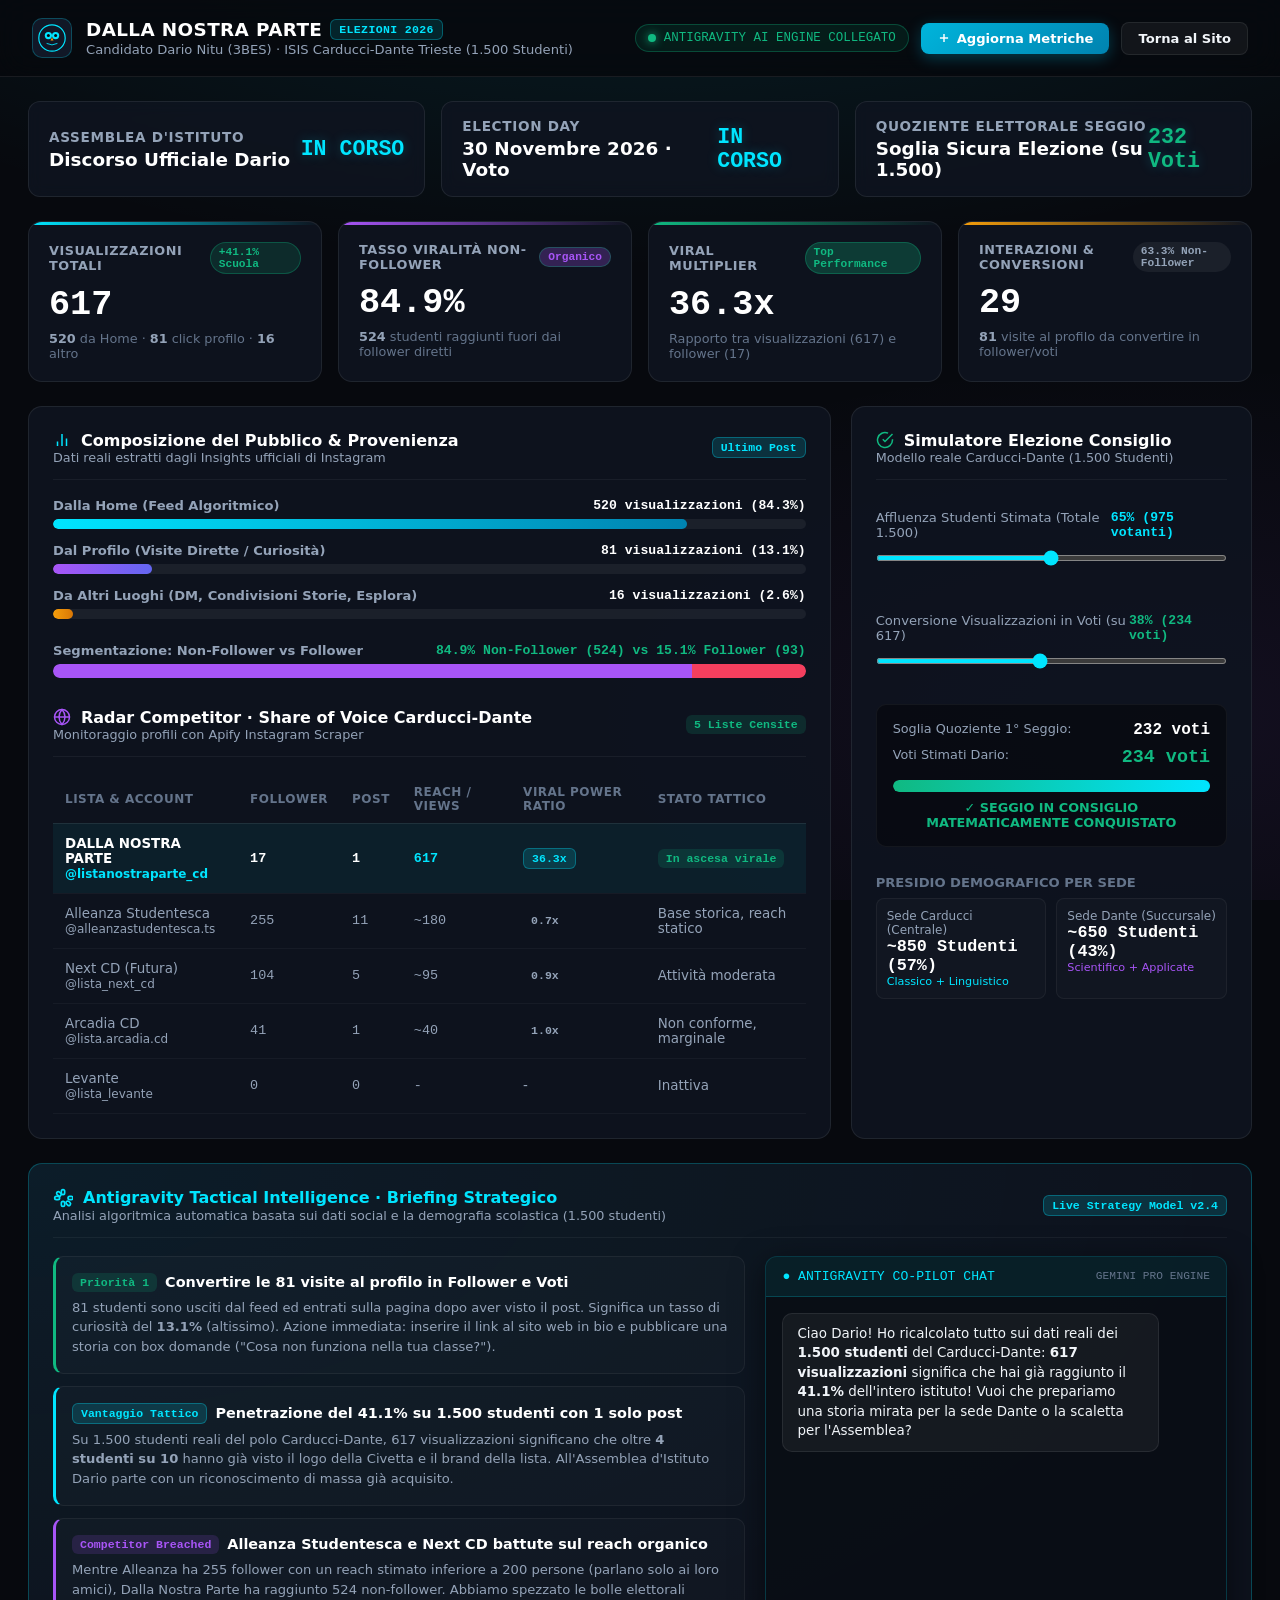
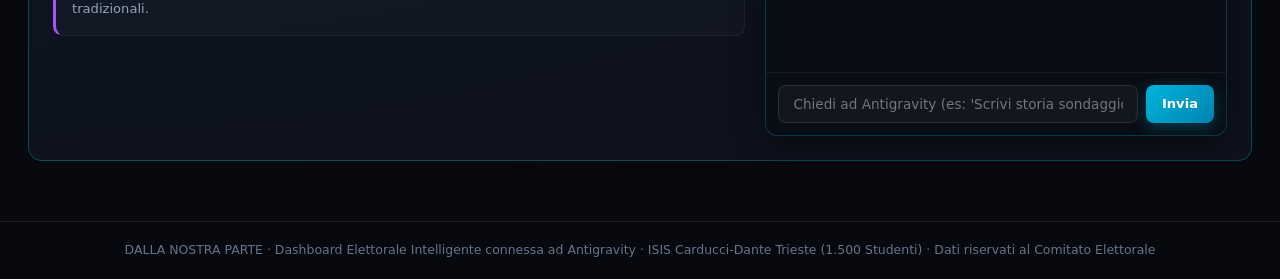
==== dashboard.html @ 5cb7809d "Aggiornamento 1500 studenti e dashboard" ====
<!DOCTYPE html>
<html lang="it">
<head>
  <meta charset="UTF-8">
  <meta name="viewport" content="width=device-width, initial-scale=1.0">
  <title>War Room & Statistiche · DALLA NOSTRA PARTE | Antigravity AI Engine</title>
  <link rel="icon" type="image/svg+xml" href="assets/img/logo.svg">
  <style>
    :root {
      --bg: #07090e;
      --card-bg: rgba(15, 20, 32, 0.85);
      --card-border: rgba(255, 255, 255, 0.08);
      --card-hover: rgba(255, 255, 255, 0.14);
      --text-main: #f1f5f9;
      --text-muted: #94a3b8;
      --text-dim: #64748b;
      --cyan: #00e5ff;
      --cyan-glow: rgba(0, 229, 255, 0.25);
      --emerald: #10b981;
      --emerald-glow: rgba(16, 185, 129, 0.25);
      --purple: #a855f7;
      --purple-glow: rgba(168, 85, 247, 0.25);
      --amber: #f59e0b;
      --amber-glow: rgba(245, 158, 11, 0.25);
      --rose: #f43f5e;
      --font-main: 'Montserrat', system-ui, -apple-system, sans-serif;
      --font-mono: 'JetBrains Mono', 'SF Mono', Consolas, monospace;
    }

    * { box-sizing: border-box; margin: 0; padding: 0; }
    body {
      background-color: var(--bg);
      color: var(--text-main);
      font-family: var(--font-main);
      min-height: 100vh;
      display: flex;
      flex-direction: column;
      background-image: 
        radial-gradient(ellipse 80% 50% at 50% -20%, rgba(0, 229, 255, 0.12), transparent),
        radial-gradient(ellipse 60% 40% at 90% 80%, rgba(168, 85, 247, 0.08), transparent);
      background-attachment: fixed;
    }

    /* Header */
    header {
      padding: 18px 32px;
      border-bottom: 1px solid var(--card-border);
      display: flex;
      justify-content: space-between;
      align-items: center;
      flex-wrap: wrap;
      gap: 16px;
      backdrop-filter: blur(16px);
      position: sticky;
      top: 0;
      z-index: 100;
      background: rgba(7, 9, 14, 0.85);
    }

    .brand-wrap {
      display: flex;
      align-items: center;
      gap: 14px;
    }
    .brand-logo {
      width: 40px;
      height: 40px;
      border-radius: 10px;
      background: #111827;
      border: 1px solid var(--cyan-glow);
      padding: 4px;
      display: flex;
      align-items: center;
      justify-content: center;
    }
    .brand-title {
      font-size: 1.15rem;
      font-weight: 800;
      letter-spacing: 0.02em;
      color: #ffffff;
      display: flex;
      align-items: center;
      gap: 8px;
    }
    .badge-sub {
      font-size: 0.72rem;
      font-family: var(--font-mono);
      background: rgba(0, 229, 255, 0.12);
      color: var(--cyan);
      padding: 3px 8px;
      border-radius: 6px;
      border: 1px solid rgba(0, 229, 255, 0.3);
      text-transform: uppercase;
      font-weight: 700;
    }
    .brand-subtitle {
      font-size: 0.82rem;
      color: var(--text-muted);
      margin-top: 2px;
    }

    .header-actions {
      display: flex;
      align-items: center;
      gap: 12px;
      flex-wrap: wrap;
    }

    .ai-indicator {
      display: flex;
      align-items: center;
      gap: 8px;
      font-size: 0.78rem;
      font-family: var(--font-mono);
      background: rgba(16, 185, 129, 0.1);
      color: var(--emerald);
      border: 1px solid rgba(16, 185, 129, 0.3);
      padding: 6px 12px;
      border-radius: 20px;
    }
    .ai-pulse {
      width: 8px;
      height: 8px;
      border-radius: 50%;
      background: var(--emerald);
      box-shadow: 0 0 10px var(--emerald);
      animation: pulse 2s infinite;
    }
    @keyframes pulse {
      0% { opacity: 1; transform: scale(1); }
      50% { opacity: 0.4; transform: scale(1.3); }
      100% { opacity: 1; transform: scale(1); }
    }

    .btn {
      font-family: var(--font-main);
      font-size: 0.82rem;
      font-weight: 600;
      padding: 8px 16px;
      border-radius: 8px;
      border: 1px solid var(--card-border);
      background: rgba(255, 255, 255, 0.05);
      color: var(--text-main);
      cursor: pointer;
      transition: all 0.2s ease;
      display: inline-flex;
      align-items: center;
      gap: 6px;
      text-decoration: none;
    }
    .btn:hover {
      background: rgba(255, 255, 255, 0.12);
      border-color: var(--text-muted);
    }
    .btn-primary {
      background: linear-gradient(135deg, #00b4db, #0083b0);
      color: white;
      border: none;
      box-shadow: 0 4px 15px rgba(0, 180, 219, 0.3);
    }
    .btn-primary:hover {
      transform: translateY(-1px);
      box-shadow: 0 6px 20px rgba(0, 180, 219, 0.5);
    }

    /* Container */
    .container {
      max-width: 1400px;
      width: 100%;
      margin: 0 auto;
      padding: 24px 28px 60px;
      display: flex;
      flex-direction: column;
      gap: 24px;
    }

    /* Countdown Strip */
    .countdown-strip {
      display: grid;
      grid-template-columns: repeat(auto-fit, minmax(280px, 1fr));
      gap: 16px;
    }
    .countdown-card {
      background: var(--card-bg);
      border: 1px solid var(--card-border);
      border-radius: 12px;
      padding: 16px 20px;
      display: flex;
      justify-content: space-between;
      align-items: center;
      backdrop-filter: blur(8px);
    }
    .countdown-info h4 {
      font-size: 0.85rem;
      color: var(--text-muted);
      text-transform: uppercase;
      letter-spacing: 0.05em;
      margin-bottom: 4px;
    }
    .countdown-info p {
      font-size: 1.15rem;
      font-weight: 700;
      color: #fff;
    }
    .countdown-timer {
      font-family: var(--font-mono);
      font-size: 1.35rem;
      font-weight: 800;
      color: var(--cyan);
      text-shadow: 0 0 12px var(--cyan-glow);
    }

    /* KPI Highlights Grid */
    .kpi-grid {
      display: grid;
      grid-template-columns: repeat(auto-fit, minmax(240px, 1fr));
      gap: 16px;
    }
    .kpi-card {
      background: var(--card-bg);
      border: 1px solid var(--card-border);
      border-radius: 14px;
      padding: 20px;
      position: relative;
      overflow: hidden;
      transition: all 0.25s ease;
    }
    .kpi-card:hover {
      border-color: var(--card-hover);
      transform: translateY(-2px);
    }
    .kpi-card::before {
      content: "";
      position: absolute;
      top: 0;
      left: 0;
      right: 0;
      height: 3px;
      background: linear-gradient(90deg, var(--card-accent, var(--cyan)), transparent);
    }
    .kpi-header {
      display: flex;
      justify-content: space-between;
      align-items: center;
      margin-bottom: 12px;
    }
    .kpi-label {
      font-size: 0.8rem;
      font-weight: 600;
      color: var(--text-muted);
      text-transform: uppercase;
      letter-spacing: 0.04em;
    }
    .kpi-badge {
      font-size: 0.7rem;
      font-family: var(--font-mono);
      padding: 3px 8px;
      border-radius: 20px;
      font-weight: 700;
      background: rgba(255, 255, 255, 0.06);
      color: var(--text-muted);
    }
    .kpi-badge.highlight {
      background: rgba(16, 185, 129, 0.15);
      color: var(--emerald);
      border: 1px solid rgba(16, 185, 129, 0.3);
    }
    .kpi-value {
      font-size: 2.2rem;
      font-weight: 800;
      font-family: var(--font-mono);
      color: #fff;
      line-height: 1.1;
      margin-bottom: 6px;
    }
    .kpi-sub {
      font-size: 0.8rem;
      color: var(--text-dim);
    }
    .kpi-sub strong {
      color: var(--text-muted);
    }

    /* Main Analytics Section */
    .analytics-grid {
      display: grid;
      grid-template-columns: 2fr 1fr;
      gap: 20px;
    }
    @media (max-width: 1024px) {
      .analytics-grid { grid-template-columns: 1fr; }
    }

    .panel {
      background: var(--card-bg);
      border: 1px solid var(--card-border);
      border-radius: 14px;
      padding: 24px;
      display: flex;
      flex-direction: column;
      gap: 18px;
    }
    .panel-header {
      display: flex;
      justify-content: space-between;
      align-items: center;
      border-bottom: 1px solid rgba(255, 255, 255, 0.05);
      padding-bottom: 14px;
    }
    .panel-title {
      font-size: 1rem;
      font-weight: 700;
      color: #fff;
      display: flex;
      align-items: center;
      gap: 10px;
    }
    .panel-subtitle {
      font-size: 0.8rem;
      color: var(--text-muted);
    }

    /* Breakdown Visuals */
    .breakdown-bars {
      display: flex;
      flex-direction: column;
      gap: 14px;
    }
    .bar-item {
      display: flex;
      flex-direction: column;
      gap: 6px;
    }
    .bar-label-wrap {
      display: flex;
      justify-content: space-between;
      font-size: 0.82rem;
    }
    .bar-name {
      color: var(--text-muted);
      font-weight: 600;
    }
    .bar-value {
      font-family: var(--font-mono);
      font-weight: 700;
      color: #fff;
    }
    .bar-track {
      height: 10px;
      background: rgba(255, 255, 255, 0.06);
      border-radius: 10px;
      overflow: hidden;
      position: relative;
    }
    .bar-fill {
      height: 100%;
      border-radius: 10px;
      transition: width 1s ease-in-out;
    }

    /* Competitor Comparison Table */
    .table-wrap {
      overflow-x: auto;
    }
    table.comp-table {
      width: 100%;
      border-collapse: collapse;
      font-size: 0.84rem;
    }
    table.comp-table th {
      text-align: left;
      padding: 10px 12px;
      color: var(--text-dim);
      font-size: 0.75rem;
      text-transform: uppercase;
      font-weight: 700;
      letter-spacing: 0.04em;
      border-bottom: 1px solid rgba(255, 255, 255, 0.08);
    }
    table.comp-table td {
      padding: 12px;
      border-bottom: 1px solid rgba(255, 255, 254, 0.04);
      color: var(--text-muted);
    }
    table.comp-table tr.highlight-row {
      background: rgba(0, 229, 255, 0.06);
    }
    table.comp-table tr.highlight-row td {
      color: #fff;
      font-weight: 600;
    }
    .pill {
      display: inline-block;
      padding: 3px 8px;
      border-radius: 6px;
      font-size: 0.72rem;
      font-family: var(--font-mono);
      font-weight: 700;
    }
    .pill-cyan { background: rgba(0, 229, 255, 0.15); color: var(--cyan); border: 1px solid rgba(0, 229, 255, 0.3); }
    .pill-green { background: rgba(16, 185, 129, 0.15); color: var(--emerald); }
    .pill-purple { background: rgba(168, 85, 247, 0.15); color: var(--purple); }

    /* Antigravity AI Command Hub */
    .ai-hub-grid {
      display: grid;
      grid-template-columns: 1.5fr 1fr;
      gap: 20px;
    }
    @media (max-width: 1024px) {
      .ai-hub-grid { grid-template-columns: 1fr; }
    }

    .ai-card-item {
      background: rgba(255, 255, 255, 0.02);
      border: 1px solid rgba(255, 255, 255, 0.06);
      border-radius: 10px;
      padding: 16px;
      margin-bottom: 12px;
    }
    .ai-card-title {
      font-size: 0.9rem;
      font-weight: 700;
      color: #fff;
      display: flex;
      align-items: center;
      gap: 8px;
      margin-bottom: 6px;
    }
    .ai-card-desc {
      font-size: 0.82rem;
      color: var(--text-muted);
      line-height: 1.5;
    }

    /* Terminal Chat Co-Pilot */
    .copilot-box {
      display: flex;
      flex-direction: column;
      height: 480px;
      background: rgba(10, 14, 22, 0.95);
      border: 1px solid rgba(0, 229, 255, 0.2);
      border-radius: 12px;
      overflow: hidden;
      box-shadow: 0 8px 32px rgba(0, 0, 0, 0.5);
    }
    .copilot-header {
      padding: 12px 16px;
      background: rgba(0, 229, 255, 0.08);
      border-bottom: 1px solid rgba(0, 229, 255, 0.2);
      display: flex;
      justify-content: space-between;
      align-items: center;
      font-size: 0.82rem;
      font-family: var(--font-mono);
      color: var(--cyan);
    }
    .copilot-messages {
      flex: 1;
      padding: 16px;
      overflow-y: auto;
      display: flex;
      flex-direction: column;
      gap: 12px;
      font-size: 0.84rem;
    }
    .msg {
      max-width: 88%;
      padding: 10px 14px;
      border-radius: 10px;
      line-height: 1.45;
    }
    .msg-ai {
      align-self: flex-start;
      background: rgba(255, 255, 255, 0.05);
      border: 1px solid rgba(255, 255, 255, 0.08);
      color: var(--text-main);
    }
    .msg-user {
      align-self: flex-end;
      background: rgba(0, 229, 255, 0.15);
      border: 1px solid rgba(0, 229, 255, 0.3);
      color: #fff;
    }
    .copilot-input-wrap {
      padding: 12px;
      border-top: 1px solid rgba(255, 255, 255, 0.06);
      display: flex;
      gap: 8px;
    }
    .copilot-input {
      flex: 1;
      background: rgba(255, 255, 255, 0.04);
      border: 1px solid rgba(255, 255, 255, 0.1);
      border-radius: 8px;
      padding: 10px 14px;
      color: #fff;
      font-family: var(--font-main);
      font-size: 0.85rem;
      outline: none;
    }
    .copilot-input:focus {
      border-color: var(--cyan);
    }

    /* Simulator Controls */
    .slider-wrap {
      margin: 12px 0 18px;
    }
    .slider-label {
      display: flex;
      justify-content: space-between;
      font-size: 0.82rem;
      color: var(--text-muted);
      margin-bottom: 6px;
    }
    input[type=range] {
      width: 100%;
      accent-color: var(--cyan);
      height: 6px;
      background: rgba(255, 255, 255, 0.1);
      border-radius: 6px;
      outline: none;
    }

    /* Modal */
    .modal-overlay {
      display: none;
      position: fixed;
      top: 0; left: 0; right: 0; bottom: 0;
      background: rgba(0, 0, 0, 0.8);
      backdrop-filter: blur(8px);
      z-index: 1000;
      align-items: center;
      justify-content: center;
      padding: 20px;
    }
    .modal {
      background: #0f1623;
      border: 1px solid rgba(0, 229, 255, 0.3);
      border-radius: 16px;
      width: 100%;
      max-width: 520px;
      padding: 24px;
      display: flex;
      flex-direction: column;
      gap: 16px;
      box-shadow: 0 20px 50px rgba(0, 0, 0, 0.8);
    }
    .modal-title {
      font-size: 1.1rem;
      font-weight: 700;
      color: #fff;
    }
    .form-group {
      display: flex;
      flex-direction: column;
      gap: 6px;
    }
    .form-group label {
      font-size: 0.8rem;
      color: var(--text-muted);
      text-transform: uppercase;
      font-weight: 600;
    }
    .form-input {
      background: rgba(255, 255, 255, 0.05);
      border: 1px solid rgba(255, 255, 255, 0.12);
      border-radius: 8px;
      padding: 10px 14px;
      color: #fff;
      font-family: var(--font-mono);
      font-size: 0.95rem;
    }
    .form-input:focus {
      outline: none;
      border-color: var(--cyan);
    }

    footer {
      margin-top: auto;
      border-top: 1px solid var(--card-border);
      padding: 20px 32px;
      text-align: center;
      font-size: 0.78rem;
      color: var(--text-dim);
    }
  </style>
</head>
<body>

  <!-- Header -->
  <header>
    <div class="brand-wrap">
      <div class="brand-logo">
        <svg viewBox="0 0 100 100" width="32" height="32" fill="none">
          <circle cx="50" cy="50" r="44" stroke="#00E5FF" stroke-width="4"/>
          <!-- Owl silhouette -->
          <circle cx="38" cy="42" r="12" fill="#00E5FF"/>
          <circle cx="62" cy="42" r="12" fill="#00E5FF"/>
          <circle cx="38" cy="42" r="5" fill="#07090E"/>
          <circle cx="62" cy="42" r="5" fill="#07090E"/>
          <polygon points="50,48 45,58 55,58" fill="#F59E0B"/>
          <path d="M 32 68 Q 50 78 68 68" stroke="#00E5FF" stroke-width="3" fill="none"/>
        </svg>
      </div>
      <div>
        <div class="brand-title">
          DALLA NOSTRA PARTE
          <span class="badge-sub">Elezioni 2026</span>
        </div>
        <div class="brand-subtitle">Candidato Dario Nitu (3BES) · ISIS Carducci-Dante Trieste (1.500 Studenti)</div>
      </div>
    </div>

    <div class="header-actions">
      <div class="ai-indicator">
        <span class="ai-pulse"></span>
        ANTIGRAVITY AI ENGINE COLLEGATO
      </div>
      <button class="btn btn-primary" onclick="openModal()">
        <svg width="14" height="14" viewBox="0 0 24 24" fill="none" stroke="currentColor" stroke-width="2.5"><line x1="12" y1="5" x2="12" y2="19"></line><line x1="5" y1="12" x2="19" y2="12"></line></svg>
        Aggiorna Metriche
      </button>
      <a href="index.html" class="btn">
        Torna al Sito
      </a>
    </div>
  </header>

  <!-- Container -->
  <div class="container">

    <!-- Countdown Strip -->
    <div class="countdown-strip">
      <div class="countdown-card">
        <div class="countdown-info">
          <h4>Assemblea d'Istituto</h4>
          <p>Discorso Ufficiale Dario</p>
        </div>
        <div class="countdown-timer" id="timer-assembly">--:--:--</div>
      </div>
      <div class="countdown-card">
        <div class="countdown-info">
          <h4>Election Day</h4>
          <p>30 Novembre 2026 · Voto</p>
        </div>
        <div class="countdown-timer" id="timer-election">--:--:--</div>
      </div>
      <div class="countdown-card">
        <div class="countdown-info">
          <h4>Quoziente Elettorale Seggio</h4>
          <p>Soglia Sicura Elezione (su 1.500)</p>
        </div>
        <div class="countdown-timer" style="color: var(--emerald);" id="kpi-target-votes">230 Voti</div>
      </div>
    </div>

    <!-- KPI Grid -->
    <div class="kpi-grid">
      <div class="kpi-card" style="--card-accent: var(--cyan);">
        <div class="kpi-header">
          <span class="kpi-label">Visualizzazioni Totali</span>
          <span class="kpi-badge highlight" id="badge-saturation">+41.1% Scuola</span>
        </div>
        <div class="kpi-value" id="val-views">617</div>
        <div class="kpi-sub">
          <strong>520</strong> da Home · <strong>81</strong> click profilo · <strong>16</strong> altro
        </div>
      </div>

      <div class="kpi-card" style="--card-accent: var(--purple);">
        <div class="kpi-header">
          <span class="kpi-label">Tasso Viralità Non-Follower</span>
          <span class="kpi-badge highlight" style="color: var(--purple); background: var(--purple-glow);">Organico</span>
        </div>
        <div class="kpi-value" id="val-nonfollower">84.9%</div>
        <div class="kpi-sub">
          <strong>524</strong> studenti raggiunti fuori dai follower diretti
        </div>
      </div>

      <div class="kpi-card" style="--card-accent: var(--emerald);">
        <div class="kpi-header">
          <span class="kpi-label">Viral Multiplier</span>
          <span class="kpi-badge highlight" style="color: var(--emerald); background: var(--emerald-glow);">Top Performance</span>
        </div>
        <div class="kpi-value" id="val-multiplier">36.3x</div>
        <div class="kpi-sub">
          Rapporto tra visualizzazioni (617) e follower (17)
        </div>
      </div>

      <div class="kpi-card" style="--card-accent: var(--amber);">
        <div class="kpi-header">
          <span class="kpi-label">Interazioni & Conversioni</span>
          <span class="kpi-badge">63.3% Non-Follower</span>
        </div>
        <div class="kpi-value" id="val-interactions">29</div>
        <div class="kpi-sub">
          <strong>81</strong> visite al profilo da convertire in follower/voti
        </div>
      </div>
    </div>

    <!-- Main Analytics Section -->
    <div class="analytics-grid">
      
      <!-- Left: Audience Breakdown & Competitors -->
      <div class="panel">
        <div class="panel-header">
          <div>
            <div class="panel-title">
              <svg width="18" height="18" viewBox="0 0 24 24" fill="none" stroke="var(--cyan)" stroke-width="2"><path d="M18 20V10"></path><path d="M12 20V4"></path><path d="M6 20v-6"></path></svg>
              Composizione del Pubblico & Provenienza
            </div>
            <div class="panel-subtitle">Dati reali estratti dagli Insights ufficiali di Instagram</div>
          </div>
          <span class="pill pill-cyan">Ultimo Post</span>
        </div>

        <div class="breakdown-bars">
          <div class="bar-item">
            <div class="bar-label-wrap">
              <span class="bar-name">Dalla Home (Feed Algoritmico)</span>
              <span class="bar-value">520 visualizzazioni (84.3%)</span>
            </div>
            <div class="bar-track">
              <div class="bar-fill" style="width: 84.3%; background: linear-gradient(90deg, #00e5ff, #0083b0);"></div>
            </div>
          </div>

          <div class="bar-item">
            <div class="bar-label-wrap">
              <span class="bar-name">Dal Profilo (Visite Dirette / Curiosità)</span>
              <span class="bar-value">81 visualizzazioni (13.1%)</span>
            </div>
            <div class="bar-track">
              <div class="bar-fill" style="width: 13.1%; background: linear-gradient(90deg, #a855f7, #6366f1);"></div>
            </div>
          </div>

          <div class="bar-item">
            <div class="bar-label-wrap">
              <span class="bar-name">Da Altri Luoghi (DM, Condivisioni Storie, Esplora)</span>
              <span class="bar-value">16 visualizzazioni (2.6%)</span>
            </div>
            <div class="bar-track">
              <div class="bar-fill" style="width: 2.6%; background: linear-gradient(90deg, #f59e0b, #d97706);"></div>
            </div>
          </div>

          <div class="bar-item" style="margin-top: 10px;">
            <div class="bar-label-wrap">
              <span class="bar-name">Segmentazione: Non-Follower vs Follower</span>
              <span class="bar-value" style="color: var(--emerald);">84.9% Non-Follower (524) vs 15.1% Follower (93)</span>
            </div>
            <div class="bar-track" style="height: 14px; display: flex;">
              <div style="width: 84.9%; background: var(--purple); height: 100%; border-radius: 6px 0 0 6px;" title="Non Follower 84.9%"></div>
              <div style="width: 15.1%; background: var(--rose); height: 100%; border-radius: 0 6px 6px 0;" title="Follower 15.1%"></div>
            </div>
          </div>
        </div>

        <div class="panel-header" style="margin-top: 12px;">
          <div>
            <div class="panel-title">
              <svg width="18" height="18" viewBox="0 0 24 24" fill="none" stroke="var(--purple)" stroke-width="2"><circle cx="12" cy="12" r="10"></circle><line x1="2" y1="12" x2="22" y2="12"></line><path d="M12 2a15.3 15.3 0 0 1 4 10 15.3 15.3 0 0 1-4 10 15.3 15.3 0 0 1-4-10 15.3 15.3 0 0 1 4-10z"></path></svg>
              Radar Competitor · Share of Voice Carducci-Dante
            </div>
            <div class="panel-subtitle">Monitoraggio profili con Apify Instagram Scraper</div>
          </div>
          <span class="pill pill-green">5 Liste Censite</span>
        </div>

        <div class="table-wrap">
          <table class="comp-table">
            <thead>
              <tr>
                <th>Lista & Account</th>
                <th>Follower</th>
                <th>Post</th>
                <th>Reach / Views</th>
                <th>Viral Power Ratio</th>
                <th>Stato Tattico</th>
              </tr>
            </thead>
            <tbody id="competitor-table-body">
              <tr class="highlight-row">
                <td>
                  <strong>DALLA NOSTRA PARTE</strong><br>
                  <span style="font-size:0.75rem; color:var(--cyan);">@listanostraparte_cd</span>
                </td>
                <td style="font-family:var(--font-mono);">17</td>
                <td style="font-family:var(--font-mono);">1</td>
                <td style="font-family:var(--font-mono); color:var(--cyan); font-weight:700;">617</td>
                <td><span class="pill pill-cyan">36.3x</span></td>
                <td><span class="pill pill-green">In ascesa virale</span></td>
              </tr>
              <tr>
                <td>
                  Alleanza Studentesca<br>
                  <span style="font-size:0.75rem;">@alleanzastudentesca.ts</span>
                </td>
                <td style="font-family:var(--font-mono);">255</td>
                <td style="font-family:var(--font-mono);">11</td>
                <td style="font-family:var(--font-mono);">~180</td>
                <td><span class="pill">0.7x</span></td>
                <td>Base storica, reach statico</td>
              </tr>
              <tr>
                <td>
                  Next CD (Futura)<br>
                  <span style="font-size:0.75rem;">@lista_next_cd</span>
                </td>
                <td style="font-family:var(--font-mono);">104</td>
                <td style="font-family:var(--font-mono);">5</td>
                <td style="font-family:var(--font-mono);">~95</td>
                <td><span class="pill">0.9x</span></td>
                <td>Attività moderata</td>
              </tr>
              <tr>
                <td>
                  Arcadia CD<br>
                  <span style="font-size:0.75rem;">@lista.arcadia.cd</span>
                </td>
                <td style="font-family:var(--font-mono);">41</td>
                <td style="font-family:var(--font-mono);">1</td>
                <td style="font-family:var(--font-mono);">~40</td>
                <td><span class="pill">1.0x</span></td>
                <td>Non conforme, marginale</td>
              </tr>
              <tr>
                <td>
                  Levante<br>
                  <span style="font-size:0.75rem;">@lista_levante</span>
                </td>
                <td style="font-family:var(--font-mono);">0</td>
                <td style="font-family:var(--font-mono);">0</td>
                <td style="font-family:var(--font-mono);">-</td>
                <td>-</td>
                <td>Inattiva</td>
              </tr>
            </tbody>
          </table>
        </div>

      </div>

      <!-- Right: Electoral Simulator & Carducci vs Dante Model -->
      <div class="panel">
        <div class="panel-header">
          <div>
            <div class="panel-title">
              <svg width="18" height="18" viewBox="0 0 24 24" fill="none" stroke="var(--emerald)" stroke-width="2"><path d="M22 11.08V12a10 10 0 1 1-5.93-9.14"></path><polyline points="22 4 12 14.01 9 11.01"></polyline></svg>
              Simulatore Elezione Consiglio
            </div>
            <div class="panel-subtitle">Modello reale Carducci-Dante (1.500 Studenti)</div>
          </div>
        </div>

        <div class="slider-wrap">
          <div class="slider-label">
            <span>Affluenza Studenti Stimata (Totale 1.500)</span>
            <strong id="sim-affluenza-val" style="color:var(--cyan); font-family:var(--font-mono);">65% (975 votanti)</strong>
          </div>
          <input type="range" id="sim-affluenza" min="40" max="90" value="65" oninput="updateSimulator()">
        </div>

        <div class="slider-wrap">
          <div class="slider-label">
            <span>Conversione Visualizzazioni in Voti (su 617)</span>
            <strong id="sim-conv-val" style="color:var(--emerald); font-family:var(--font-mono);">38% (234 voti)</strong>
          </div>
          <input type="range" id="sim-conv" min="10" max="70" value="38" oninput="updateSimulator()">
        </div>

        <div style="background: rgba(0, 0, 0, 0.4); border-radius: 10px; padding: 16px; border: 1px solid rgba(255, 255, 255, 0.05);">
          <div style="display:flex; justify-content:space-between; margin-bottom:8px;">
            <span style="font-size:0.8rem; color:var(--text-muted);">Soglia Quoziente 1° Seggio:</span>
            <span style="font-family:var(--font-mono); font-weight:700; color:#fff;" id="sim-threshold">230 voti</span>
          </div>
          <div style="display:flex; justify-content:space-between; margin-bottom:12px;">
            <span style="font-size:0.8rem; color:var(--text-muted);">Voti Stimati Dario:</span>
            <span style="font-family:var(--font-mono); font-weight:800; font-size:1.15rem; color:var(--emerald);" id="sim-voti-dario">234 voti</span>
          </div>
          
          <div class="bar-track" style="height: 12px; margin-bottom: 8px;">
            <div id="sim-progress-bar" class="bar-fill" style="width: 102%; background: linear-gradient(90deg, #10b981, #00e5ff);"></div>
          </div>
          <div id="sim-result-badge" style="text-align:center; font-size:0.8rem; font-weight:700; color:var(--emerald);">
            ✓ SEGGIO IN CONSIGLIO MATEMATICAMENTE CONQUISTATO
          </div>
        </div>

        <div style="margin-top: 10px;">
          <h4 style="font-size: 0.82rem; color: var(--text-dim); text-transform: uppercase; margin-bottom: 8px;">Presidio Demografico per Sede</h4>
          <div style="display:grid; grid-template-columns: 1fr 1fr; gap: 10px;">
            <div style="background:rgba(255,255,255,0.02); padding:10px; border-radius:8px; border:1px solid rgba(255,255,255,0.05);">
              <div style="font-size:0.75rem; color:var(--text-muted);">Sede Carducci (Centrale)</div>
              <div style="font-family:var(--font-mono); font-weight:700; color:#fff; font-size:1.05rem;">~850 Studenti (57%)</div>
              <div style="font-size:0.7rem; color:var(--cyan);">Classico + Linguistico</div>
            </div>
            <div style="background:rgba(255,255,255,0.02); padding:10px; border-radius:8px; border:1px solid rgba(255,255,255,0.05);">
              <div style="font-size:0.75rem; color:var(--text-muted);">Sede Dante (Succursale)</div>
              <div style="font-family:var(--font-mono); font-weight:700; color:#fff; font-size:1.05rem;">~650 Studenti (43%)</div>
              <div style="font-size:0.7rem; color:var(--purple);">Scientifico + Applicate</div>
            </div>
          </div>
        </div>

      </div>

    </div>

    <!-- Antigravity AI Command Hub -->
    <div class="panel" style="border-color: rgba(0, 229, 255, 0.25); background: radial-gradient(ellipse at top left, rgba(0, 229, 255, 0.05), transparent 70%), var(--card-bg);">
      <div class="panel-header">
        <div>
          <div class="panel-title" style="color: var(--cyan);">
            <svg width="20" height="20" viewBox="0 0 24 24" fill="none" stroke="currentColor" stroke-width="2"><path d="M12 2a2 2 0 0 1 2 2v2a2 2 0 0 1-2 2 2 2 0 0 1-2-2V4a2 2 0 0 1 2-2z"></path><path d="M12 16a2 2 0 0 1 2 2v2a2 2 0 0 1-2 2 2 2 0 0 1-2-2v-2a2 2 0 0 1 2-2z"></path><path d="M4.93 4.93a2 2 0 0 1 2.83 0l1.41 1.41a2 2 0 0 1-2.83 2.83L4.93 7.76a2 2 0 0 1 0-2.83z"></path><path d="M16.24 16.24a2 2 0 0 1 2.83 0l1.41 1.41a2 2 0 0 1-2.83 2.83l-1.41-1.41a2 2 0 0 1 0-2.83z"></path><path d="M2 12a2 2 0 0 1 2-2h2a2 2 0 0 1 0 4H4a2 2 0 0 1-2-2z"></path><path d="M18 12a2 2 0 0 1 2-2h2a2 2 0 0 1 0 4h-2a2 2 0 0 1-2-2z"></path></svg>
            Antigravity Tactical Intelligence · Briefing Strategico
          </div>
          <div class="panel-subtitle">Analisi algoritmica automatica basata sui dati social e la demografia scolastica (1.500 studenti)</div>
        </div>
        <span class="pill pill-cyan">Live Strategy Model v2.4</span>
      </div>

      <div class="ai-hub-grid">
        
        <!-- Left: Strategic Insights -->
        <div>
          <div class="ai-card-item" style="border-left: 3px solid var(--emerald);">
            <div class="ai-card-title">
              <span class="pill pill-green">Priorità 1</span>
              Convertire le 81 visite al profilo in Follower e Voti
            </div>
            <div class="ai-card-desc">
              81 studenti sono usciti dal feed ed entrati sulla pagina dopo aver visto il post. Significa un tasso di curiosità del <strong>13.1%</strong> (altissimo). Azione immediata: inserire il link al sito web in bio e pubblicare una storia con box domande ("Cosa non funziona nella tua classe?").
            </div>
          </div>

          <div class="ai-card-item" style="border-left: 3px solid var(--cyan);">
            <div class="ai-card-title">
              <span class="pill pill-cyan">Vantaggio Tattico</span>
              Penetrazione del 41.1% su 1.500 studenti con 1 solo post
            </div>
            <div class="ai-card-desc">
              Su 1.500 studenti reali del polo Carducci-Dante, 617 visualizzazioni significano che oltre <strong>4 studenti su 10</strong> hanno già visto il logo della Civetta e il brand della lista. All'Assemblea d'Istituto Dario parte con un riconoscimento di massa già acquisito.
            </div>
          </div>

          <div class="ai-card-item" style="border-left: 3px solid var(--purple);">
            <div class="ai-card-title">
              <span class="pill pill-purple">Competitor Breached</span>
              Alleanza Studentesca e Next CD battute sul reach organico
            </div>
            <div class="ai-card-desc">
              Mentre Alleanza ha 255 follower con un reach stimato inferiore a 200 persone (parlano solo ai loro amici), Dalla Nostra Parte ha raggiunto 524 non-follower. Abbiamo spezzato le bolle elettorali tradizionali.
            </div>
          </div>
        </div>

        <!-- Right: AI Co-Pilot Terminal -->
        <div class="copilot-box">
          <div class="copilot-header">
            <span>● ANTIGRAVITY CO-PILOT CHAT</span>
            <span style="font-size:0.7rem; color:var(--text-dim);">GEMINI PRO ENGINE</span>
          </div>
          <div class="copilot-messages" id="chat-messages">
            <div class="msg msg-ai">
              Ciao Dario! Ho ricalcolato tutto sui dati reali dei <strong>1.500 studenti</strong> del Carducci-Dante: <strong>617 visualizzazioni</strong> significa che hai già raggiunto il <strong>41.1%</strong> dell'intero istituto! Vuoi che prepariamo una storia mirata per la sede Dante o la scaletta per l'Assemblea?
            </div>
          </div>
          <div class="copilot-input-wrap">
            <input type="text" id="chat-input" class="copilot-input" placeholder="Chiedi ad Antigravity (es: 'Scrivi storia sondaggio per oggi')..." onkeydown="if(event.key==='Enter') sendMessage()">
            <button class="btn btn-primary" onclick="sendMessage()">Invia</button>
          </div>
        </div>

      </div>

    </div>

  </div>

  <!-- Modal for Updating Metrics -->
  <div class="modal-overlay" id="update-modal">
    <div class="modal">
      <div class="modal-title">Aggiorna Statistiche Instagram</div>
      <div class="form-group">
        <label>Visualizzazioni Totali Post</label>
        <input type="number" id="input-views" class="form-input" value="617">
      </div>
      <div class="form-group">
        <label>Dalla Home</label>
        <input type="number" id="input-home" class="form-input" value="520">
      </div>
      <div class="form-group">
        <label>Dal Profilo (Visite)</label>
        <input type="number" id="input-profile" class="form-input" value="81">
      </div>
      <div class="form-group">
        <label>% Non Follower</label>
        <input type="number" step="0.1" id="input-nonfollower" class="form-input" value="84.9">
      </div>
      <div class="form-group">
        <label>Interazioni Totali</label>
        <input type="number" id="input-interactions" class="form-input" value="29">
      </div>
      <div class="form-group">
        <label>Follower Profilo Attuali</label>
        <input type="number" id="input-followers" class="form-input" value="17">
      </div>
      <div style="display:flex; justify-content:flex-end; gap:10px; margin-top:8px;">
        <button class="btn" onclick="closeModal()">Annulla</button>
        <button class="btn btn-primary" onclick="saveMetrics()">Salva & Ricalcola</button>
      </div>
    </div>
  </div>

  <!-- Footer -->
  <footer>
    DALLA NOSTRA PARTE · Dashboard Elettorale Intelligente connessa ad Antigravity · ISIS Carducci-Dante Trieste (1.500 Studenti) · Dati riservati al Comitato Elettorale
  </footer>

  <script>
    // State Store (Aggiornato a 1.500 studenti reali)
    let state = {
      views: 617,
      home: 520,
      profile: 81,
      other: 16,
      nonFollowerPct: 84.9,
      interactions: 29,
      followers: 17,
      totalStudents: 1500
    };

    // Countdowns
    function updateTimers() {
      const now = new Date();
      const assemblyDate = new Date('2026-11-18T09:00:00');
      const electionDate = new Date('2026-11-30T08:00:00');

      function formatDiff(diff) {
        if (diff <= 0) return "IN CORSO";
        const days = Math.floor(diff / (1000 * 60 * 60 * 24));
        const hours = Math.floor((diff / (1000 * 60 * 60)) % 24);
        const mins = Math.floor((diff / 1000 / 60) % 60);
        const secs = Math.floor((diff / 1000) % 60);
        return `${days}g ${hours}h ${mins}m ${secs}s`;
      }

      document.getElementById('timer-assembly').innerText = formatDiff(assemblyDate - now);
      document.getElementById('timer-election').innerText = formatDiff(electionDate - now);
    }
    setInterval(updateTimers, 1000);
    updateTimers();

    // Electoral Simulator
    function updateSimulator() {
      const affluenza = parseInt(document.getElementById('sim-affluenza').value, 10);
      const conv = parseInt(document.getElementById('sim-conv').value, 10);

      const totalVoters = Math.round(state.totalStudents * (affluenza / 100));
      // Con 4 seggi al Carducci-Dante, quoziente è approx totalVoters / 4.2
      const quota = Math.round(totalVoters / 4.2);
      const darioVotes = Math.round(state.views * (conv / 100));

      document.getElementById('sim-affluenza-val').innerText = `${affluenza}% (${totalVoters} votanti)`;
      document.getElementById('sim-conv-val').innerText = `${conv}% (${darioVotes} voti)`;
      document.getElementById('sim-threshold').innerText = `${quota} voti`;
      document.getElementById('sim-voti-dario').innerText = `${darioVotes} voti`;
      document.getElementById('kpi-target-votes').innerText = `${quota} Voti`;

      const progressPct = Math.min(Math.round((darioVotes / quota) * 100), 200);
      const bar = document.getElementById('sim-progress-bar');
      bar.style.width = `${progressPct}%`;

      const badge = document.getElementById('sim-result-badge');
      if (darioVotes >= quota * 1.5) {
        bar.style.background = 'linear-gradient(90deg, #10b981, #00e5ff)';
        badge.style.color = '#10b981';
        badge.innerText = '★ VITTORIA SCHIACCIANTE: 1° ELETTO IN CONSIGLIO D\'ISTITUTO';
      } else if (darioVotes >= quota) {
        bar.style.background = 'linear-gradient(90deg, #10b981, #00e5ff)';
        badge.style.color = '#10b981';
        badge.innerText = '✓ SEGGIO IN CONSIGLIO MATEMATICAMENTE CONQUISTATO';
      } else {
        bar.style.background = 'linear-gradient(90deg, #f59e0b, #ef4444)';
        badge.style.color = '#f59e0b';
        badge.innerText = `MANCANO ${quota - darioVotes} VOTI PER IL SEGGIO SICURO`;
      }
    }
    updateSimulator();

    // Modal
    function openModal() {
      document.getElementById('input-views').value = state.views;
      document.getElementById('input-home').value = state.home;
      document.getElementById('input-profile').value = state.profile;
      document.getElementById('input-nonfollower').value = state.nonFollowerPct;
      document.getElementById('input-interactions').value = state.interactions;
      document.getElementById('input-followers').value = state.followers;
      document.getElementById('update-modal').style.display = 'flex';
    }
    function closeModal() {
      document.getElementById('update-modal').style.display = 'none';
    }
    function saveMetrics() {
      state.views = parseInt(document.getElementById('input-views').value, 10) || state.views;
      state.home = parseInt(document.getElementById('input-home').value, 10) || state.home;
      state.profile = parseInt(document.getElementById('input-profile').value, 10) || state.profile;
      state.nonFollowerPct = parseFloat(document.getElementById('input-nonfollower').value) || state.nonFollowerPct;
      state.interactions = parseInt(document.getElementById('input-interactions').value, 10) || state.interactions;
      state.followers = parseInt(document.getElementById('input-followers').value, 10) || state.followers;

      // Recalculate KPI cards
      document.getElementById('val-views').innerText = state.views;
      document.getElementById('val-nonfollower').innerText = state.nonFollowerPct + '%';
      const sat = ((state.views / state.totalStudents) * 100).toFixed(1);
      document.getElementById('badge-saturation').innerText = `+${sat}% Scuola`;
      const mult = (state.views / Math.max(state.followers, 1)).toFixed(1);
      document.getElementById('val-multiplier').innerText = `${mult}x`;
      document.getElementById('val-interactions').innerText = state.interactions;

      updateSimulator();
      closeModal();

      // Send to local server if running
      fetch('/api/update', {
        method: 'POST',
        headers: { 'Content-Type': 'application/json' },
        body: JSON.stringify(state)
      }).catch(() => {});
    }

    // Co-Pilot Chat
    function sendMessage() {
      const input = document.getElementById('chat-input');
      const text = input.value.trim();
      if (!text) return;

      const container = document.getElementById('chat-messages');

      // User Message
      const userDiv = document.createElement('div');
      userDiv.className = 'msg msg-user';
      userDiv.innerText = text;
      container.appendChild(userDiv);
      input.value = '';
      container.scrollTop = container.scrollHeight;

      // AI Response Placeholder
      const aiDiv = document.createElement('div');
      aiDiv.className = 'msg msg-ai';
      aiDiv.innerHTML = '<span style="color:var(--cyan)">Antigravity sta elaborando la strategia...</span>';
      container.appendChild(aiDiv);
      container.scrollTop = container.scrollHeight;

      // Try local Python server API first
      fetch('/api/chat', {
        method: 'POST',
        headers: { 'Content-Type': 'application/json' },
        body: JSON.stringify({ prompt: text, state: state })
      })
      .then(res => res.json())
      .then(data => {
        aiDiv.innerHTML = data.reply;
        container.scrollTop = container.scrollHeight;
      })
      .catch(() => {
        setTimeout(() => {
          let reply = "";
          const lower = text.toLowerCase();
          if (lower.includes('storia') || lower.includes('instagram') || lower.includes('pubblicare') || lower.includes('post')) {
            reply = `<strong>Strategia Storia per Oggi:</strong><br>
              1. <em>Sfondo nero minimal</em> con sticker sondaggio: <code>"Verifiche a sorpresa o comunicate 24h prima: ti è mai successo?"</code> [SÌ, UN INCUBO / NO]<br>
              2. Seconda storia: <em>"Il punto 4.1 del nostro programma propone il divieto formale in Consiglio d'Istituto. Leggi il piano completo su dallanostraparte.it"</em> con sticker link.<br>
              3. Questo converte le 81 persone che già guardano il profilo in interazioni dirette!`;
          } else if (lower.includes('dante')) {
            reply = `<strong>Strategia Sede Dante (via Diaz - ~650 studenti):</strong><br>
              Il Dante rappresenta il 43% dell'intero elettorato. La maggior parte delle liste storiche è focalizzata solo sul Carducci. Facciamo un post dedicato alla sede Dante: laboratori scientifici, spazi studio e orari. Chi vince al Dante vince le elezioni.`;
          } else if (lower.includes('assemblea') || lower.includes('discorso')) {
            reply = `<strong>Gancio per l'Assemblea:</strong><br>
              Non iniziare con <em>"Ciao a tutti mi chiamo Dario"</em> come fanno le altre liste. Inizia così:<br>
              <em>"Alzi la mano chi nelle ultime due settimane si è trovato con tre verifiche nello stesso giorno o una verifica a sorpresa fissata dalla sera alla mattina. [Pausa]. Oltre 600 di voi hanno già visto il nostro post. Non siamo qui per promettere tornei di calcetto irrealizzabili: siamo qui per far votare al Consiglio una delibera che vi tuteli da subito."</em>`;
          } else if (lower.includes('alleanza') || lower.includes('competitor') || lower.includes('next')) {
            reply = `<strong>Analisi Competitor:</strong><br>
              Alleanza ha 255 follower ma il loro reach è fermo a circa 180 visualizzazioni (zero espansione sui nuovi primini o sulla sede Dante). Tu hai raggiunto 524 non-follower con 1 solo post! Non attaccarli sul piano personale: attaccali sui contenuti.`;
          } else {
            reply = `Ricevuto! Con <strong>${state.views} visualizzazioni</strong> attuali (pari al <strong>41.1%</strong> dei 1.500 studenti del polo scolastico), abbiamo l'onda giusta. Chiedimi pure qualsiasi copy o simulazione!`;
          }
          aiDiv.innerHTML = reply;
          container.scrollTop = container.scrollHeight;
        }, 600);
      });
    }
  </script>
</body>
</html>
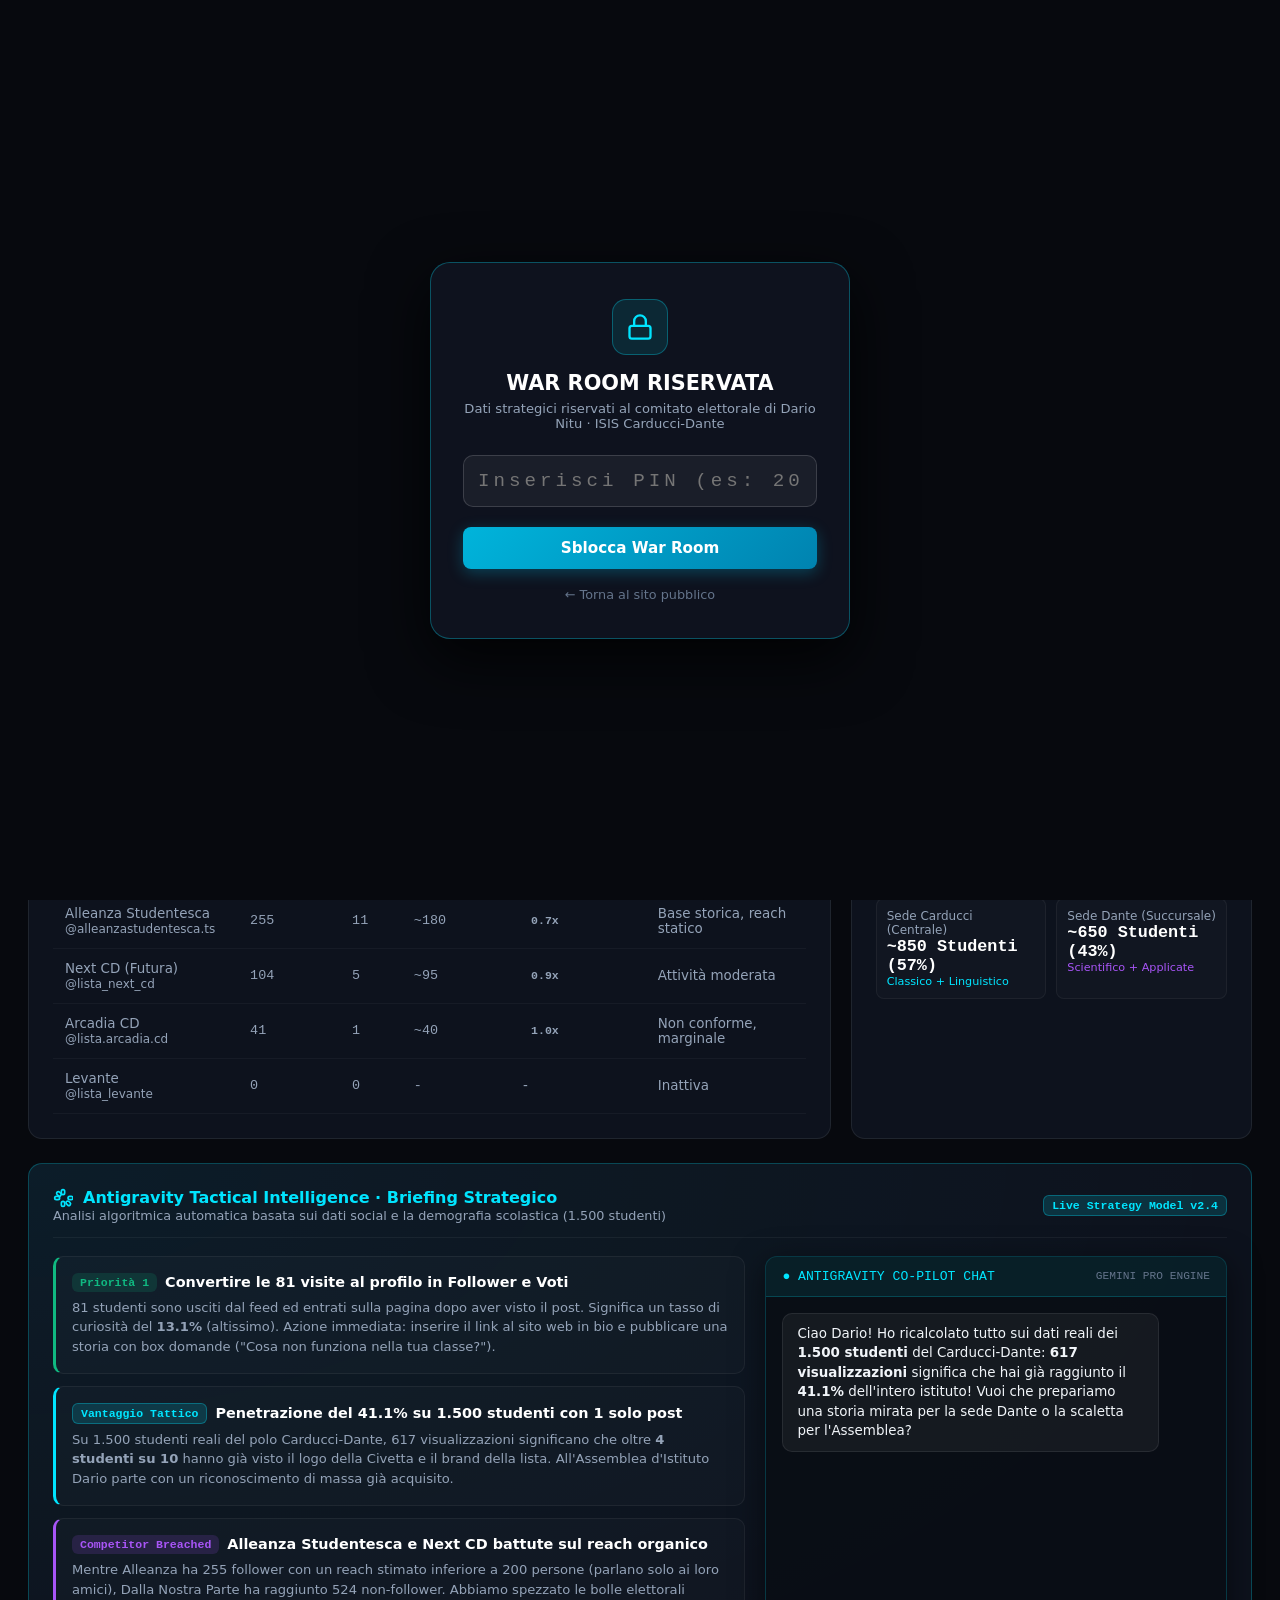
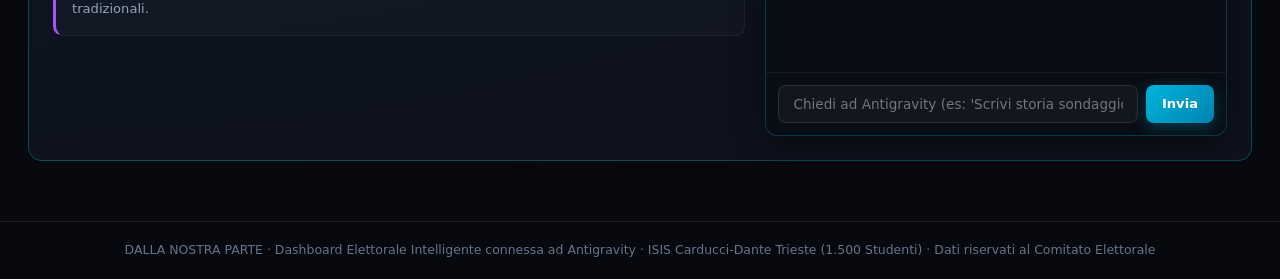
==== commit b84b858a: "Protezione PIN War Room" ====
--- a/dashboard.html
+++ b/dashboard.html
@@ -588,6 +588,28 @@
   </style>
 </head>
 <body>
+
+  <!-- PIN GATE OVERLAY -->
+  <div id="pin-gate" style="position: fixed; inset: 0; background: #07090e; z-index: 99999; display: flex; align-items: center; justify-content: center; flex-direction: column; padding: 24px;">
+    <div style="background: rgba(15, 20, 32, 0.95); border: 1px solid rgba(0, 229, 255, 0.3); border-radius: 20px; padding: 36px 32px; max-width: 420px; width: 100%; text-align: center; box-shadow: 0 20px 60px rgba(0, 0, 0, 0.8);">
+      <div style="width: 56px; height: 56px; margin: 0 auto 16px; border-radius: 14px; background: rgba(0, 229, 255, 0.1); border: 1px solid rgba(0, 229, 255, 0.3); display: flex; align-items: center; justify-content: center;">
+        <svg width="28" height="28" viewBox="0 0 24 24" fill="none" stroke="#00E5FF" stroke-width="2"><rect x="3" y="11" width="18" height="11" rx="2" ry="2"></rect><path d="M7 11V7a5 5 0 0 1 10 0v4"></path></svg>
+      </div>
+      <h2 style="font-size: 1.3rem; font-weight: 800; color: #fff; margin-bottom: 6px;">WAR ROOM RISERVATA</h2>
+      <p style="font-size: 0.82rem; color: #94a3b8; margin-bottom: 24px;">Dati strategici riservati al comitato elettorale di Dario Nitu · ISIS Carducci-Dante</p>
+      
+      <div style="margin-bottom: 20px;">
+        <input type="password" id="pin-input" maxlength="6" placeholder="Inserisci PIN (es: 2026)" style="width: 100%; padding: 14px; font-size: 1.2rem; text-align: center; font-family: var(--font-mono); background: rgba(255, 255, 255, 0.05); border: 1px solid rgba(255, 255, 255, 0.15); border-radius: 10px; color: #fff; outline: none; letter-spacing: 4px;" onkeydown="if(event.key==='Enter') checkPin()">
+        <div id="pin-error" style="color: #f43f5e; font-size: 0.78rem; font-weight: 600; margin-top: 8px; display: none;">PIN non corretto. Accesso negato.</div>
+      </div>
+
+      <button onclick="checkPin()" class="btn btn-primary" style="width: 100%; padding: 12px; font-size: 0.95rem; justify-content: center;">
+        Sblocca War Room
+      </button>
+
+      <a href="index.html" style="display: block; margin-top: 18px; font-size: 0.8rem; color: #64748b; text-decoration: none;">← Torna al sito pubblico</a>
+    </div>
+  </div>
 
   <!-- Header -->
   <header>
@@ -1025,6 +1047,25 @@
   </footer>
 
   <script>
+    // PIN Security Check
+    const CORRECT_PIN = "2026";
+    function checkPin() {
+      const input = document.getElementById('pin-input');
+      const err = document.getElementById('pin-error');
+      if (input.value === CORRECT_PIN) {
+        localStorage.setItem('warroom_unlocked', 'true');
+        document.getElementById('pin-gate').style.display = 'none';
+      } else {
+        err.style.display = 'block';
+        input.value = '';
+        input.focus();
+      }
+    }
+    // Auto-unlock if already authenticated on this device
+    if (localStorage.getItem('warroom_unlocked') === 'true') {
+      document.getElementById('pin-gate').style.display = 'none';
+    }
+
     // State Store (Aggiornato a 1.500 studenti reali)
     let state = {
       views: 617,
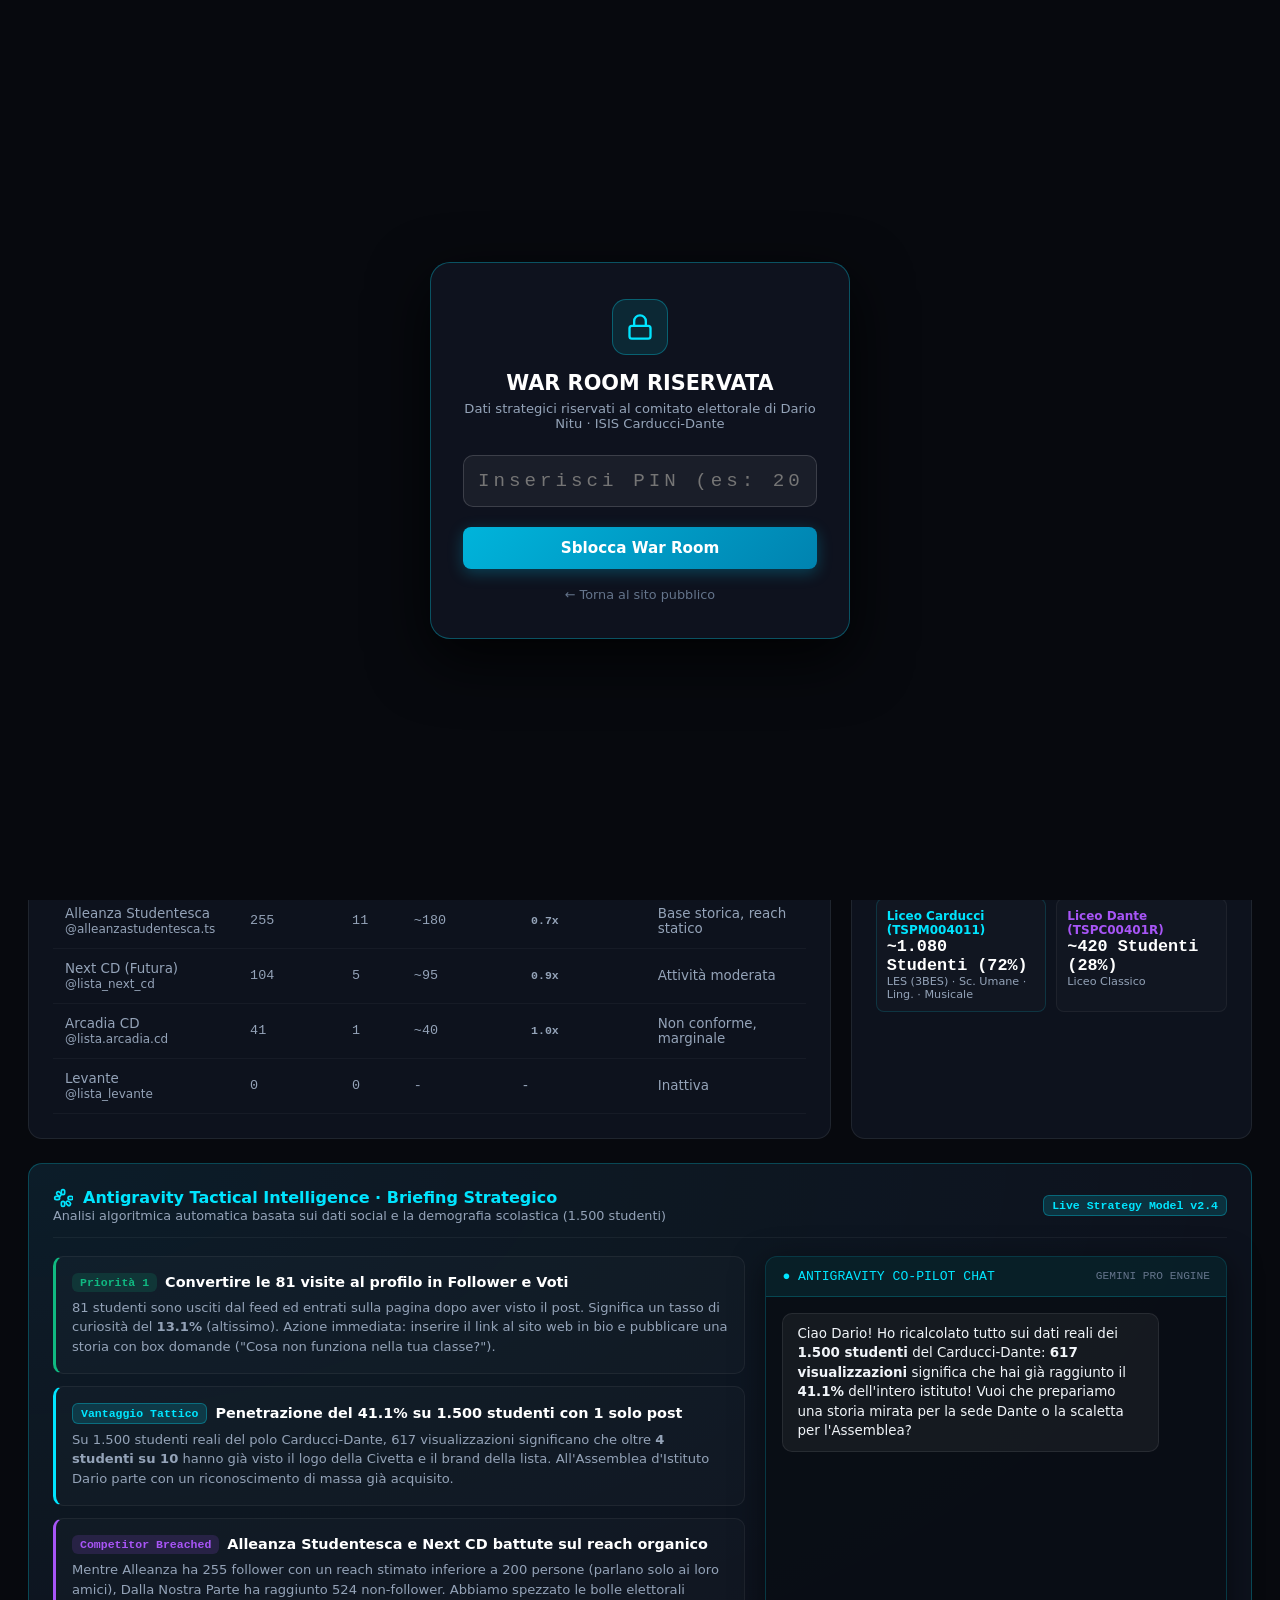
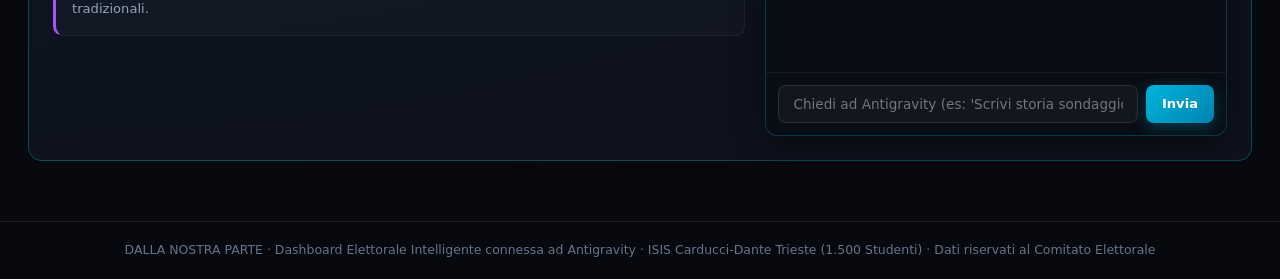
==== commit 59e96bee: "Dati ministeriali TSIS00400D" ====
--- a/dashboard.html
+++ b/dashboard.html
@@ -916,17 +916,17 @@
         </div>
 
         <div style="margin-top: 10px;">
-          <h4 style="font-size: 0.82rem; color: var(--text-dim); text-transform: uppercase; margin-bottom: 8px;">Presidio Demografico per Sede</h4>
+          <h4 style="font-size: 0.82rem; color: var(--text-dim); text-transform: uppercase; margin-bottom: 8px;">Plessi Ministeriali (Codice TSIS00400D)</h4>
           <div style="display:grid; grid-template-columns: 1fr 1fr; gap: 10px;">
+            <div style="background:rgba(255,255,255,0.02); padding:10px; border-radius:8px; border:1px solid rgba(0,229,255,0.15);">
+              <div style="font-size:0.75rem; color:var(--cyan); font-weight:700;">Liceo Carducci (TSPM004011)</div>
+              <div style="font-family:var(--font-mono); font-weight:700; color:#fff; font-size:1.05rem;">~1.080 Studenti (72%)</div>
+              <div style="font-size:0.7rem; color:var(--text-muted);">LES (3BES) · Sc. Umane · Ling. · Musicale</div>
+            </div>
             <div style="background:rgba(255,255,255,0.02); padding:10px; border-radius:8px; border:1px solid rgba(255,255,255,0.05);">
-              <div style="font-size:0.75rem; color:var(--text-muted);">Sede Carducci (Centrale)</div>
-              <div style="font-family:var(--font-mono); font-weight:700; color:#fff; font-size:1.05rem;">~850 Studenti (57%)</div>
-              <div style="font-size:0.7rem; color:var(--cyan);">Classico + Linguistico</div>
-            </div>
-            <div style="background:rgba(255,255,255,0.02); padding:10px; border-radius:8px; border:1px solid rgba(255,255,255,0.05);">
-              <div style="font-size:0.75rem; color:var(--text-muted);">Sede Dante (Succursale)</div>
-              <div style="font-family:var(--font-mono); font-weight:700; color:#fff; font-size:1.05rem;">~650 Studenti (43%)</div>
-              <div style="font-size:0.7rem; color:var(--purple);">Scientifico + Applicate</div>
+              <div style="font-size:0.75rem; color:var(--purple); font-weight:700;">Liceo Dante (TSPC00401R)</div>
+              <div style="font-family:var(--font-mono); font-weight:700; color:#fff; font-size:1.05rem;">~420 Studenti (28%)</div>
+              <div style="font-size:0.7rem; color:var(--text-muted);">Liceo Classico</div>
             </div>
           </div>
         </div>
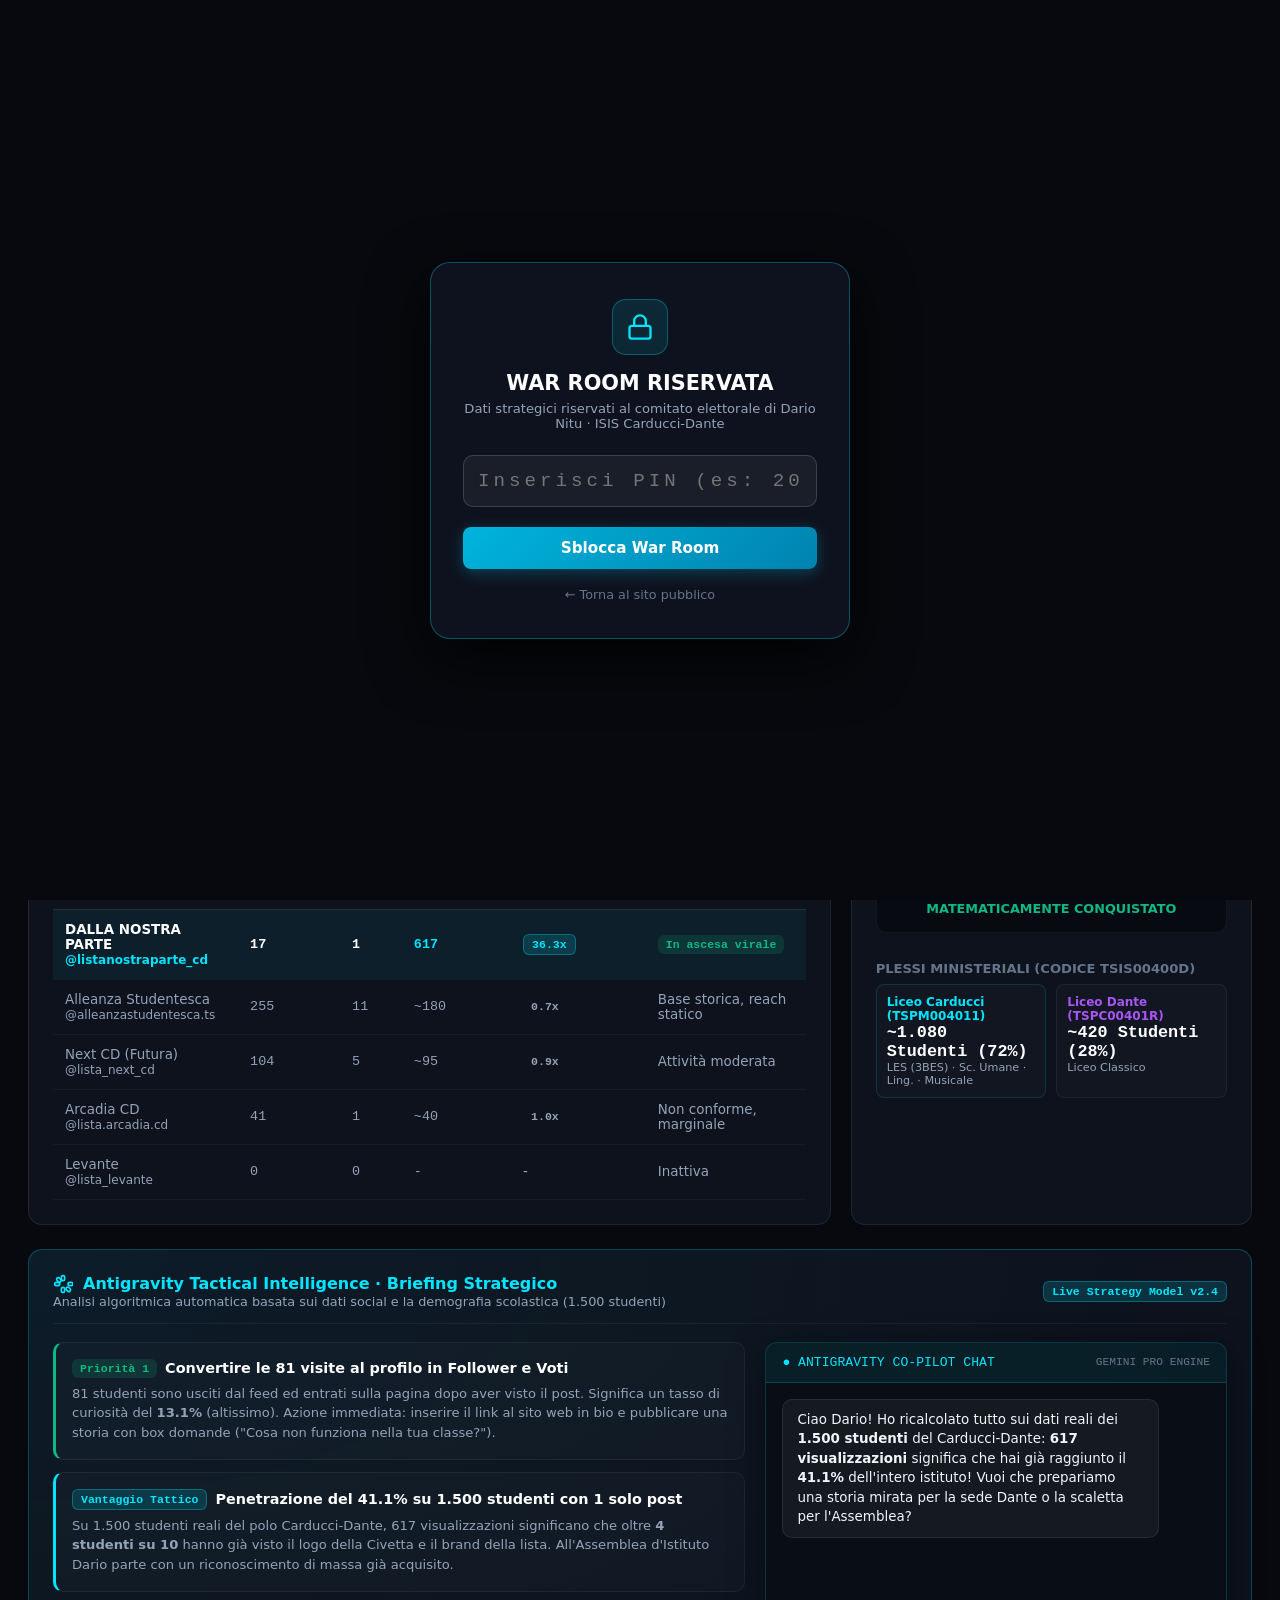
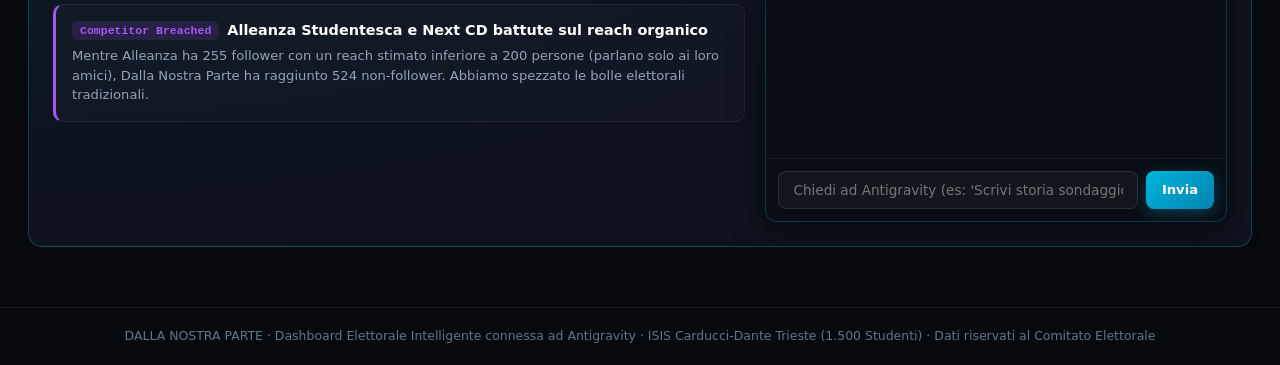
==== commit e21d513f: "Aggiornamento War Room con Circolare 179 e TSIS00400D" ====
--- a/dashboard.html
+++ b/dashboard.html
@@ -631,7 +631,7 @@
           DALLA NOSTRA PARTE
           <span class="badge-sub">Elezioni 2026</span>
         </div>
-        <div class="brand-subtitle">Candidato Dario Nitu (3BES) · ISIS Carducci-Dante Trieste (1.500 Studenti)</div>
+        <div class="brand-subtitle">Candidato Dario Nitu (3BES) · ISIS Carducci-Dante Trieste · Cod. Meccanografico TSIS00400D (1.500 Studenti)</div>
       </div>
     </div>
 
@@ -655,24 +655,31 @@
 
     <!-- Countdown Strip -->
     <div class="countdown-strip">
+      <div class="countdown-card" style="border-left: 3px solid var(--amber);">
+        <div class="countdown-info">
+          <h4>Scadenza Liste (Circolare 179)</h4>
+          <p>Consegna Segreteria (ore 12:00)</p>
+        </div>
+        <div class="countdown-timer" style="color: var(--amber);" id="timer-liste">--:--:--</div>
+      </div>
       <div class="countdown-card">
         <div class="countdown-info">
-          <h4>Assemblea d'Istituto</h4>
-          <p>Discorso Ufficiale Dario</p>
+          <h4>Richiesta Assemblea</h4>
+          <p>Istanza alla DS entro 19 Nov</p>
         </div>
         <div class="countdown-timer" id="timer-assembly">--:--:--</div>
       </div>
-      <div class="countdown-card">
+      <div class="countdown-card" style="border-left: 3px solid var(--cyan);">
         <div class="countdown-info">
-          <h4>Election Day</h4>
-          <p>30 Novembre 2026 · Voto</p>
+          <h4>Election Day (Seggi)</h4>
+          <p>30 Novembre 2026 · Ore 08:00</p>
         </div>
         <div class="countdown-timer" id="timer-election">--:--:--</div>
       </div>
-      <div class="countdown-card">
+      <div class="countdown-card" style="border-left: 3px solid var(--emerald);">
         <div class="countdown-info">
           <h4>Quoziente Elettorale Seggio</h4>
-          <p>Soglia Sicura Elezione (su 1.500)</p>
+          <p>Soglia Sicura su 1.500 Studenti</p>
         </div>
         <div class="countdown-timer" style="color: var(--emerald);" id="kpi-target-votes">230 Voti</div>
       </div>
@@ -1081,11 +1088,12 @@
     // Countdowns
     function updateTimers() {
       const now = new Date();
-      const assemblyDate = new Date('2026-11-18T09:00:00');
+      const listeDeadline = new Date('2026-11-14T12:00:00');
+      const assemblyReqDate = new Date('2026-11-19T13:00:00');
       const electionDate = new Date('2026-11-30T08:00:00');
 
       function formatDiff(diff) {
-        if (diff <= 0) return "IN CORSO";
+        if (diff <= 0) return "SCADUTO";
         const days = Math.floor(diff / (1000 * 60 * 60 * 24));
         const hours = Math.floor((diff / (1000 * 60 * 60)) % 24);
         const mins = Math.floor((diff / 1000 / 60) % 60);
@@ -1093,7 +1101,8 @@
         return `${days}g ${hours}h ${mins}m ${secs}s`;
       }
 
-      document.getElementById('timer-assembly').innerText = formatDiff(assemblyDate - now);
+      document.getElementById('timer-liste').innerText = formatDiff(listeDeadline - now);
+      document.getElementById('timer-assembly').innerText = formatDiff(assemblyReqDate - now);
       document.getElementById('timer-election').innerText = formatDiff(electionDate - now);
     }
     setInterval(updateTimers, 1000);
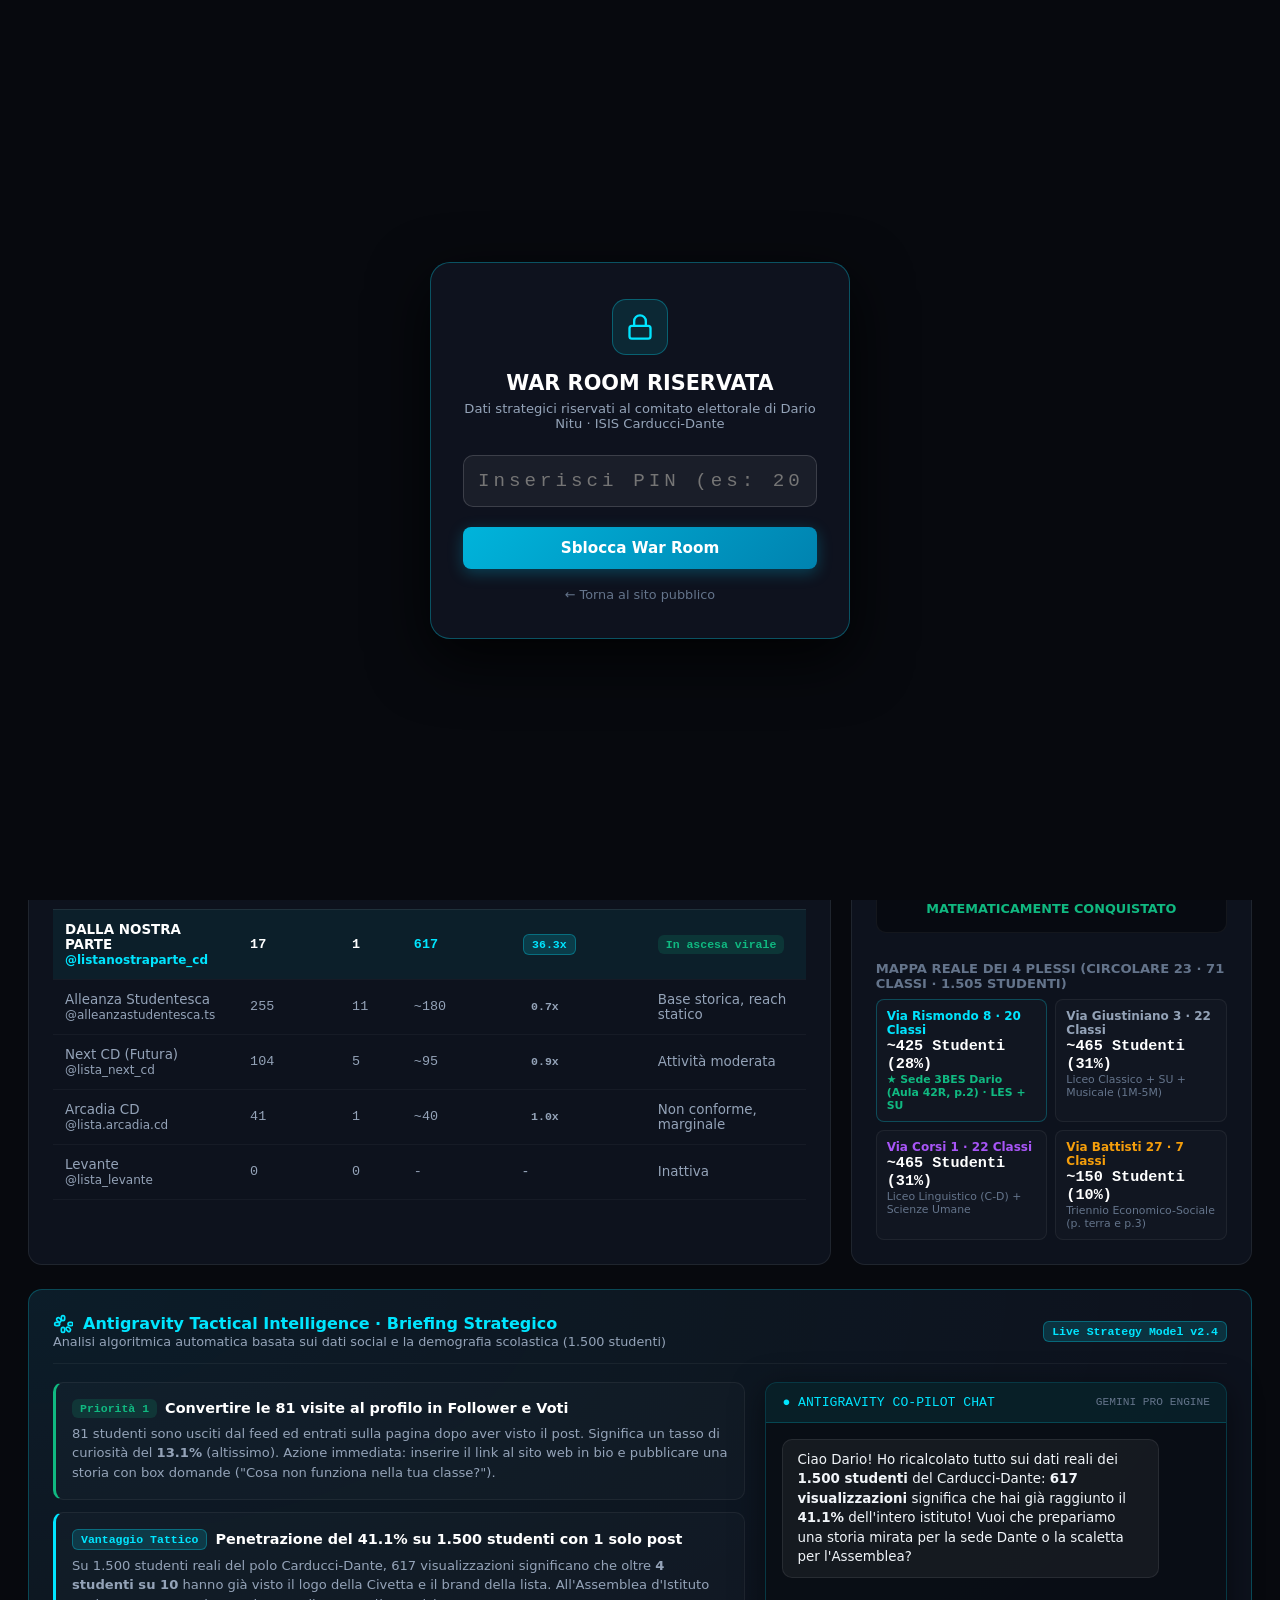
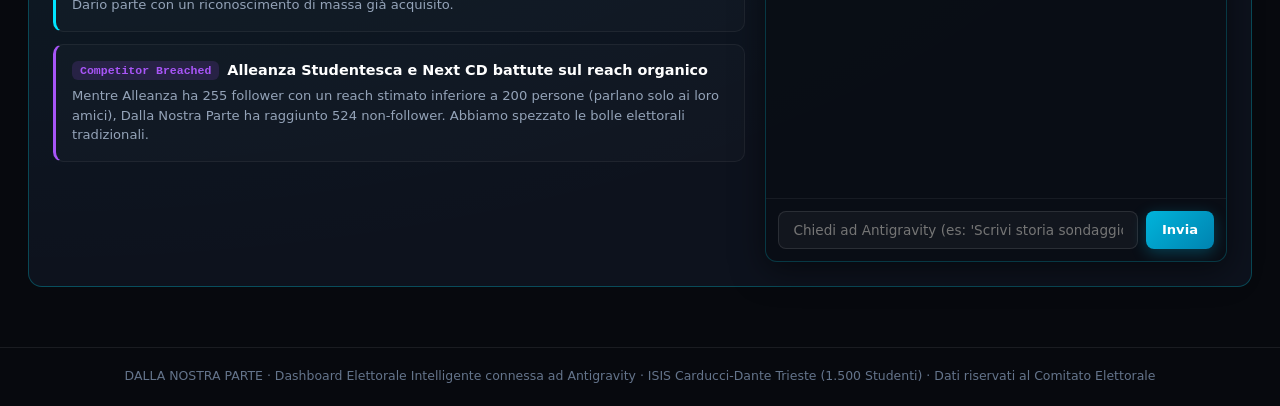
==== commit 7741f8a1: "Mappa reale 4 plessi (Circolare 23)" ====
--- a/dashboard.html
+++ b/dashboard.html
@@ -923,17 +923,27 @@
         </div>
 
         <div style="margin-top: 10px;">
-          <h4 style="font-size: 0.82rem; color: var(--text-dim); text-transform: uppercase; margin-bottom: 8px;">Plessi Ministeriali (Codice TSIS00400D)</h4>
-          <div style="display:grid; grid-template-columns: 1fr 1fr; gap: 10px;">
-            <div style="background:rgba(255,255,255,0.02); padding:10px; border-radius:8px; border:1px solid rgba(0,229,255,0.15);">
-              <div style="font-size:0.75rem; color:var(--cyan); font-weight:700;">Liceo Carducci (TSPM004011)</div>
-              <div style="font-family:var(--font-mono); font-weight:700; color:#fff; font-size:1.05rem;">~1.080 Studenti (72%)</div>
-              <div style="font-size:0.7rem; color:var(--text-muted);">LES (3BES) · Sc. Umane · Ling. · Musicale</div>
-            </div>
-            <div style="background:rgba(255,255,255,0.02); padding:10px; border-radius:8px; border:1px solid rgba(255,255,255,0.05);">
-              <div style="font-size:0.75rem; color:var(--purple); font-weight:700;">Liceo Dante (TSPC00401R)</div>
-              <div style="font-family:var(--font-mono); font-weight:700; color:#fff; font-size:1.05rem;">~420 Studenti (28%)</div>
-              <div style="font-size:0.7rem; color:var(--text-muted);">Liceo Classico</div>
+          <h4 style="font-size: 0.82rem; color: var(--text-dim); text-transform: uppercase; margin-bottom: 8px;">Mappa Reale dei 4 Plessi (Circolare 23 · 71 Classi · 1.505 Studenti)</h4>
+          <div style="display:grid; grid-template-columns: 1fr 1fr; gap: 8px;">
+            <div style="background:rgba(255,255,255,0.02); padding:9px 10px; border-radius:8px; border:1px solid rgba(0,229,255,0.25);">
+              <div style="font-size:0.75rem; color:var(--cyan); font-weight:700;">Via Rismondo 8 · 20 Classi</div>
+              <div style="font-family:var(--font-mono); font-weight:700; color:#fff; font-size:0.95rem;">~425 Studenti (28%)</div>
+              <div style="font-size:0.68rem; color:var(--emerald); font-weight:600;">★ Sede 3BES Dario (Aula 42R, p.2) · LES + SU</div>
+            </div>
+            <div style="background:rgba(255,255,255,0.02); padding:9px 10px; border-radius:8px; border:1px solid rgba(255,255,255,0.06);">
+              <div style="font-size:0.75rem; color:var(--text-muted); font-weight:700;">Via Giustiniano 3 · 22 Classi</div>
+              <div style="font-family:var(--font-mono); font-weight:700; color:#fff; font-size:0.95rem;">~465 Studenti (31%)</div>
+              <div style="font-size:0.68rem; color:var(--text-dim);">Liceo Classico + SU + Musicale (1M-5M)</div>
+            </div>
+            <div style="background:rgba(255,255,255,0.02); padding:9px 10px; border-radius:8px; border:1px solid rgba(255,255,255,0.06);">
+              <div style="font-size:0.75rem; color:var(--purple); font-weight:700;">Via Corsi 1 · 22 Classi</div>
+              <div style="font-family:var(--font-mono); font-weight:700; color:#fff; font-size:0.95rem;">~465 Studenti (31%)</div>
+              <div style="font-size:0.68rem; color:var(--text-dim);">Liceo Linguistico (C-D) + Scienze Umane</div>
+            </div>
+            <div style="background:rgba(255,255,255,0.02); padding:9px 10px; border-radius:8px; border:1px solid rgba(255,255,255,0.06);">
+              <div style="font-size:0.75rem; color:var(--amber); font-weight:700;">Via Battisti 27 · 7 Classi</div>
+              <div style="font-family:var(--font-mono); font-weight:700; color:#fff; font-size:0.95rem;">~150 Studenti (10%)</div>
+              <div style="font-size:0.68rem; color:var(--text-dim);">Triennio Economico-Sociale (p. terra e p.3)</div>
             </div>
           </div>
         </div>
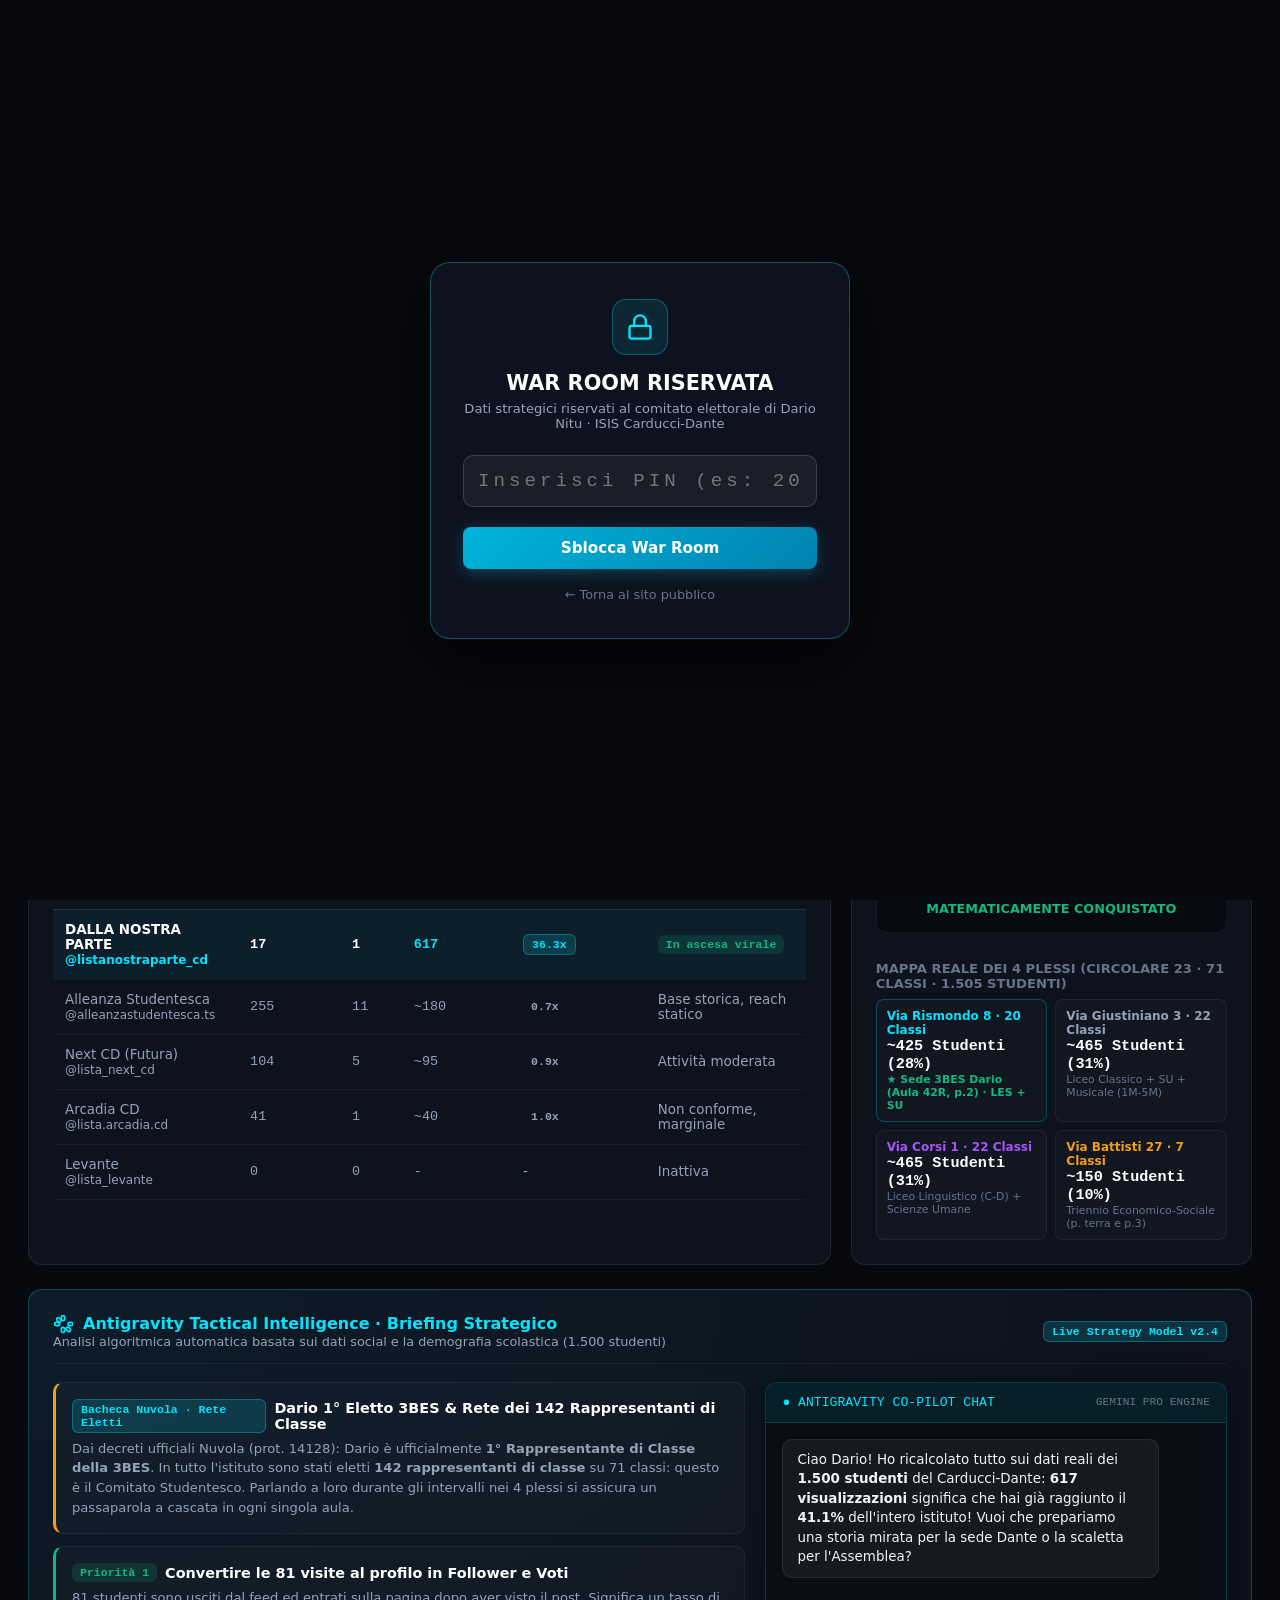
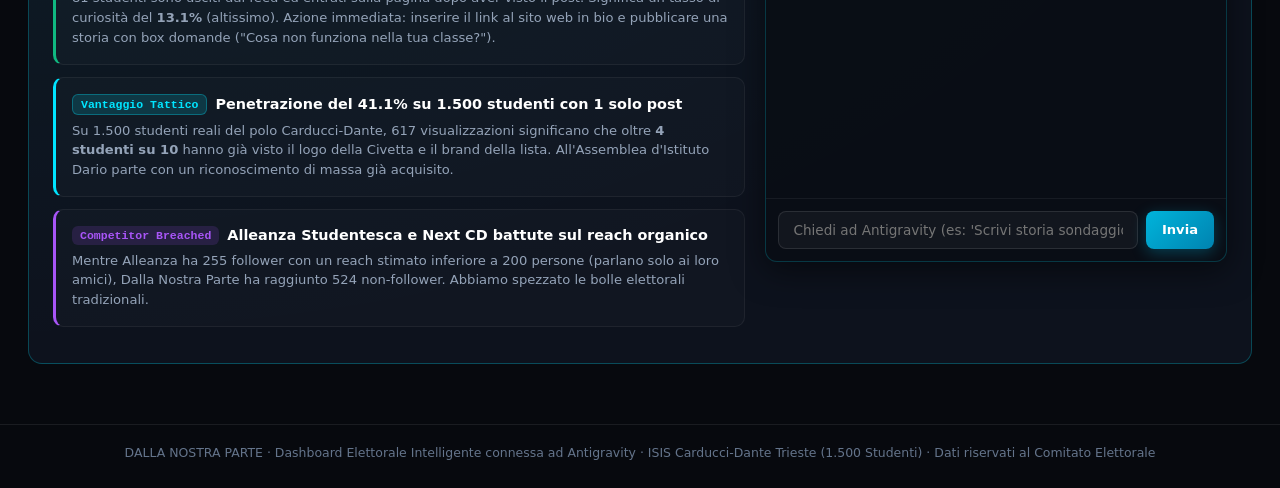
==== commit 971480bc: "Integrazione decreti Nuvola" ====
--- a/dashboard.html
+++ b/dashboard.html
@@ -969,6 +969,16 @@
         
         <!-- Left: Strategic Insights -->
         <div>
+          <div class="ai-card-item" style="border-left: 3px solid var(--amber);">
+            <div class="ai-card-title">
+              <span class="pill pill-cyan">Bacheca Nuvola · Rete Eletti</span>
+              Dario 1° Eletto 3BES & Rete dei 142 Rappresentanti di Classe
+            </div>
+            <div class="ai-card-desc">
+              Dai decreti ufficiali Nuvola (prot. 14128): Dario è ufficialmente <strong>1° Rappresentante di Classe della 3BES</strong>. In tutto l'istituto sono stati eletti <strong>142 rappresentanti di classe</strong> su 71 classi: questo è il Comitato Studentesco. Parlando a loro durante gli intervalli nei 4 plessi si assicura un passaparola a cascata in ogni singola aula.
+            </div>
+          </div>
+
           <div class="ai-card-item" style="border-left: 3px solid var(--emerald);">
             <div class="ai-card-title">
               <span class="pill pill-green">Priorità 1</span>
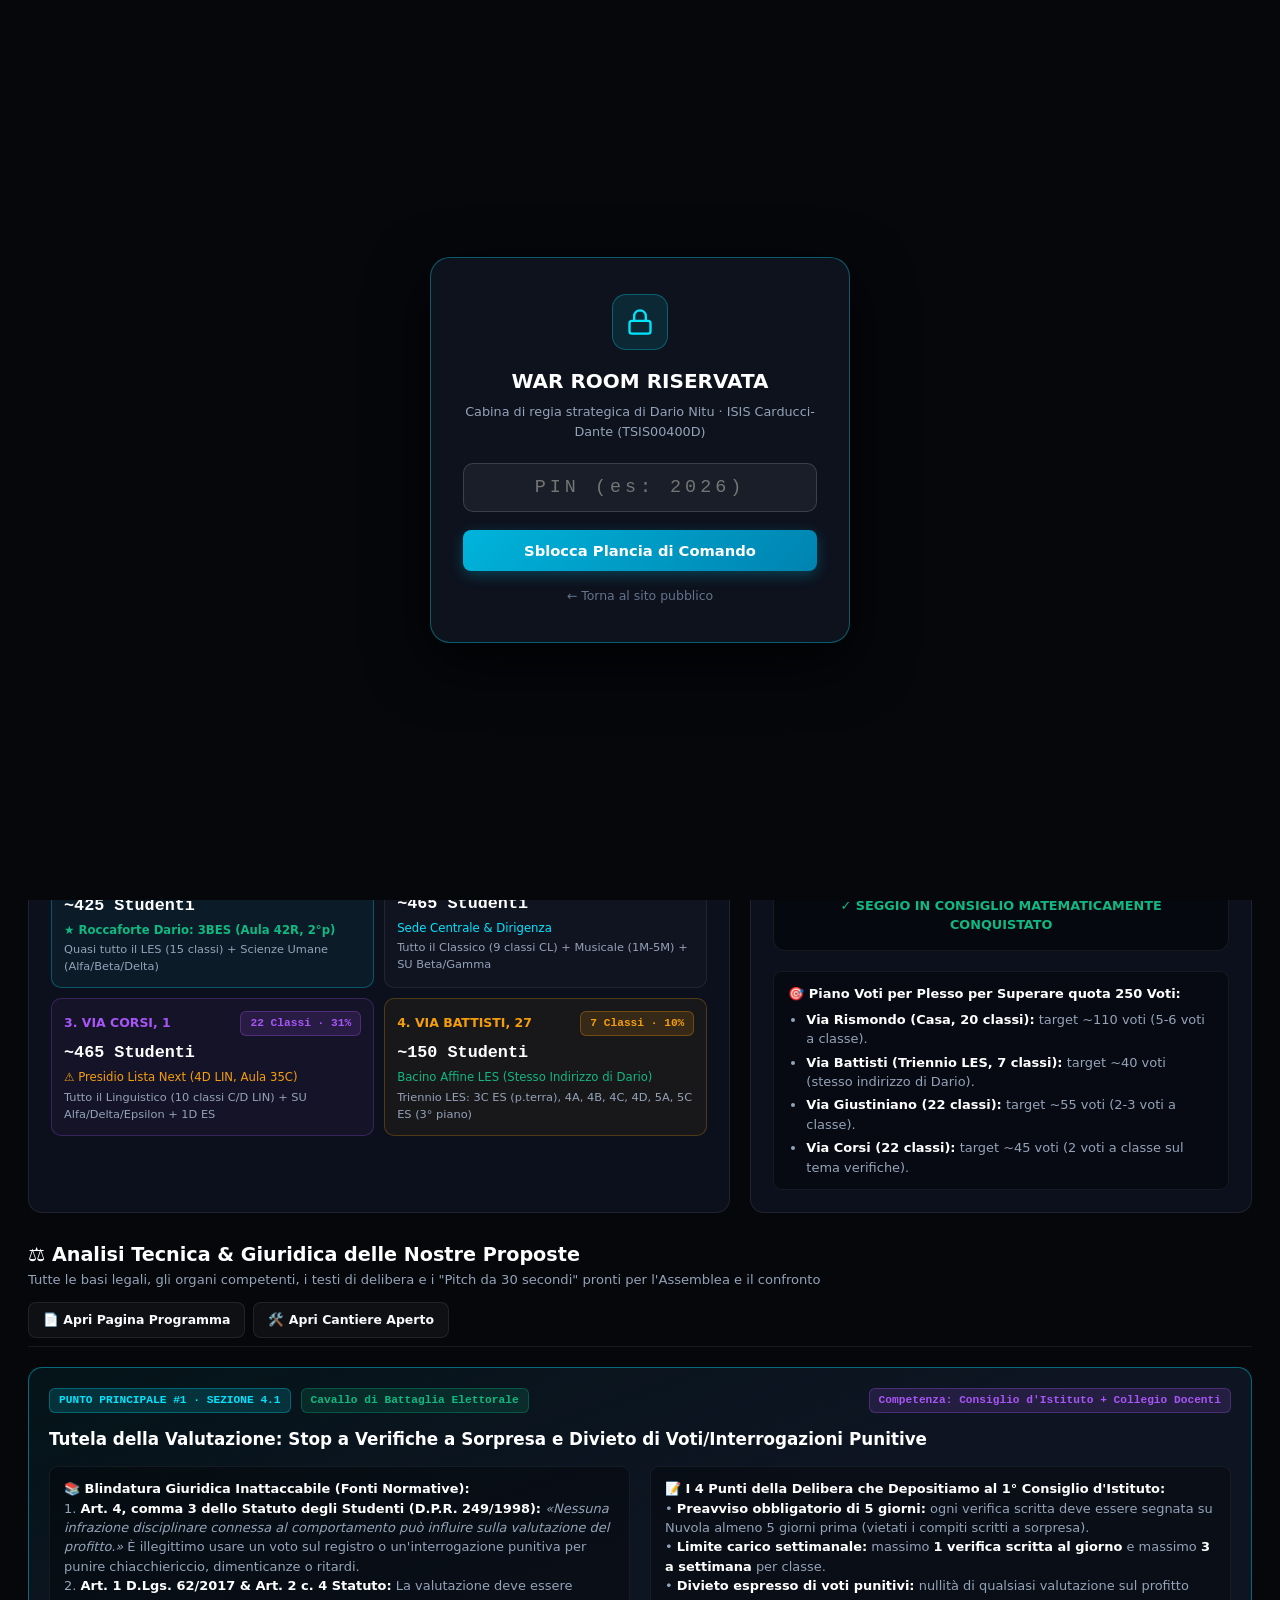
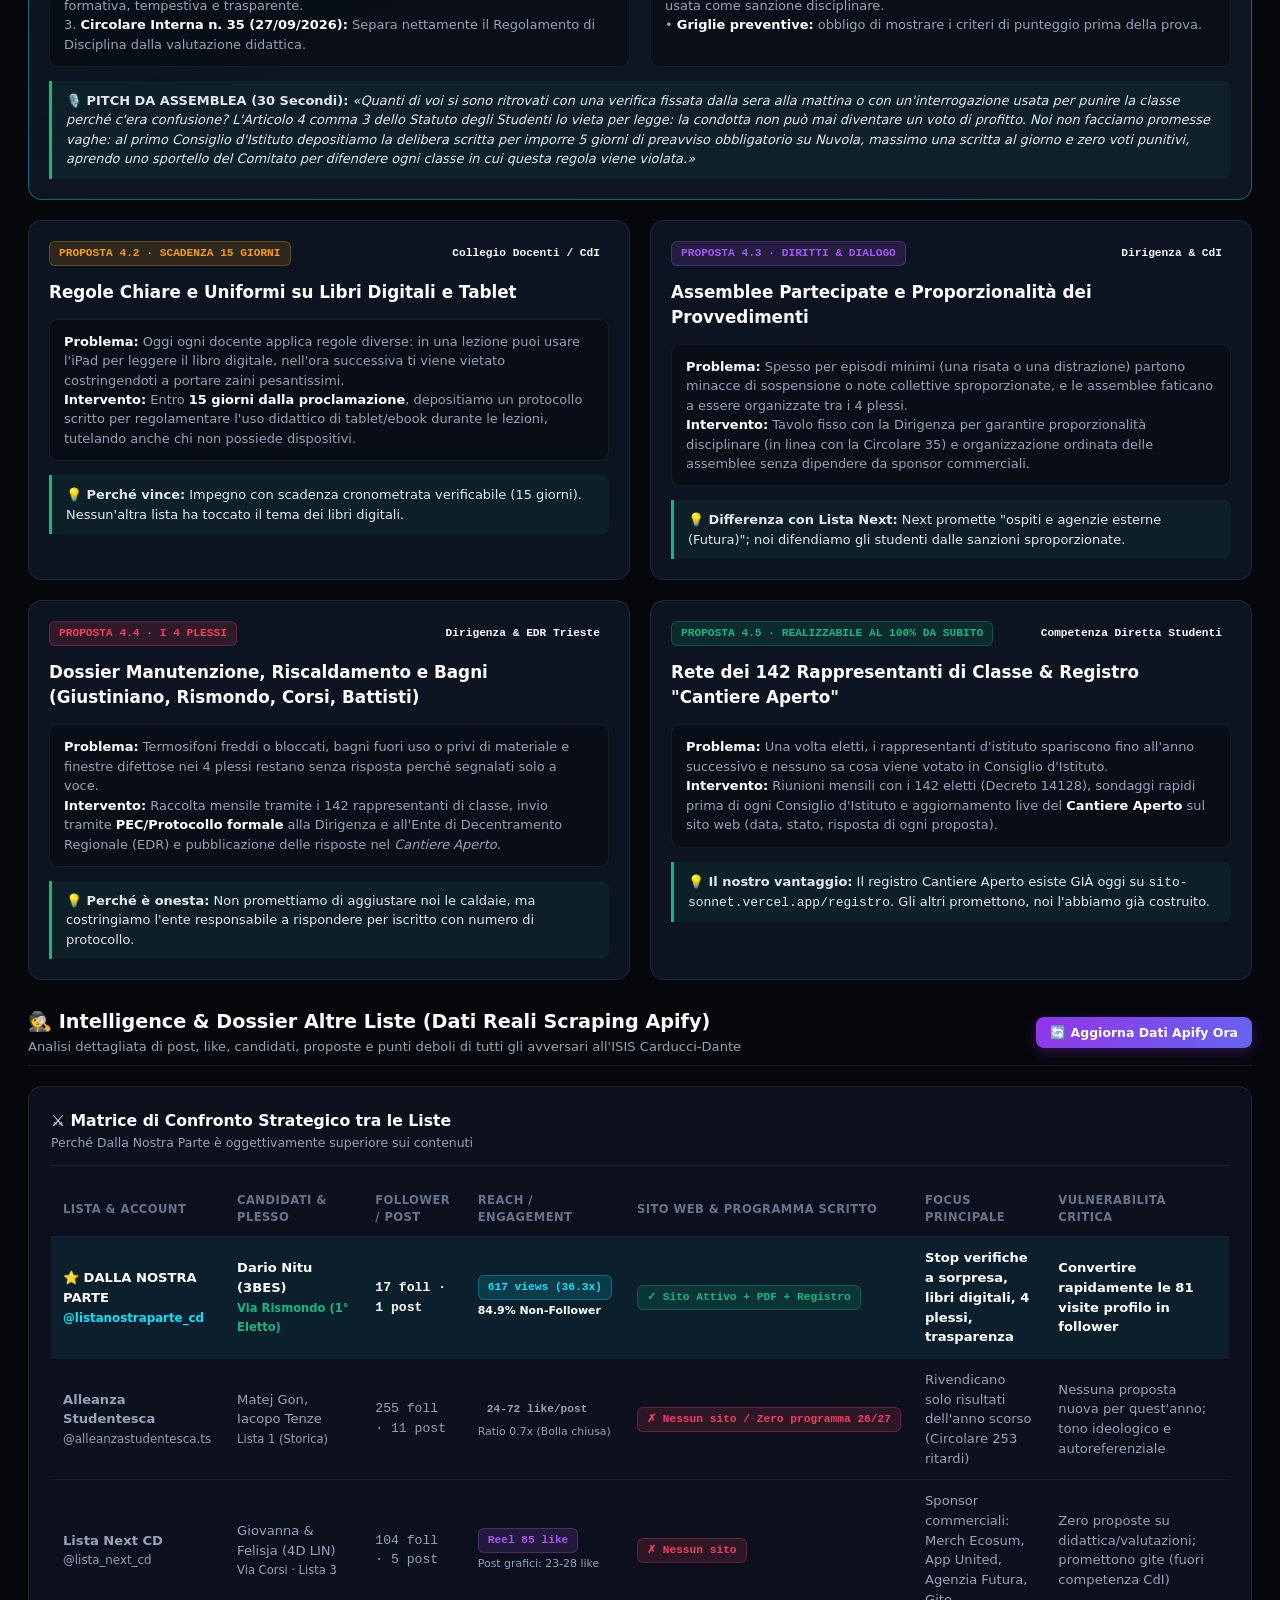
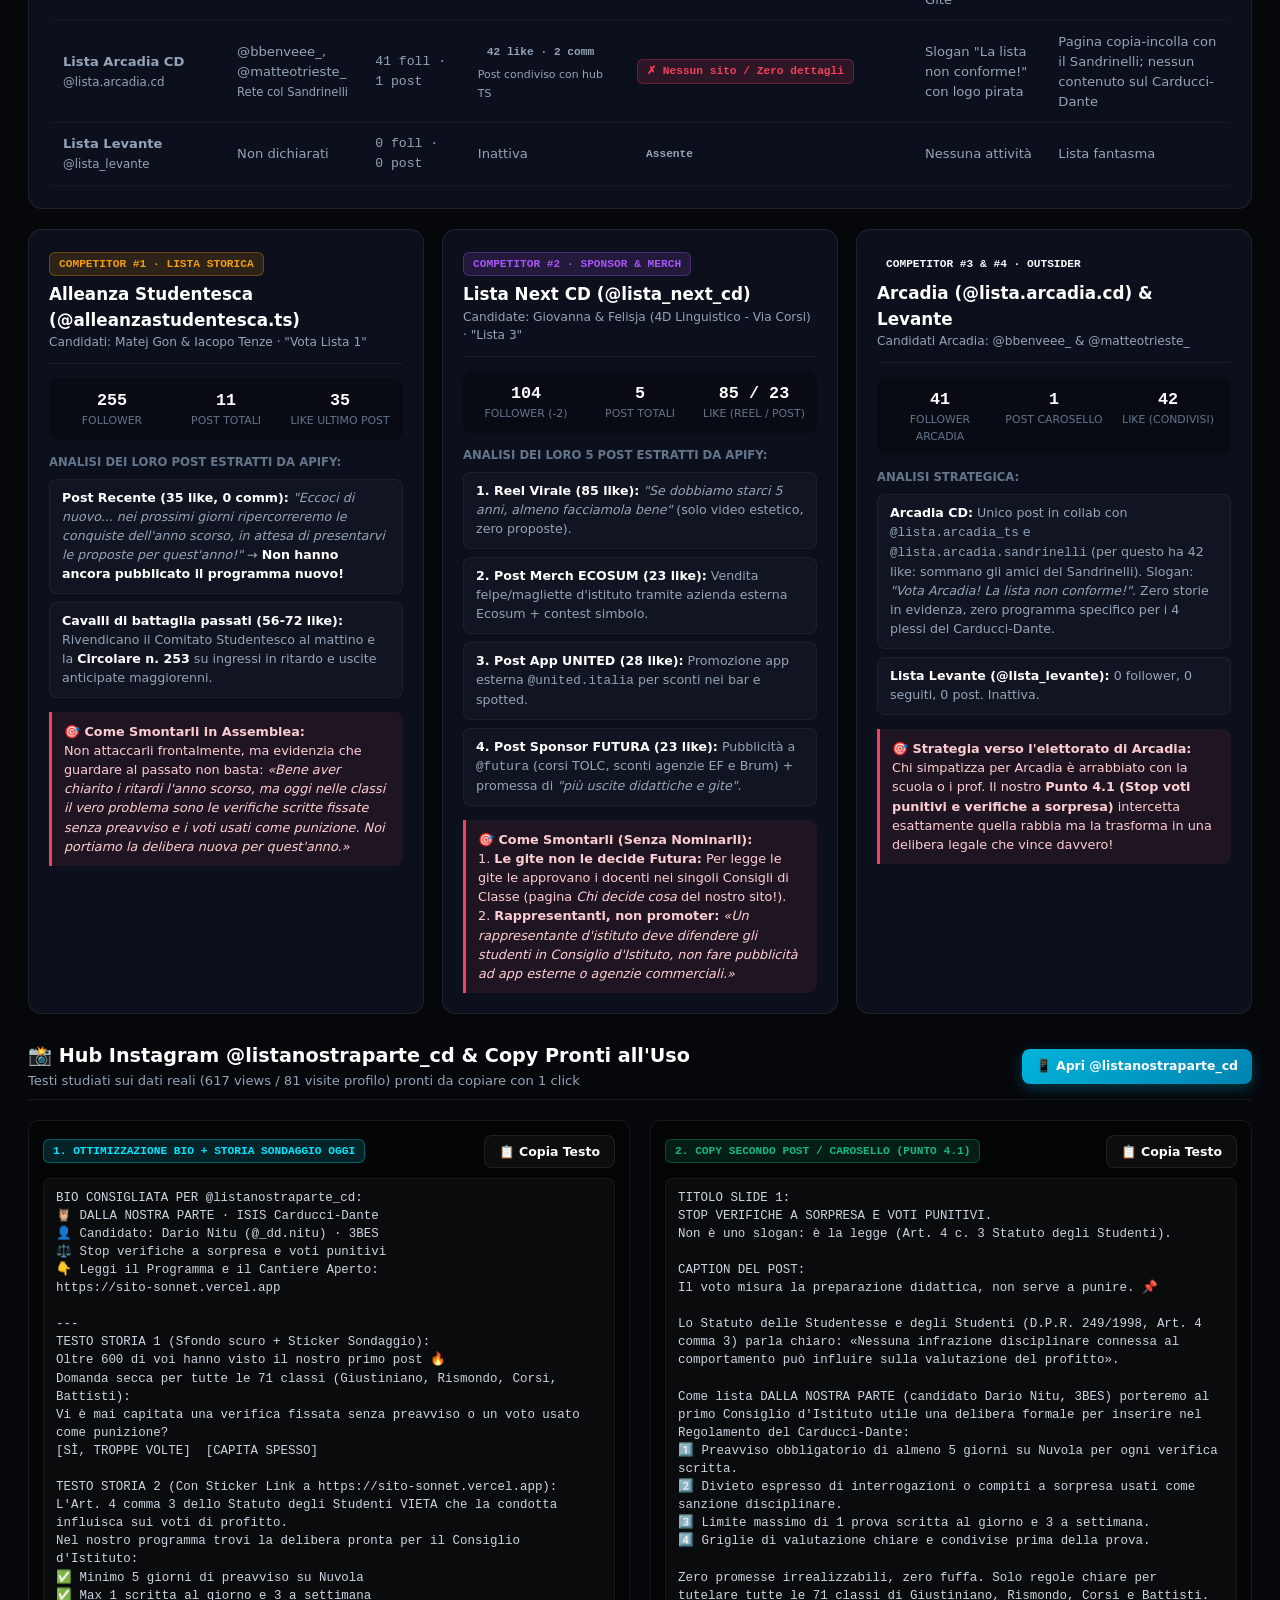
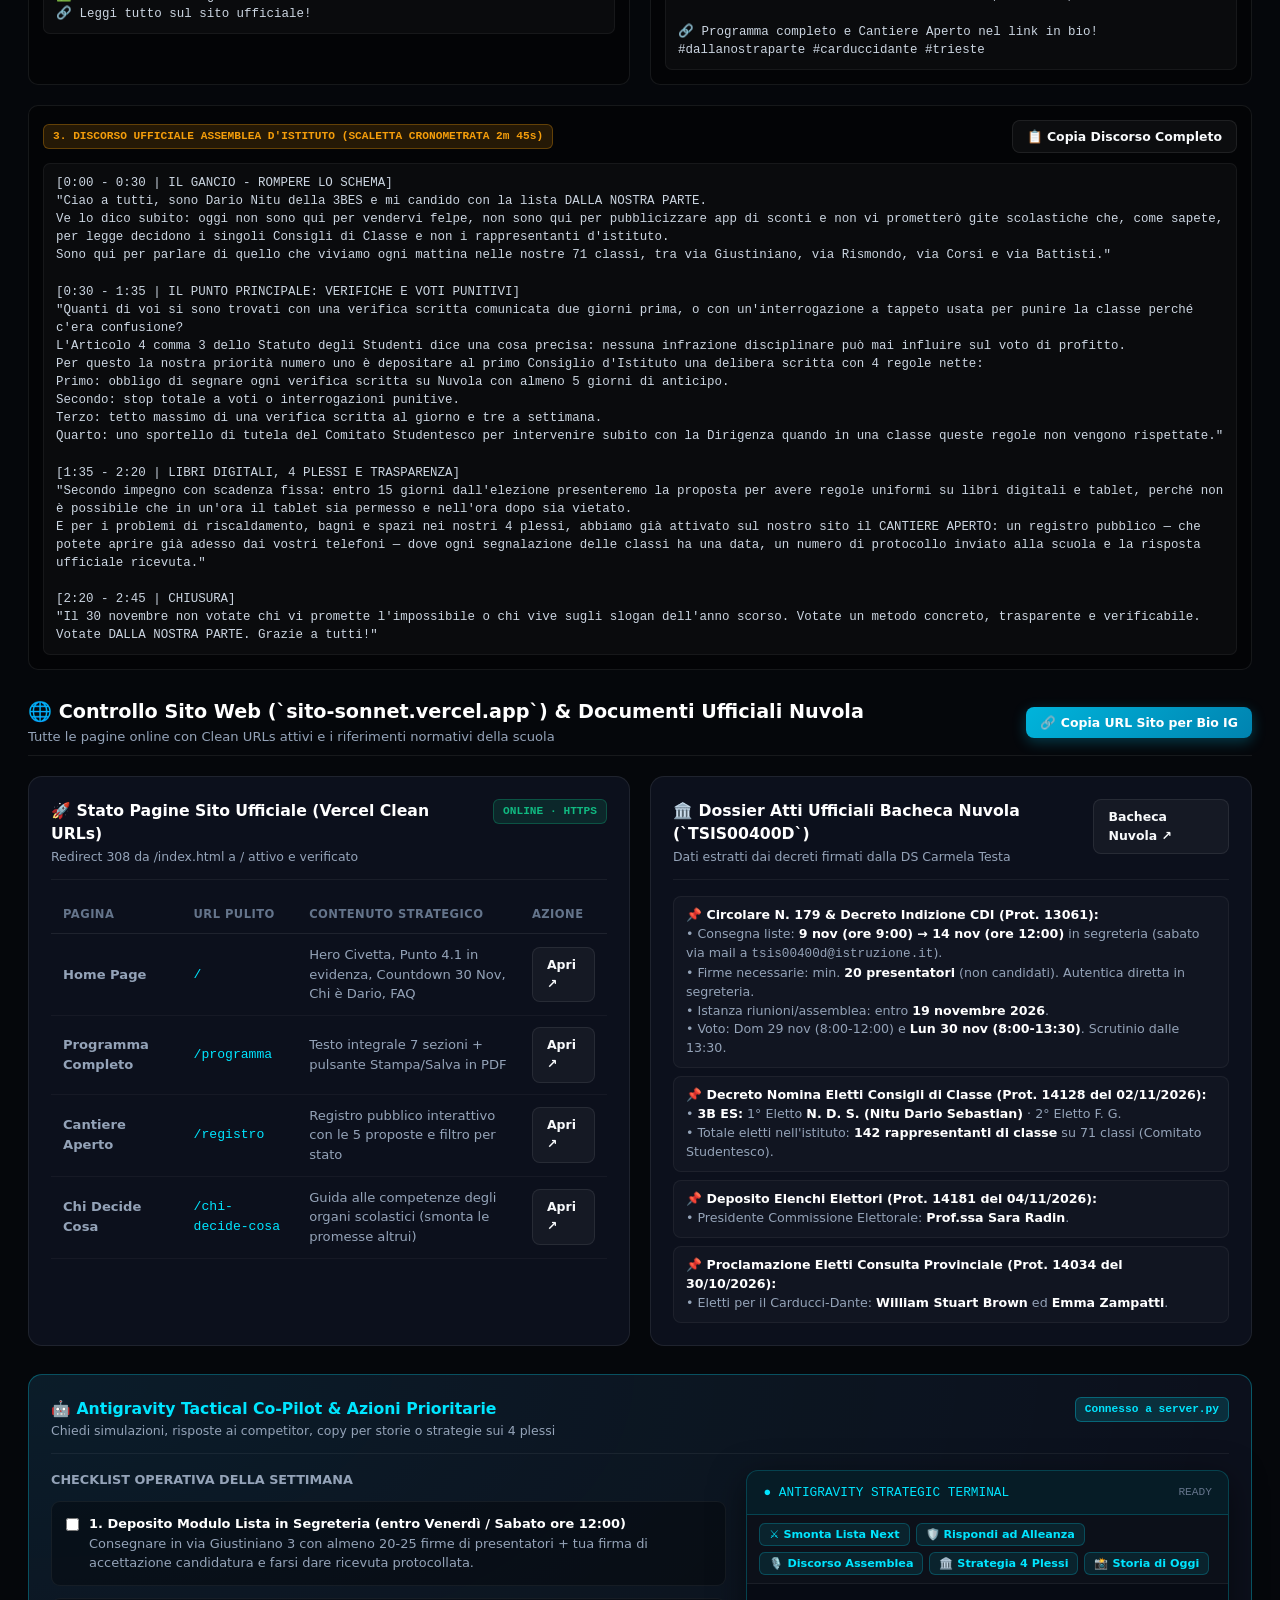
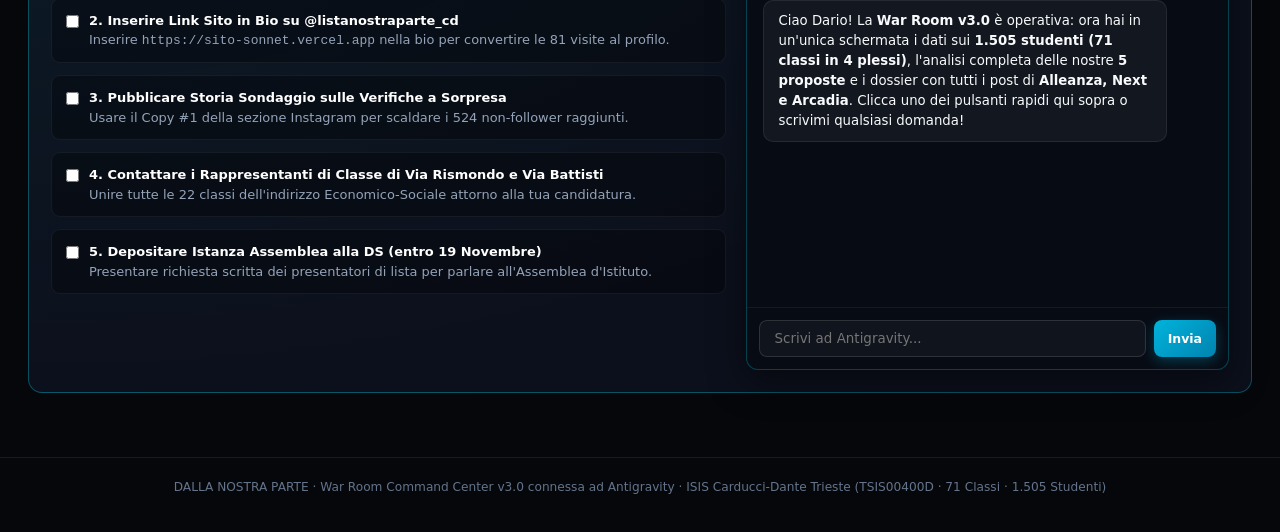
==== commit 20042ecc: "War Room Command Center v3.0: plancia globale, analisi proposte, dossier competitor, hub IG e siti" ====
--- a/dashboard.html
+++ b/dashboard.html
@@ -3,31 +3,35 @@
 <head>
   <meta charset="UTF-8">
   <meta name="viewport" content="width=device-width, initial-scale=1.0">
-  <title>War Room & Statistiche · DALLA NOSTRA PARTE | Antigravity AI Engine</title>
+  <title>War Room Command Center v3.0 · DALLA NOSTRA PARTE | Antigravity AI</title>
   <link rel="icon" type="image/svg+xml" href="assets/img/logo.svg">
   <style>
     :root {
-      --bg: #07090e;
-      --card-bg: rgba(15, 20, 32, 0.85);
+      --bg: #05070b;
+      --bg-elevated: #0b0f19;
+      --card-bg: rgba(14, 19, 31, 0.88);
       --card-border: rgba(255, 255, 255, 0.08);
-      --card-hover: rgba(255, 255, 255, 0.14);
-      --text-main: #f1f5f9;
+      --card-hover: rgba(0, 229, 255, 0.28);
+      --text-main: #f8fafc;
       --text-muted: #94a3b8;
       --text-dim: #64748b;
       --cyan: #00e5ff;
-      --cyan-glow: rgba(0, 229, 255, 0.25);
+      --cyan-glow: rgba(0, 229, 255, 0.18);
       --emerald: #10b981;
-      --emerald-glow: rgba(16, 185, 129, 0.25);
+      --emerald-glow: rgba(16, 185, 129, 0.18);
       --purple: #a855f7;
-      --purple-glow: rgba(168, 85, 247, 0.25);
+      --purple-glow: rgba(168, 85, 247, 0.18);
       --amber: #f59e0b;
-      --amber-glow: rgba(245, 158, 11, 0.25);
+      --amber-glow: rgba(245, 158, 11, 0.18);
       --rose: #f43f5e;
-      --font-main: 'Montserrat', system-ui, -apple-system, sans-serif;
+      --rose-glow: rgba(244, 63, 94, 0.18);
+      --blue: #3b82f6;
+      --font-main: 'Montserrat', system-ui, -apple-system, BlinkMacSystemFont, sans-serif;
       --font-mono: 'JetBrains Mono', 'SF Mono', Consolas, monospace;
     }
 
     * { box-sizing: border-box; margin: 0; padding: 0; }
+    html { scroll-behavior: smooth; }
     body {
       background-color: var(--bg);
       color: var(--text-main);
@@ -36,25 +40,29 @@
       display: flex;
       flex-direction: column;
       background-image: 
-        radial-gradient(ellipse 80% 50% at 50% -20%, rgba(0, 229, 255, 0.12), transparent),
-        radial-gradient(ellipse 60% 40% at 90% 80%, rgba(168, 85, 247, 0.08), transparent);
+        radial-gradient(ellipse 80% 45% at 50% -15%, rgba(0, 229, 255, 0.12), transparent),
+        radial-gradient(ellipse 55% 40% at 95% 85%, rgba(168, 85, 247, 0.08), transparent),
+        linear-gradient(rgba(255, 255, 255, 0.015) 1px, transparent 1px),
+        linear-gradient(90deg, rgba(255, 255, 255, 0.015) 1px, transparent 1px);
+      background-size: 100% 100%, 100% 100%, 36px 36px, 36px 36px;
       background-attachment: fixed;
-    }
-
-    /* Header */
+      line-height: 1.5;
+    }
+
+    /* Top Command Header */
     header {
-      padding: 18px 32px;
+      padding: 14px 28px;
       border-bottom: 1px solid var(--card-border);
       display: flex;
       justify-content: space-between;
       align-items: center;
       flex-wrap: wrap;
-      gap: 16px;
-      backdrop-filter: blur(16px);
+      gap: 14px;
+      backdrop-filter: blur(20px);
       position: sticky;
       top: 0;
-      z-index: 100;
-      background: rgba(7, 9, 14, 0.85);
+      z-index: 200;
+      background: rgba(5, 7, 11, 0.9);
     }
 
     .brand-wrap {
@@ -63,38 +71,49 @@
       gap: 14px;
     }
     .brand-logo {
-      width: 40px;
-      height: 40px;
-      border-radius: 10px;
-      background: #111827;
-      border: 1px solid var(--cyan-glow);
-      padding: 4px;
+      width: 42px;
+      height: 42px;
+      border-radius: 11px;
+      background: linear-gradient(135deg, #0f172a, #1e293b);
+      border: 1px solid rgba(0, 229, 255, 0.35);
+      box-shadow: 0 0 15px rgba(0, 229, 255, 0.15);
       display: flex;
       align-items: center;
       justify-content: center;
     }
     .brand-title {
-      font-size: 1.15rem;
+      font-size: 1.1rem;
       font-weight: 800;
       letter-spacing: 0.02em;
       color: #ffffff;
       display: flex;
       align-items: center;
       gap: 8px;
+      flex-wrap: wrap;
     }
     .badge-sub {
-      font-size: 0.72rem;
+      font-size: 0.68rem;
       font-family: var(--font-mono);
       background: rgba(0, 229, 255, 0.12);
       color: var(--cyan);
-      padding: 3px 8px;
-      border-radius: 6px;
+      padding: 2px 8px;
+      border-radius: 5px;
       border: 1px solid rgba(0, 229, 255, 0.3);
       text-transform: uppercase;
       font-weight: 700;
     }
+    .badge-role {
+      font-size: 0.68rem;
+      font-family: var(--font-mono);
+      background: rgba(16, 185, 129, 0.12);
+      color: var(--emerald);
+      padding: 2px 8px;
+      border-radius: 5px;
+      border: 1px solid rgba(16, 185, 129, 0.3);
+      font-weight: 700;
+    }
     .brand-subtitle {
-      font-size: 0.82rem;
+      font-size: 0.78rem;
       color: var(--text-muted);
       margin-top: 2px;
     }
@@ -102,7 +121,7 @@
     .header-actions {
       display: flex;
       align-items: center;
-      gap: 12px;
+      gap: 10px;
       flex-wrap: wrap;
     }
 
@@ -110,13 +129,14 @@
       display: flex;
       align-items: center;
       gap: 8px;
-      font-size: 0.78rem;
+      font-size: 0.74rem;
       font-family: var(--font-mono);
       background: rgba(16, 185, 129, 0.1);
       color: var(--emerald);
       border: 1px solid rgba(16, 185, 129, 0.3);
       padding: 6px 12px;
       border-radius: 20px;
+      font-weight: 600;
     }
     .ai-pulse {
       width: 8px;
@@ -134,12 +154,12 @@
 
     .btn {
       font-family: var(--font-main);
-      font-size: 0.82rem;
+      font-size: 0.78rem;
       font-weight: 600;
-      padding: 8px 16px;
+      padding: 8px 14px;
       border-radius: 8px;
       border: 1px solid var(--card-border);
-      background: rgba(255, 255, 255, 0.05);
+      background: rgba(255, 255, 255, 0.04);
       color: var(--text-main);
       cursor: pointer;
       transition: all 0.2s ease;
@@ -149,81 +169,165 @@
       text-decoration: none;
     }
     .btn:hover {
-      background: rgba(255, 255, 255, 0.12);
+      background: rgba(255, 255, 255, 0.1);
       border-color: var(--text-muted);
     }
     .btn-primary {
       background: linear-gradient(135deg, #00b4db, #0083b0);
       color: white;
       border: none;
-      box-shadow: 0 4px 15px rgba(0, 180, 219, 0.3);
+      box-shadow: 0 4px 14px rgba(0, 180, 219, 0.3);
     }
     .btn-primary:hover {
       transform: translateY(-1px);
       box-shadow: 0 6px 20px rgba(0, 180, 219, 0.5);
     }
-
-    /* Container */
+    .btn-purple {
+      background: linear-gradient(135deg, #9333ea, #6366f1);
+      color: white;
+      border: none;
+      box-shadow: 0 4px 14px rgba(147, 51, 234, 0.3);
+    }
+
+    /* Navigation Tabs Bar */
+    .command-nav {
+      background: rgba(11, 15, 25, 0.92);
+      border-bottom: 1px solid var(--card-border);
+      padding: 0 28px;
+      display: flex;
+      gap: 6px;
+      overflow-x: auto;
+      position: sticky;
+      top: 71px;
+      z-index: 190;
+      backdrop-filter: blur(12px);
+    }
+    .tab-btn {
+      padding: 13px 16px;
+      font-family: var(--font-main);
+      font-size: 0.8rem;
+      font-weight: 700;
+      color: var(--text-muted);
+      background: transparent;
+      border: none;
+      border-bottom: 2px solid transparent;
+      cursor: pointer;
+      white-space: nowrap;
+      display: flex;
+      align-items: center;
+      gap: 8px;
+      transition: all 0.2s ease;
+    }
+    .tab-btn:hover {
+      color: #fff;
+      background: rgba(255, 255, 255, 0.03);
+    }
+    .tab-btn.active {
+      color: var(--cyan);
+      border-bottom-color: var(--cyan);
+      background: rgba(0, 229, 255, 0.05);
+    }
+    .tab-count {
+      font-family: var(--font-mono);
+      font-size: 0.68rem;
+      padding: 1px 6px;
+      border-radius: 4px;
+      background: rgba(255, 255, 255, 0.08);
+      color: var(--text-main);
+    }
+
+    /* Main Container */
     .container {
-      max-width: 1400px;
+      max-width: 1440px;
       width: 100%;
       margin: 0 auto;
-      padding: 24px 28px 60px;
+      padding: 24px 28px 64px;
       display: flex;
       flex-direction: column;
-      gap: 24px;
+      gap: 28px;
+    }
+
+    .section-block {
+      display: flex;
+      flex-direction: column;
+      gap: 20px;
+    }
+    .section-block.hidden {
+      display: none;
+    }
+
+    .section-banner {
+      display: flex;
+      justify-content: space-between;
+      align-items: center;
+      flex-wrap: wrap;
+      gap: 12px;
+      padding-bottom: 8px;
+      border-bottom: 1px solid rgba(255, 255, 255, 0.07);
+    }
+    .section-banner h2 {
+      font-size: 1.2rem;
+      font-weight: 800;
+      color: #fff;
+      display: flex;
+      align-items: center;
+      gap: 10px;
+    }
+    .section-banner p {
+      font-size: 0.82rem;
+      color: var(--text-muted);
     }
 
     /* Countdown Strip */
     .countdown-strip {
       display: grid;
-      grid-template-columns: repeat(auto-fit, minmax(280px, 1fr));
-      gap: 16px;
+      grid-template-columns: repeat(auto-fit, minmax(250px, 1fr));
+      gap: 14px;
     }
     .countdown-card {
       background: var(--card-bg);
       border: 1px solid var(--card-border);
       border-radius: 12px;
-      padding: 16px 20px;
+      padding: 14px 18px;
       display: flex;
       justify-content: space-between;
       align-items: center;
       backdrop-filter: blur(8px);
     }
     .countdown-info h4 {
-      font-size: 0.85rem;
+      font-size: 0.74rem;
       color: var(--text-muted);
       text-transform: uppercase;
       letter-spacing: 0.05em;
-      margin-bottom: 4px;
+      margin-bottom: 3px;
     }
     .countdown-info p {
-      font-size: 1.15rem;
+      font-size: 0.98rem;
       font-weight: 700;
       color: #fff;
     }
     .countdown-timer {
       font-family: var(--font-mono);
-      font-size: 1.35rem;
+      font-size: 1.2rem;
       font-weight: 800;
       color: var(--cyan);
       text-shadow: 0 0 12px var(--cyan-glow);
     }
 
-    /* KPI Highlights Grid */
+    /* KPI Grid */
     .kpi-grid {
       display: grid;
-      grid-template-columns: repeat(auto-fit, minmax(240px, 1fr));
-      gap: 16px;
+      grid-template-columns: repeat(auto-fit, minmax(220px, 1fr));
+      gap: 14px;
     }
     .kpi-card {
       background: var(--card-bg);
       border: 1px solid var(--card-border);
       border-radius: 14px;
-      padding: 20px;
+      padding: 18px 20px;
       position: relative;
       overflow: hidden;
-      transition: all 0.25s ease;
+      transition: all 0.2s ease;
     }
     .kpi-card:hover {
       border-color: var(--card-hover);
@@ -232,9 +336,7 @@
     .kpi-card::before {
       content: "";
       position: absolute;
-      top: 0;
-      left: 0;
-      right: 0;
+      top: 0; left: 0; right: 0;
       height: 3px;
       background: linear-gradient(90deg, var(--card-accent, var(--cyan)), transparent);
     }
@@ -242,19 +344,19 @@
       display: flex;
       justify-content: space-between;
       align-items: center;
-      margin-bottom: 12px;
+      margin-bottom: 10px;
     }
     .kpi-label {
-      font-size: 0.8rem;
-      font-weight: 600;
+      font-size: 0.75rem;
+      font-weight: 700;
       color: var(--text-muted);
       text-transform: uppercase;
       letter-spacing: 0.04em;
     }
     .kpi-badge {
-      font-size: 0.7rem;
+      font-size: 0.68rem;
       font-family: var(--font-mono);
-      padding: 3px 8px;
+      padding: 2px 8px;
       border-radius: 20px;
       font-weight: 700;
       background: rgba(255, 255, 255, 0.06);
@@ -266,7 +368,7 @@
       border: 1px solid rgba(16, 185, 129, 0.3);
     }
     .kpi-value {
-      font-size: 2.2rem;
+      font-size: 2.1rem;
       font-weight: 800;
       font-family: var(--font-mono);
       color: #fff;
@@ -274,175 +376,269 @@
       margin-bottom: 6px;
     }
     .kpi-sub {
-      font-size: 0.8rem;
+      font-size: 0.78rem;
       color: var(--text-dim);
     }
-    .kpi-sub strong {
-      color: var(--text-muted);
-    }
-
-    /* Main Analytics Section */
-    .analytics-grid {
+    .kpi-sub strong { color: var(--text-muted); }
+
+    /* Grids & Panels */
+    .grid-2 {
       display: grid;
-      grid-template-columns: 2fr 1fr;
+      grid-template-columns: 1.4fr 1fr;
       gap: 20px;
     }
+    .grid-equal {
+      display: grid;
+      grid-template-columns: repeat(auto-fit, minmax(420px, 1fr));
+      gap: 20px;
+    }
+    .grid-3 {
+      display: grid;
+      grid-template-columns: repeat(auto-fit, minmax(320px, 1fr));
+      gap: 18px;
+    }
     @media (max-width: 1024px) {
-      .analytics-grid { grid-template-columns: 1fr; }
+      .grid-2, .grid-equal { grid-template-columns: 1fr; }
     }
 
     .panel {
       background: var(--card-bg);
       border: 1px solid var(--card-border);
       border-radius: 14px;
-      padding: 24px;
+      padding: 22px;
       display: flex;
       flex-direction: column;
-      gap: 18px;
+      gap: 16px;
     }
     .panel-header {
       display: flex;
       justify-content: space-between;
-      align-items: center;
-      border-bottom: 1px solid rgba(255, 255, 255, 0.05);
-      padding-bottom: 14px;
+      align-items: flex-start;
+      border-bottom: 1px solid rgba(255, 255, 255, 0.06);
+      padding-bottom: 12px;
+      gap: 12px;
     }
     .panel-title {
-      font-size: 1rem;
+      font-size: 0.98rem;
       font-weight: 700;
       color: #fff;
       display: flex;
       align-items: center;
-      gap: 10px;
+      gap: 8px;
     }
     .panel-subtitle {
-      font-size: 0.8rem;
+      font-size: 0.78rem;
       color: var(--text-muted);
-    }
-
-    /* Breakdown Visuals */
-    .breakdown-bars {
-      display: flex;
-      flex-direction: column;
-      gap: 14px;
-    }
-    .bar-item {
-      display: flex;
-      flex-direction: column;
-      gap: 6px;
-    }
-    .bar-label-wrap {
-      display: flex;
-      justify-content: space-between;
-      font-size: 0.82rem;
-    }
-    .bar-name {
-      color: var(--text-muted);
-      font-weight: 600;
-    }
-    .bar-value {
+      margin-top: 2px;
+    }
+
+    /* Pills & Tags */
+    .pill {
+      display: inline-flex;
+      align-items: center;
+      gap: 4px;
+      padding: 3px 9px;
+      border-radius: 6px;
+      font-size: 0.7rem;
       font-family: var(--font-mono);
       font-weight: 700;
-      color: #fff;
-    }
+      white-space: nowrap;
+    }
+    .pill-cyan { background: rgba(0, 229, 255, 0.14); color: var(--cyan); border: 1px solid rgba(0, 229, 255, 0.3); }
+    .pill-green { background: rgba(16, 185, 129, 0.14); color: var(--emerald); border: 1px solid rgba(16, 185, 129, 0.3); }
+    .pill-purple { background: rgba(168, 85, 247, 0.14); color: var(--purple); border: 1px solid rgba(168, 85, 247, 0.3); }
+    .pill-amber { background: rgba(245, 158, 11, 0.14); color: var(--amber); border: 1px solid rgba(245, 158, 11, 0.3); }
+    .pill-rose { background: rgba(244, 63, 94, 0.14); color: var(--rose); border: 1px solid rgba(244, 63, 94, 0.3); }
+
+    /* Progress Bars */
+    .breakdown-bars { display: flex; flex-direction: column; gap: 12px; }
+    .bar-item { display: flex; flex-direction: column; gap: 5px; }
+    .bar-label-wrap { display: flex; justify-content: space-between; font-size: 0.8rem; }
+    .bar-name { color: var(--text-muted); font-weight: 600; }
+    .bar-value { font-family: var(--font-mono); font-weight: 700; color: #fff; }
     .bar-track {
-      height: 10px;
+      height: 9px;
       background: rgba(255, 255, 255, 0.06);
       border-radius: 10px;
       overflow: hidden;
+    }
+    .bar-fill { height: 100%; border-radius: 10px; transition: width 0.8s ease; }
+
+    /* Proposal Deep-Dive Cards */
+    .proposal-card {
+      background: rgba(15, 22, 36, 0.92);
+      border: 1px solid var(--card-border);
+      border-radius: 14px;
+      padding: 20px;
+      display: flex;
+      flex-direction: column;
+      gap: 14px;
       position: relative;
     }
-    .bar-fill {
-      height: 100%;
-      border-radius: 10px;
-      transition: width 1s ease-in-out;
-    }
-
-    /* Competitor Comparison Table */
-    .table-wrap {
-      overflow-x: auto;
-    }
+    .proposal-card.flagship {
+      border-color: rgba(0, 229, 255, 0.4);
+      background: linear-gradient(160deg, rgba(0, 229, 255, 0.06), rgba(15, 22, 36, 0.95) 45%);
+    }
+    .prop-meta {
+      display: flex;
+      justify-content: space-between;
+      align-items: center;
+      flex-wrap: wrap;
+      gap: 8px;
+    }
+    .prop-title {
+      font-size: 1.05rem;
+      font-weight: 800;
+      color: #fff;
+    }
+    .prop-box {
+      background: rgba(0, 0, 0, 0.32);
+      border: 1px solid rgba(255, 255, 255, 0.06);
+      border-radius: 9px;
+      padding: 12px 14px;
+      font-size: 0.81rem;
+      color: var(--text-muted);
+    }
+    .prop-box strong { color: #fff; }
+    .pitch-box {
+      background: rgba(16, 185, 129, 0.07);
+      border-left: 3px solid var(--emerald);
+      padding: 10px 14px;
+      border-radius: 0 8px 8px 0;
+      font-size: 0.81rem;
+      color: #e2e8f0;
+    }
+
+    /* Competitor Dossier Cards */
+    .dossier-card {
+      background: var(--card-bg);
+      border: 1px solid var(--card-border);
+      border-radius: 14px;
+      padding: 20px;
+      display: flex;
+      flex-direction: column;
+      gap: 14px;
+    }
+    .dossier-header {
+      display: flex;
+      justify-content: space-between;
+      align-items: flex-start;
+      gap: 10px;
+      border-bottom: 1px solid rgba(255, 255, 255, 0.06);
+      padding-bottom: 12px;
+    }
+    .dossier-stats {
+      display: grid;
+      grid-template-columns: repeat(3, 1fr);
+      gap: 8px;
+      background: rgba(0, 0, 0, 0.3);
+      padding: 10px;
+      border-radius: 9px;
+      text-align: center;
+    }
+    .dossier-stat-val {
+      font-family: var(--font-mono);
+      font-size: 1.05rem;
+      font-weight: 800;
+      color: #fff;
+    }
+    .dossier-stat-lbl {
+      font-size: 0.68rem;
+      color: var(--text-dim);
+      text-transform: uppercase;
+    }
+    .post-list {
+      display: flex;
+      flex-direction: column;
+      gap: 8px;
+      font-size: 0.79rem;
+    }
+    .post-item {
+      background: rgba(255, 255, 255, 0.025);
+      border: 1px solid rgba(255, 255, 255, 0.05);
+      border-radius: 8px;
+      padding: 9px 12px;
+      color: var(--text-muted);
+    }
+    .post-item strong { color: #fff; }
+    .counter-box {
+      background: rgba(244, 63, 94, 0.08);
+      border-left: 3px solid var(--rose);
+      padding: 10px 12px;
+      border-radius: 0 8px 8px 0;
+      font-size: 0.8rem;
+      color: #fecdd3;
+    }
+
+    /* Tables */
+    .table-wrap { overflow-x: auto; }
     table.comp-table {
       width: 100%;
       border-collapse: collapse;
-      font-size: 0.84rem;
+      font-size: 0.82rem;
     }
     table.comp-table th {
       text-align: left;
       padding: 10px 12px;
       color: var(--text-dim);
-      font-size: 0.75rem;
+      font-size: 0.72rem;
       text-transform: uppercase;
       font-weight: 700;
       letter-spacing: 0.04em;
       border-bottom: 1px solid rgba(255, 255, 255, 0.08);
     }
     table.comp-table td {
-      padding: 12px;
-      border-bottom: 1px solid rgba(255, 255, 254, 0.04);
+      padding: 11px 12px;
+      border-bottom: 1px solid rgba(255, 255, 255, 0.04);
       color: var(--text-muted);
+      vertical-align: middle;
     }
     table.comp-table tr.highlight-row {
-      background: rgba(0, 229, 255, 0.06);
+      background: rgba(0, 229, 255, 0.07);
     }
     table.comp-table tr.highlight-row td {
       color: #fff;
       font-weight: 600;
     }
-    .pill {
-      display: inline-block;
-      padding: 3px 8px;
-      border-radius: 6px;
-      font-size: 0.72rem;
-      font-family: var(--font-mono);
-      font-weight: 700;
-    }
-    .pill-cyan { background: rgba(0, 229, 255, 0.15); color: var(--cyan); border: 1px solid rgba(0, 229, 255, 0.3); }
-    .pill-green { background: rgba(16, 185, 129, 0.15); color: var(--emerald); }
-    .pill-purple { background: rgba(168, 85, 247, 0.15); color: var(--purple); }
-
-    /* Antigravity AI Command Hub */
-    .ai-hub-grid {
-      display: grid;
-      grid-template-columns: 1.5fr 1fr;
-      gap: 20px;
-    }
-    @media (max-width: 1024px) {
-      .ai-hub-grid { grid-template-columns: 1fr; }
-    }
-
-    .ai-card-item {
-      background: rgba(255, 255, 255, 0.02);
-      border: 1px solid rgba(255, 255, 255, 0.06);
+
+    /* Copy Script Cards */
+    .copy-card {
+      background: rgba(0, 0, 0, 0.38);
+      border: 1px solid rgba(255, 255, 255, 0.08);
       border-radius: 10px;
-      padding: 16px;
-      margin-bottom: 12px;
-    }
-    .ai-card-title {
-      font-size: 0.9rem;
-      font-weight: 700;
-      color: #fff;
-      display: flex;
+      padding: 14px;
+      display: flex;
+      flex-direction: column;
+      gap: 10px;
+    }
+    .copy-header {
+      display: flex;
+      justify-content: space-between;
       align-items: center;
       gap: 8px;
-      margin-bottom: 6px;
-    }
-    .ai-card-desc {
-      font-size: 0.82rem;
-      color: var(--text-muted);
-      line-height: 1.5;
-    }
-
-    /* Terminal Chat Co-Pilot */
+    }
+    .copy-text {
+      font-family: var(--font-mono);
+      font-size: 0.78rem;
+      color: #cbd5e1;
+      background: rgba(255, 255, 255, 0.03);
+      padding: 10px 12px;
+      border-radius: 7px;
+      white-space: pre-wrap;
+      line-height: 1.45;
+      border: 1px solid rgba(255, 255, 255, 0.05);
+    }
+
+    /* Co-Pilot Terminal */
     .copilot-box {
       display: flex;
       flex-direction: column;
-      height: 480px;
-      background: rgba(10, 14, 22, 0.95);
-      border: 1px solid rgba(0, 229, 255, 0.2);
+      height: 500px;
+      background: rgba(8, 12, 20, 0.96);
+      border: 1px solid rgba(0, 229, 255, 0.25);
       border-radius: 12px;
       overflow: hidden;
-      box-shadow: 0 8px 32px rgba(0, 0, 0, 0.5);
+      box-shadow: 0 10px 35px rgba(0, 0, 0, 0.5);
     }
     .copilot-header {
       padding: 12px 16px;
@@ -451,9 +647,32 @@
       display: flex;
       justify-content: space-between;
       align-items: center;
-      font-size: 0.82rem;
+      font-size: 0.8rem;
       font-family: var(--font-mono);
       color: var(--cyan);
+    }
+    .quick-prompts {
+      padding: 8px 12px;
+      background: rgba(255, 255, 255, 0.02);
+      border-bottom: 1px solid rgba(255, 255, 255, 0.06);
+      display: flex;
+      gap: 6px;
+      flex-wrap: wrap;
+    }
+    .chip-btn {
+      font-size: 0.7rem;
+      font-family: var(--font-main);
+      font-weight: 600;
+      padding: 4px 9px;
+      border-radius: 6px;
+      background: rgba(0, 229, 255, 0.09);
+      color: var(--cyan);
+      border: 1px solid rgba(0, 229, 255, 0.22);
+      cursor: pointer;
+      transition: all 0.15s;
+    }
+    .chip-btn:hover {
+      background: rgba(0, 229, 255, 0.2);
     }
     .copilot-messages {
       flex: 1;
@@ -462,13 +681,13 @@
       display: flex;
       flex-direction: column;
       gap: 12px;
-      font-size: 0.84rem;
+      font-size: 0.83rem;
     }
     .msg {
-      max-width: 88%;
+      max-width: 90%;
       padding: 10px 14px;
       border-radius: 10px;
-      line-height: 1.45;
+      line-height: 1.5;
     }
     .msg-ai {
       align-self: flex-start;
@@ -491,28 +710,24 @@
     .copilot-input {
       flex: 1;
       background: rgba(255, 255, 255, 0.04);
-      border: 1px solid rgba(255, 255, 255, 0.1);
+      border: 1px solid rgba(255, 255, 255, 0.12);
       border-radius: 8px;
       padding: 10px 14px;
       color: #fff;
       font-family: var(--font-main);
-      font-size: 0.85rem;
+      font-size: 0.84rem;
       outline: none;
     }
-    .copilot-input:focus {
-      border-color: var(--cyan);
-    }
-
-    /* Simulator Controls */
-    .slider-wrap {
-      margin: 12px 0 18px;
-    }
+    .copilot-input:focus { border-color: var(--cyan); }
+
+    /* Sliders */
+    .slider-wrap { margin: 8px 0 14px; }
     .slider-label {
       display: flex;
       justify-content: space-between;
-      font-size: 0.82rem;
+      font-size: 0.8rem;
       color: var(--text-muted);
-      margin-bottom: 6px;
+      margin-bottom: 5px;
     }
     input[type=range] {
       width: 100%;
@@ -527,8 +742,8 @@
     .modal-overlay {
       display: none;
       position: fixed;
-      top: 0; left: 0; right: 0; bottom: 0;
-      background: rgba(0, 0, 0, 0.8);
+      inset: 0;
+      background: rgba(0, 0, 0, 0.82);
       backdrop-filter: blur(8px);
       z-index: 1000;
       align-items: center;
@@ -537,52 +752,39 @@
     }
     .modal {
       background: #0f1623;
-      border: 1px solid rgba(0, 229, 255, 0.3);
+      border: 1px solid rgba(0, 229, 255, 0.35);
       border-radius: 16px;
       width: 100%;
-      max-width: 520px;
+      max-width: 500px;
       padding: 24px;
       display: flex;
       flex-direction: column;
-      gap: 16px;
+      gap: 14px;
       box-shadow: 0 20px 50px rgba(0, 0, 0, 0.8);
     }
-    .modal-title {
-      font-size: 1.1rem;
-      font-weight: 700;
-      color: #fff;
-    }
-    .form-group {
-      display: flex;
-      flex-direction: column;
-      gap: 6px;
-    }
+    .form-group { display: flex; flex-direction: column; gap: 5px; }
     .form-group label {
-      font-size: 0.8rem;
+      font-size: 0.76rem;
       color: var(--text-muted);
       text-transform: uppercase;
-      font-weight: 600;
+      font-weight: 700;
     }
     .form-input {
       background: rgba(255, 255, 255, 0.05);
-      border: 1px solid rgba(255, 255, 255, 0.12);
+      border: 1px solid rgba(255, 255, 255, 0.14);
       border-radius: 8px;
-      padding: 10px 14px;
+      padding: 9px 12px;
       color: #fff;
       font-family: var(--font-mono);
-      font-size: 0.95rem;
-    }
-    .form-input:focus {
-      outline: none;
-      border-color: var(--cyan);
+      font-size: 0.92rem;
     }
 
     footer {
       margin-top: auto;
       border-top: 1px solid var(--card-border);
-      padding: 20px 32px;
+      padding: 20px 28px;
       text-align: center;
-      font-size: 0.78rem;
+      font-size: 0.76rem;
       color: var(--text-dim);
     }
   </style>
@@ -590,24 +792,24 @@
 <body>
 
   <!-- PIN GATE OVERLAY -->
-  <div id="pin-gate" style="position: fixed; inset: 0; background: #07090e; z-index: 99999; display: flex; align-items: center; justify-content: center; flex-direction: column; padding: 24px;">
-    <div style="background: rgba(15, 20, 32, 0.95); border: 1px solid rgba(0, 229, 255, 0.3); border-radius: 20px; padding: 36px 32px; max-width: 420px; width: 100%; text-align: center; box-shadow: 0 20px 60px rgba(0, 0, 0, 0.8);">
+  <div id="pin-gate" style="position: fixed; inset: 0; background: #05070b; z-index: 99999; display: flex; align-items: center; justify-content: center; flex-direction: column; padding: 24px;">
+    <div style="background: rgba(14, 19, 31, 0.96); border: 1px solid rgba(0, 229, 255, 0.35); border-radius: 20px; padding: 36px 32px; max-width: 420px; width: 100%; text-align: center; box-shadow: 0 20px 60px rgba(0, 0, 0, 0.85);">
       <div style="width: 56px; height: 56px; margin: 0 auto 16px; border-radius: 14px; background: rgba(0, 229, 255, 0.1); border: 1px solid rgba(0, 229, 255, 0.3); display: flex; align-items: center; justify-content: center;">
         <svg width="28" height="28" viewBox="0 0 24 24" fill="none" stroke="#00E5FF" stroke-width="2"><rect x="3" y="11" width="18" height="11" rx="2" ry="2"></rect><path d="M7 11V7a5 5 0 0 1 10 0v4"></path></svg>
       </div>
-      <h2 style="font-size: 1.3rem; font-weight: 800; color: #fff; margin-bottom: 6px;">WAR ROOM RISERVATA</h2>
-      <p style="font-size: 0.82rem; color: #94a3b8; margin-bottom: 24px;">Dati strategici riservati al comitato elettorale di Dario Nitu · ISIS Carducci-Dante</p>
+      <h2 style="font-size: 1.25rem; font-weight: 800; color: #fff; margin-bottom: 6px;">WAR ROOM RISERVATA</h2>
+      <p style="font-size: 0.8rem; color: #94a3b8; margin-bottom: 22px;">Cabina di regia strategica di Dario Nitu · ISIS Carducci-Dante (TSIS00400D)</p>
       
-      <div style="margin-bottom: 20px;">
-        <input type="password" id="pin-input" maxlength="6" placeholder="Inserisci PIN (es: 2026)" style="width: 100%; padding: 14px; font-size: 1.2rem; text-align: center; font-family: var(--font-mono); background: rgba(255, 255, 255, 0.05); border: 1px solid rgba(255, 255, 255, 0.15); border-radius: 10px; color: #fff; outline: none; letter-spacing: 4px;" onkeydown="if(event.key==='Enter') checkPin()">
-        <div id="pin-error" style="color: #f43f5e; font-size: 0.78rem; font-weight: 600; margin-top: 8px; display: none;">PIN non corretto. Accesso negato.</div>
-      </div>
-
-      <button onclick="checkPin()" class="btn btn-primary" style="width: 100%; padding: 12px; font-size: 0.95rem; justify-content: center;">
-        Sblocca War Room
+      <div style="margin-bottom: 18px;">
+        <input type="password" id="pin-input" maxlength="6" placeholder="PIN (es: 2026)" style="width: 100%; padding: 13px; font-size: 1.15rem; text-align: center; font-family: var(--font-mono); background: rgba(255, 255, 255, 0.05); border: 1px solid rgba(255, 255, 255, 0.15); border-radius: 10px; color: #fff; outline: none; letter-spacing: 4px;" onkeydown="if(event.key==='Enter') checkPin()">
+        <div id="pin-error" style="color: #f43f5e; font-size: 0.76rem; font-weight: 600; margin-top: 8px; display: none;">PIN non corretto. Accesso negato.</div>
+      </div>
+
+      <button onclick="checkPin()" class="btn btn-primary" style="width: 100%; padding: 12px; font-size: 0.92rem; justify-content: center;">
+        Sblocca Plancia di Comando
       </button>
 
-      <a href="index.html" style="display: block; margin-top: 18px; font-size: 0.8rem; color: #64748b; text-decoration: none;">← Torna al sito pubblico</a>
+      <a href="/" style="display: block; margin-top: 16px; font-size: 0.78rem; color: #64748b; text-decoration: none;">← Torna al sito pubblico</a>
     </div>
   </div>
 
@@ -615,9 +817,8 @@
   <header>
     <div class="brand-wrap">
       <div class="brand-logo">
-        <svg viewBox="0 0 100 100" width="32" height="32" fill="none">
+        <svg viewBox="0 0 100 100" width="30" height="30" fill="none">
           <circle cx="50" cy="50" r="44" stroke="#00E5FF" stroke-width="4"/>
-          <!-- Owl silhouette -->
           <circle cx="38" cy="42" r="12" fill="#00E5FF"/>
           <circle cx="62" cy="42" r="12" fill="#00E5FF"/>
           <circle cx="38" cy="42" r="5" fill="#07090E"/>
@@ -628,407 +829,872 @@
       </div>
       <div>
         <div class="brand-title">
-          DALLA NOSTRA PARTE
-          <span class="badge-sub">Elezioni 2026</span>
-        </div>
-        <div class="brand-subtitle">Candidato Dario Nitu (3BES) · ISIS Carducci-Dante Trieste · Cod. Meccanografico TSIS00400D (1.500 Studenti)</div>
+          DALLA NOSTRA PARTE · WAR ROOM v3.0
+          <span class="badge-sub">TSIS00400D</span>
+          <span class="badge-role">1° Eletto 3BES (Prot. 14128)</span>
+        </div>
+        <div class="brand-subtitle">Candidato Dario Sebastian Nitu · 71 Classi · 4 Plessi · 1.505 Studenti · 142 Rappresentanti</div>
       </div>
     </div>
 
     <div class="header-actions">
       <div class="ai-indicator">
         <span class="ai-pulse"></span>
-        ANTIGRAVITY AI ENGINE COLLEGATO
+        ANTIGRAVITY ENGINE v3.0
       </div>
       <button class="btn btn-primary" onclick="openModal()">
-        <svg width="14" height="14" viewBox="0 0 24 24" fill="none" stroke="currentColor" stroke-width="2.5"><line x1="12" y1="5" x2="12" y2="19"></line><line x1="5" y1="12" x2="19" y2="12"></line></svg>
-        Aggiorna Metriche
+        📊 Aggiorna Insight IG
       </button>
-      <a href="index.html" class="btn">
-        Torna al Sito
+      <button class="btn btn-purple" onclick="triggerApify()">
+        🔄 Avvia Scraper Apify
+      </button>
+      <a href="/" class="btn">
+        🌐 Sito Pubblico
       </a>
+      <button class="btn" onclick="lockWarRoom()" title="Blocca War Room con PIN">
+        🔒
+      </button>
     </div>
   </header>
 
-  <!-- Container -->
+  <!-- Navigation Tabs -->
+  <nav class="command-nav" aria-label="Sezioni War Room">
+    <button class="tab-btn active" onclick="switchTab('all', this)">
+      ⚡ Plancia Globale <span class="tab-count">TUTTO</span>
+    </button>
+    <button class="tab-btn" onclick="switchTab('sec-kpi', this)">
+      📊 Metriche & Simulatore <span class="tab-count">617 Views</span>
+    </button>
+    <button class="tab-btn" onclick="switchTab('sec-proposte', this)">
+      ⚖️ Analisi Proposte & Leggi <span class="tab-count">5 Punti</span>
+    </button>
+    <button class="tab-btn" onclick="switchTab('sec-competitor', this)">
+      🕵️ Dossier Altre Liste <span class="tab-count">5 Liste</span>
+    </button>
+    <button class="tab-btn" onclick="switchTab('sec-instagram', this)">
+      📸 Hub Instagram & Copy <span class="tab-count">4 Script</span>
+    </button>
+    <button class="tab-btn" onclick="switchTab('sec-sito', this)">
+      🌐 Sito Web & Atti Nuvola <span class="tab-count">4 Pagine</span>
+    </button>
+    <button class="tab-btn" onclick="switchTab('sec-ai', this)">
+      🤖 Antigravity Co-Pilot
+    </button>
+  </nav>
+
+  <!-- Main Content -->
   <div class="container">
 
-    <!-- Countdown Strip -->
-    <div class="countdown-strip">
-      <div class="countdown-card" style="border-left: 3px solid var(--amber);">
-        <div class="countdown-info">
-          <h4>Scadenza Liste (Circolare 179)</h4>
-          <p>Consegna Segreteria (ore 12:00)</p>
-        </div>
-        <div class="countdown-timer" style="color: var(--amber);" id="timer-liste">--:--:--</div>
-      </div>
-      <div class="countdown-card">
-        <div class="countdown-info">
-          <h4>Richiesta Assemblea</h4>
-          <p>Istanza alla DS entro 19 Nov</p>
-        </div>
-        <div class="countdown-timer" id="timer-assembly">--:--:--</div>
-      </div>
-      <div class="countdown-card" style="border-left: 3px solid var(--cyan);">
-        <div class="countdown-info">
-          <h4>Election Day (Seggi)</h4>
-          <p>30 Novembre 2026 · Ore 08:00</p>
-        </div>
-        <div class="countdown-timer" id="timer-election">--:--:--</div>
-      </div>
-      <div class="countdown-card" style="border-left: 3px solid var(--emerald);">
-        <div class="countdown-info">
-          <h4>Quoziente Elettorale Seggio</h4>
-          <p>Soglia Sicura su 1.500 Studenti</p>
-        </div>
-        <div class="countdown-timer" style="color: var(--emerald);" id="kpi-target-votes">230 Voti</div>
-      </div>
+    <!-- ==================== SEZIONE 1: KPI, SIMULATORE & PLESSI ==================== -->
+    <div id="sec-kpi" class="section-block">
+      
+      <!-- Countdown Strip -->
+      <div class="countdown-strip">
+        <div class="countdown-card" style="border-left: 3px solid var(--amber);">
+          <div class="countdown-info">
+            <h4>Scadenza Liste (Circolare 179)</h4>
+            <p>Sabato 14 Nov · Ore 12:00</p>
+          </div>
+          <div class="countdown-timer" style="color: var(--amber);" id="timer-liste">--:--:--</div>
+        </div>
+        <div class="countdown-card" style="border-left: 3px solid var(--purple);">
+          <div class="countdown-info">
+            <h4>Richiesta Assemblea</h4>
+            <p>Istanza alla DS entro 19 Nov</p>
+          </div>
+          <div class="countdown-timer" style="color: var(--purple);" id="timer-assembly">--:--:--</div>
+        </div>
+        <div class="countdown-card" style="border-left: 3px solid var(--cyan);">
+          <div class="countdown-info">
+            <h4>Election Day (Seggi)</h4>
+            <p>29-30 Novembre 2026</p>
+          </div>
+          <div class="countdown-timer" id="timer-election">--:--:--</div>
+        </div>
+        <div class="countdown-card" style="border-left: 3px solid var(--emerald);">
+          <div class="countdown-info">
+            <h4>Quoziente 1° Seggio</h4>
+            <p>Soglia Sicura su 1.505 Studenti</p>
+          </div>
+          <div class="countdown-timer" style="color: var(--emerald);" id="kpi-target-votes">230 Voti</div>
+        </div>
+      </div>
+
+      <!-- KPI Grid -->
+      <div class="kpi-grid">
+        <div class="kpi-card" style="--card-accent: var(--cyan);">
+          <div class="kpi-header">
+            <span class="kpi-label">Visualizzazioni Post</span>
+            <span class="kpi-badge highlight" id="badge-saturation">41.1% dell'Istituto</span>
+          </div>
+          <div class="kpi-value" id="val-views">617</div>
+          <div class="kpi-sub">
+            <strong>520</strong> da Home · <strong>81</strong> click profilo · <strong>16</strong> altro
+          </div>
+        </div>
+
+        <div class="kpi-card" style="--card-accent: var(--purple);">
+          <div class="kpi-header">
+            <span class="kpi-label">Scoperta Non-Follower</span>
+            <span class="kpi-badge highlight" style="color: var(--purple); background: var(--purple-glow);">Fuori Bolla</span>
+          </div>
+          <div class="kpi-value" id="val-nonfollower">84.9%</div>
+          <div class="kpi-sub">
+            <strong>524</strong> studenti raggiunti fuori dai follower
+          </div>
+        </div>
+
+        <div class="kpi-card" style="--card-accent: var(--emerald);">
+          <div class="kpi-header">
+            <span class="kpi-label">Viral Multiplier</span>
+            <span class="kpi-badge highlight">1° tra le Liste</span>
+          </div>
+          <div class="kpi-value" id="val-multiplier">36.3x</div>
+          <div class="kpi-sub">
+            Views (617) su Follower (<span id="lbl-followers">17</span>) · Alleanza è a 0.7x
+          </div>
+        </div>
+
+        <div class="kpi-card" style="--card-accent: var(--amber);">
+          <div class="kpi-header">
+            <span class="kpi-label">Visite Profilo & Interazioni</span>
+            <span class="kpi-badge" style="color:var(--amber);">13.1% Click Rate</span>
+          </div>
+          <div class="kpi-value"><span id="val-profile-visits">81</span> <small style="font-size:1rem; color:var(--text-muted);">/ <span id="val-interactions">29</span> int.</small></div>
+          <div class="kpi-sub">
+            <strong>63.3%</strong> delle interazioni viene da non-follower
+          </div>
+        </div>
+      </div>
+
+      <!-- Breakdown + Simulator -->
+      <div class="grid-2">
+        <!-- Left: Funnel & Plessi -->
+        <div class="panel">
+          <div class="panel-header">
+            <div>
+              <div class="panel-title">📈 Funnel Instagram & Mappa Logistica dei 4 Plessi (Circolare 23)</div>
+              <div class="panel-subtitle">Incrocio tra copertura algoritmica e distribuzione reale delle 71 classi</div>
+            </div>
+            <span class="pill pill-cyan">Dato Ufficiale Nuvola</span>
+          </div>
+
+          <div class="breakdown-bars">
+            <div class="bar-item">
+              <div class="bar-label-wrap">
+                <span class="bar-name">Feed Home (Spinta Algoritmica Organica)</span>
+                <span class="bar-value">520 views (84.3%)</span>
+              </div>
+              <div class="bar-track">
+                <div class="bar-fill" style="width: 84.3%; background: linear-gradient(90deg, #00e5ff, #3b82f6);"></div>
+              </div>
+            </div>
+
+            <div class="bar-item">
+              <div class="bar-label-wrap">
+                <span class="bar-name">Visite al Profilo @listanostraparte_cd (Studenti che vogliono saperne di più)</span>
+                <span class="bar-value">81 visite (13.1%)</span>
+              </div>
+              <div class="bar-track">
+                <div class="bar-fill" style="width: 28%; background: linear-gradient(90deg, #a855f7, #6366f1);"></div>
+              </div>
+            </div>
+
+            <div class="bar-item">
+              <div class="bar-label-wrap">
+                <span class="bar-name">Non-Follower Raggiunti vs Follower Attuali</span>
+                <span class="bar-value" style="color: var(--emerald);">524 Non-Follower (84.9%) · 93 Follower (15.1%)</span>
+              </div>
+              <div class="bar-track" style="height: 12px; display: flex;">
+                <div style="width: 84.9%; background: var(--purple); height: 100%;" title="Non-Follower 84.9%"></div>
+                <div style="width: 15.1%; background: var(--cyan); height: 100%;" title="Follower 15.1%"></div>
+              </div>
+            </div>
+          </div>
+
+          <div style="margin-top: 6px;">
+            <h4 style="font-size: 0.78rem; color: var(--text-dim); text-transform: uppercase; margin-bottom: 10px;">
+              Ripartizione Territoriale delle 71 Classi (Circolare N. 23 · 1.505 Studenti)
+            </h4>
+            <div style="display:grid; grid-template-columns: 1fr 1fr; gap: 10px;">
+              <div style="background:rgba(0,229,255,0.05); padding:12px; border-radius:10px; border:1px solid rgba(0,229,255,0.3);">
+                <div style="display:flex; justify-content:space-between; align-items:center;">
+                  <span style="font-size:0.78rem; color:var(--cyan); font-weight:800;">1. VIA RISMONDO, 8</span>
+                  <span class="pill pill-cyan">20 Classi · 28%</span>
+                </div>
+                <div style="font-family:var(--font-mono); font-weight:800; color:#fff; font-size:1.05rem; margin: 4px 0;">~425 Studenti</div>
+                <div style="font-size:0.73rem; color:var(--emerald); font-weight:700;">★ Roccaforte Dario: 3BES (Aula 42R, 2°p)</div>
+                <div style="font-size:0.71rem; color:var(--text-muted); margin-top:2px;">Quasi tutto il LES (15 classi) + Scienze Umane (Alfa/Beta/Delta)</div>
+              </div>
+
+              <div style="background:rgba(255,255,255,0.02); padding:12px; border-radius:10px; border:1px solid rgba(255,255,255,0.07);">
+                <div style="display:flex; justify-content:space-between; align-items:center;">
+                  <span style="font-size:0.78rem; color:#fff; font-weight:800;">2. VIA GIUSTINIANO, 3</span>
+                  <span class="pill">22 Classi · 31%</span>
+                </div>
+                <div style="font-family:var(--font-mono); font-weight:800; color:#fff; font-size:1.05rem; margin: 4px 0;">~465 Studenti</div>
+                <div style="font-size:0.73rem; color:var(--cyan);">Sede Centrale & Dirigenza</div>
+                <div style="font-size:0.71rem; color:var(--text-muted); margin-top:2px;">Tutto il Classico (9 classi CL) + Musicale (1M-5M) + SU Beta/Gamma</div>
+              </div>
+
+              <div style="background:rgba(168,85,247,0.05); padding:12px; border-radius:10px; border:1px solid rgba(168,85,247,0.25);">
+                <div style="display:flex; justify-content:space-between; align-items:center;">
+                  <span style="font-size:0.78rem; color:var(--purple); font-weight:800;">3. VIA CORSI, 1</span>
+                  <span class="pill pill-purple">22 Classi · 31%</span>
+                </div>
+                <div style="font-family:var(--font-mono); font-weight:800; color:#fff; font-size:1.05rem; margin: 4px 0;">~465 Studenti</div>
+                <div style="font-size:0.73rem; color:var(--amber);">⚠️ Presidio Lista Next (4D LIN, Aula 35C)</div>
+                <div style="font-size:0.71rem; color:var(--text-muted); margin-top:2px;">Tutto il Linguistico (10 classi C/D LIN) + SU Alfa/Delta/Epsilon + 1D ES</div>
+              </div>
+
+              <div style="background:rgba(245,158,11,0.05); padding:12px; border-radius:10px; border:1px solid rgba(245,158,11,0.25);">
+                <div style="display:flex; justify-content:space-between; align-items:center;">
+                  <span style="font-size:0.78rem; color:var(--amber); font-weight:800;">4. VIA BATTISTI, 27</span>
+                  <span class="pill pill-amber">7 Classi · 10%</span>
+                </div>
+                <div style="font-family:var(--font-mono); font-weight:800; color:#fff; font-size:1.05rem; margin: 4px 0;">~150 Studenti</div>
+                <div style="font-size:0.73rem; color:var(--emerald);">Bacino Affine LES (Stesso Indirizzo di Dario)</div>
+                <div style="font-size:0.71rem; color:var(--text-muted); margin-top:2px;">Triennio LES: 3C ES (p.terra), 4A, 4B, 4C, 4D, 5A, 5C ES (3° piano)</div>
+              </div>
+            </div>
+          </div>
+        </div>
+
+        <!-- Right: Electoral Simulator -->
+        <div class="panel">
+          <div class="panel-header">
+            <div>
+              <div class="panel-title">🧮 Simulatore Matematico Seggi CdI</div>
+              <div class="panel-subtitle">Calcolo D'Hondt su 4 seggi studenteschi (O.M. 215/91)</div>
+            </div>
+            <span class="pill pill-green">4 Seggi</span>
+          </div>
+
+          <div class="slider-wrap">
+            <div class="slider-label">
+              <span>Affluenza alle Urne (su 1.505 Studenti)</span>
+              <strong id="sim-affluenza-val" style="color:var(--cyan); font-family:var(--font-mono);">65% (978 votanti)</strong>
+            </div>
+            <input type="range" id="sim-affluenza" min="40" max="90" value="65" oninput="updateSimulator()">
+          </div>
+
+          <div class="slider-wrap">
+            <div class="slider-label">
+              <span>Conversione Attuale Views (617) in Voti</span>
+              <strong id="sim-conv-val" style="color:var(--emerald); font-family:var(--font-mono);">38% (234 voti)</strong>
+            </div>
+            <input type="range" id="sim-conv" min="10" max="75" value="38" oninput="updateSimulator()">
+          </div>
+
+          <div style="background: rgba(0, 0, 0, 0.45); border-radius: 12px; padding: 16px; border: 1px solid rgba(255, 255, 255, 0.07);">
+            <div style="display:flex; justify-content:space-between; margin-bottom:8px;">
+              <span style="font-size:0.8rem; color:var(--text-muted);">Quoziente Sicurezza 1° Seggio:</span>
+              <span style="font-family:var(--font-mono); font-weight:700; color:#fff;" id="sim-threshold">233 voti</span>
+            </div>
+            <div style="display:flex; justify-content:space-between; margin-bottom:12px;">
+              <span style="font-size:0.8rem; color:var(--text-muted);">Voti Proiettati per Dario:</span>
+              <span style="font-family:var(--font-mono); font-weight:800; font-size:1.2rem; color:var(--emerald);" id="sim-voti-dario">234 voti</span>
+            </div>
+            
+            <div class="bar-track" style="height: 12px; margin-bottom: 10px;">
+              <div id="sim-progress-bar" class="bar-fill" style="width: 100%; background: linear-gradient(90deg, #10b981, #00e5ff);"></div>
+            </div>
+            <div id="sim-result-badge" style="text-align:center; font-size:0.8rem; font-weight:800; color:var(--emerald);">
+              ✓ SEGGIO IN CONSIGLIO MATEMATICAMENTE CONQUISTATO
+            </div>
+          </div>
+
+          <div class="prop-box" style="margin-top: 4px;">
+            <strong>🎯 Piano Voti per Plesso per Superare quota 250 Voti:</strong>
+            <ul style="margin-top: 6px; padding-left: 18px; display: flex; flex-direction: column; gap: 4px;">
+              <li><strong>Via Rismondo (Casa, 20 classi):</strong> target ~110 voti (5-6 voti a classe).</li>
+              <li><strong>Via Battisti (Triennio LES, 7 classi):</strong> target ~40 voti (stesso indirizzo di Dario).</li>
+              <li><strong>Via Giustiniano (22 classi):</strong> target ~55 voti (2-3 voti a classe).</li>
+              <li><strong>Via Corsi (22 classi):</strong> target ~45 voti (2 voti a classe sul tema verifiche).</li>
+            </ul>
+          </div>
+        </div>
+      </div>
+
     </div>
 
-    <!-- KPI Grid -->
-    <div class="kpi-grid">
-      <div class="kpi-card" style="--card-accent: var(--cyan);">
-        <div class="kpi-header">
-          <span class="kpi-label">Visualizzazioni Totali</span>
-          <span class="kpi-badge highlight" id="badge-saturation">+41.1% Scuola</span>
-        </div>
-        <div class="kpi-value" id="val-views">617</div>
-        <div class="kpi-sub">
-          <strong>520</strong> da Home · <strong>81</strong> click profilo · <strong>16</strong> altro
-        </div>
-      </div>
-
-      <div class="kpi-card" style="--card-accent: var(--purple);">
-        <div class="kpi-header">
-          <span class="kpi-label">Tasso Viralità Non-Follower</span>
-          <span class="kpi-badge highlight" style="color: var(--purple); background: var(--purple-glow);">Organico</span>
-        </div>
-        <div class="kpi-value" id="val-nonfollower">84.9%</div>
-        <div class="kpi-sub">
-          <strong>524</strong> studenti raggiunti fuori dai follower diretti
-        </div>
-      </div>
-
-      <div class="kpi-card" style="--card-accent: var(--emerald);">
-        <div class="kpi-header">
-          <span class="kpi-label">Viral Multiplier</span>
-          <span class="kpi-badge highlight" style="color: var(--emerald); background: var(--emerald-glow);">Top Performance</span>
-        </div>
-        <div class="kpi-value" id="val-multiplier">36.3x</div>
-        <div class="kpi-sub">
-          Rapporto tra visualizzazioni (617) e follower (17)
-        </div>
-      </div>
-
-      <div class="kpi-card" style="--card-accent: var(--amber);">
-        <div class="kpi-header">
-          <span class="kpi-label">Interazioni & Conversioni</span>
-          <span class="kpi-badge">63.3% Non-Follower</span>
-        </div>
-        <div class="kpi-value" id="val-interactions">29</div>
-        <div class="kpi-sub">
-          <strong>81</strong> visite al profilo da convertire in follower/voti
-        </div>
+    <!-- ==================== SEZIONE 2: ANALISI DETTAGLIATA PROPOSTE ==================== -->
+    <div id="sec-proposte" class="section-block">
+      <div class="section-banner">
+        <div>
+          <h2>⚖️ Analisi Tecnica & Giuridica delle Nostre Proposte</h2>
+          <p>Tutte le basi legali, gli organi competenti, i testi di delibera e i "Pitch da 30 secondi" pronti per l'Assemblea e il confronto</p>
+        </div>
+        <div style="display:flex; gap:8px;">
+          <a href="programma" target="_blank" class="btn">📄 Apri Pagina Programma</a>
+          <a href="registro" target="_blank" class="btn">🛠️ Apri Cantiere Aperto</a>
+        </div>
+      </div>
+
+      <!-- Punto Principale 4.1 Flagship -->
+      <div class="proposal-card flagship">
+        <div class="prop-meta">
+          <div style="display:flex; align-items:center; gap:10px; flex-wrap:wrap;">
+            <span class="pill pill-cyan">PUNTO PRINCIPALE #1 · SEZIONE 4.1</span>
+            <span class="pill pill-green">Cavallo di Battaglia Elettorale</span>
+          </div>
+          <span class="pill pill-purple">Competenza: Consiglio d'Istituto + Collegio Docenti</span>
+        </div>
+        <div class="prop-title">Tutela della Valutazione: Stop a Verifiche a Sorpresa e Divieto di Voti/Interrogazioni Punitive</div>
+        
+        <div class="grid-equal">
+          <div class="prop-box">
+            <strong>📚 Blindatura Giuridica Inattaccabile (Fonti Normative):</strong><br>
+            1. <strong>Art. 4, comma 3 dello Statuto degli Studenti (D.P.R. 249/1998):</strong> <em>«Nessuna infrazione disciplinare connessa al comportamento può influire sulla valutazione del profitto.»</em> È illegittimo usare un voto sul registro o un'interrogazione punitiva per punire chiacchiericcio, dimenticanze o ritardi.<br>
+            2. <strong>Art. 1 D.Lgs. 62/2017 & Art. 2 c. 4 Statuto:</strong> La valutazione deve essere formativa, tempestiva e trasparente.<br>
+            3. <strong>Circolare Interna n. 35 (27/09/2026):</strong> Separa nettamente il Regolamento di Disciplina dalla valutazione didattica.
+          </div>
+
+          <div class="prop-box">
+            <strong>📝 I 4 Punti della Delibera che Depositiamo al 1° Consiglio d'Istituto:</strong><br>
+            • <strong>Preavviso obbligatorio di 5 giorni:</strong> ogni verifica scritta deve essere segnata su Nuvola almeno 5 giorni prima (vietati i compiti scritti a sorpresa).<br>
+            • <strong>Limite carico settimanale:</strong> massimo <strong>1 verifica scritta al giorno</strong> e massimo <strong>3 a settimana</strong> per classe.<br>
+            • <strong>Divieto espresso di voti punitivi:</strong> nullità di qualsiasi valutazione sul profitto usata come sanzione disciplinare.<br>
+            • <strong>Griglie preventive:</strong> obbligo di mostrare i criteri di punteggio prima della prova.
+          </div>
+        </div>
+
+        <div class="pitch-box">
+          <strong>🎙️ PITCH DA ASSEMBLEA (30 Secondi):</strong>
+          <em>«Quanti di voi si sono ritrovati con una verifica fissata dalla sera alla mattina o con un'interrogazione usata per punire la classe perché c'era confusione? L'Articolo 4 comma 3 dello Statuto degli Studenti lo vieta per legge: la condotta non può mai diventare un voto di profitto. Noi non facciamo promesse vaghe: al primo Consiglio d'Istituto depositiamo la delibera scritta per imporre 5 giorni di preavviso obbligatorio su Nuvola, massimo una scritta al giorno e zero voti punitivi, aprendo uno sportello del Comitato per difendere ogni classe in cui questa regola viene violata.»</em>
+        </div>
+      </div>
+
+      <!-- Altre 4 Proposte in Griglia -->
+      <div class="grid-equal">
+        
+        <!-- 4.2 Libri Digitali -->
+        <div class="proposal-card">
+          <div class="prop-meta">
+            <span class="pill pill-amber">PROPOSTA 4.2 · SCADENZA 15 GIORNI</span>
+            <span class="pill">Collegio Docenti / CdI</span>
+          </div>
+          <div class="prop-title">Regole Chiare e Uniformi su Libri Digitali e Tablet</div>
+          <div class="prop-box">
+            <strong>Problema:</strong> Oggi ogni docente applica regole diverse: in una lezione puoi usare l'iPad per leggere il libro digitale, nell'ora successiva ti viene vietato costringendoti a portare zaini pesantissimi.<br>
+            <strong>Intervento:</strong> Entro <strong>15 giorni dalla proclamazione</strong>, depositiamo un protocollo scritto per regolamentare l'uso didattico di tablet/ebook durante le lezioni, tutelando anche chi non possiede dispositivi.
+          </div>
+          <div class="pitch-box">
+            <strong>💡 Perché vince:</strong> Impegno con scadenza cronometrata verificabile (15 giorni). Nessun'altra lista ha toccato il tema dei libri digitali.
+          </div>
+        </div>
+
+        <!-- 4.3 Assemblee e Rispetto -->
+        <div class="proposal-card">
+          <div class="prop-meta">
+            <span class="pill pill-purple">PROPOSTA 4.3 · DIRITTI & DIALOGO</span>
+            <span class="pill">Dirigenza & CdI</span>
+          </div>
+          <div class="prop-title">Assemblee Partecipate e Proporzionalità dei Provvedimenti</div>
+          <div class="prop-box">
+            <strong>Problema:</strong> Spesso per episodi minimi (una risata o una distrazione) partono minacce di sospensione o note collettive sproporzionate, e le assemblee faticano a essere organizzate tra i 4 plessi.<br>
+            <strong>Intervento:</strong> Tavolo fisso con la Dirigenza per garantire proporzionalità disciplinare (in linea con la Circolare 35) e organizzazione ordinata delle assemblee senza dipendere da sponsor commerciali.
+          </div>
+          <div class="pitch-box">
+            <strong>💡 Differenza con Lista Next:</strong> Next promette "ospiti e agenzie esterne (Futura)"; noi difendiamo gli studenti dalle sanzioni sproporzionate.
+          </div>
+        </div>
+
+        <!-- 4.4 Spazi, Riscaldamento e Bagni -->
+        <div class="proposal-card">
+          <div class="prop-meta">
+            <span class="pill pill-rose">PROPOSTA 4.4 · I 4 PLESSI</span>
+            <span class="pill">Dirigenza & EDR Trieste</span>
+          </div>
+          <div class="prop-title">Dossier Manutenzione, Riscaldamento e Bagni (Giustiniano, Rismondo, Corsi, Battisti)</div>
+          <div class="prop-box">
+            <strong>Problema:</strong> Termosifoni freddi o bloccati, bagni fuori uso o privi di materiale e finestre difettose nei 4 plessi restano senza risposta perché segnalati solo a voce.<br>
+            <strong>Intervento:</strong> Raccolta mensile tramite i 142 rappresentanti di classe, invio tramite <strong>PEC/Protocollo formale</strong> alla Dirigenza e all'Ente di Decentramento Regionale (EDR) e pubblicazione delle risposte nel <em>Cantiere Aperto</em>.
+          </div>
+          <div class="pitch-box">
+            <strong>💡 Perché è onesta:</strong> Non promettiamo di aggiustare noi le caldaie, ma costringiamo l'ente responsabile a rispondere per iscritto con numero di protocollo.
+          </div>
+        </div>
+
+        <!-- 4.5 Rete 142 Rappresentanti & Cantiere Aperto -->
+        <div class="proposal-card">
+          <div class="prop-meta">
+            <span class="pill pill-green">PROPOSTA 4.5 · REALIZZABILE AL 100% DA SUBITO</span>
+            <span class="pill">Competenza Diretta Studenti</span>
+          </div>
+          <div class="prop-title">Rete dei 142 Rappresentanti di Classe & Registro "Cantiere Aperto"</div>
+          <div class="prop-box">
+            <strong>Problema:</strong> Una volta eletti, i rappresentanti d'istituto spariscono fino all'anno successivo e nessuno sa cosa viene votato in Consiglio d'Istituto.<br>
+            <strong>Intervento:</strong> Riunioni mensili con i 142 eletti (Decreto 14128), sondaggi rapidi prima di ogni Consiglio d'Istituto e aggiornamento live del <strong>Cantiere Aperto</strong> sul sito web (data, stato, risposta di ogni proposta).
+          </div>
+          <div class="pitch-box">
+            <strong>💡 Il nostro vantaggio:</strong> Il registro Cantiere Aperto esiste GIÀ oggi su <code>sito-sonnet.vercel.app/registro</code>. Gli altri promettono, noi l'abbiamo già costruito.
+          </div>
+        </div>
+
       </div>
     </div>
 
-    <!-- Main Analytics Section -->
-    <div class="analytics-grid">
-      
-      <!-- Left: Audience Breakdown & Competitors -->
+    <!-- ==================== SEZIONE 3: DOSSIER ALTRE LISTE (COMPETITOR) ==================== -->
+    <div id="sec-competitor" class="section-block">
+      <div class="section-banner">
+        <div>
+          <h2>🕵️ Intelligence & Dossier Altre Liste (Dati Reali Scraping Apify)</h2>
+          <p>Analisi dettagliata di post, like, candidati, proposte e punti deboli di tutti gli avversari all'ISIS Carducci-Dante</p>
+        </div>
+        <button class="btn btn-purple" onclick="triggerApify()">🔄 Aggiorna Dati Apify Ora</button>
+      </div>
+
+      <!-- Matrice di Confronto Diretto -->
       <div class="panel">
         <div class="panel-header">
           <div>
-            <div class="panel-title">
-              <svg width="18" height="18" viewBox="0 0 24 24" fill="none" stroke="var(--cyan)" stroke-width="2"><path d="M18 20V10"></path><path d="M12 20V4"></path><path d="M6 20v-6"></path></svg>
-              Composizione del Pubblico & Provenienza
-            </div>
-            <div class="panel-subtitle">Dati reali estratti dagli Insights ufficiali di Instagram</div>
-          </div>
-          <span class="pill pill-cyan">Ultimo Post</span>
-        </div>
-
-        <div class="breakdown-bars">
-          <div class="bar-item">
-            <div class="bar-label-wrap">
-              <span class="bar-name">Dalla Home (Feed Algoritmico)</span>
-              <span class="bar-value">520 visualizzazioni (84.3%)</span>
-            </div>
-            <div class="bar-track">
-              <div class="bar-fill" style="width: 84.3%; background: linear-gradient(90deg, #00e5ff, #0083b0);"></div>
-            </div>
-          </div>
-
-          <div class="bar-item">
-            <div class="bar-label-wrap">
-              <span class="bar-name">Dal Profilo (Visite Dirette / Curiosità)</span>
-              <span class="bar-value">81 visualizzazioni (13.1%)</span>
-            </div>
-            <div class="bar-track">
-              <div class="bar-fill" style="width: 13.1%; background: linear-gradient(90deg, #a855f7, #6366f1);"></div>
-            </div>
-          </div>
-
-          <div class="bar-item">
-            <div class="bar-label-wrap">
-              <span class="bar-name">Da Altri Luoghi (DM, Condivisioni Storie, Esplora)</span>
-              <span class="bar-value">16 visualizzazioni (2.6%)</span>
-            </div>
-            <div class="bar-track">
-              <div class="bar-fill" style="width: 2.6%; background: linear-gradient(90deg, #f59e0b, #d97706);"></div>
-            </div>
-          </div>
-
-          <div class="bar-item" style="margin-top: 10px;">
-            <div class="bar-label-wrap">
-              <span class="bar-name">Segmentazione: Non-Follower vs Follower</span>
-              <span class="bar-value" style="color: var(--emerald);">84.9% Non-Follower (524) vs 15.1% Follower (93)</span>
-            </div>
-            <div class="bar-track" style="height: 14px; display: flex;">
-              <div style="width: 84.9%; background: var(--purple); height: 100%; border-radius: 6px 0 0 6px;" title="Non Follower 84.9%"></div>
-              <div style="width: 15.1%; background: var(--rose); height: 100%; border-radius: 0 6px 6px 0;" title="Follower 15.1%"></div>
-            </div>
-          </div>
-        </div>
-
-        <div class="panel-header" style="margin-top: 12px;">
-          <div>
-            <div class="panel-title">
-              <svg width="18" height="18" viewBox="0 0 24 24" fill="none" stroke="var(--purple)" stroke-width="2"><circle cx="12" cy="12" r="10"></circle><line x1="2" y1="12" x2="22" y2="12"></line><path d="M12 2a15.3 15.3 0 0 1 4 10 15.3 15.3 0 0 1-4 10 15.3 15.3 0 0 1-4-10 15.3 15.3 0 0 1 4-10z"></path></svg>
-              Radar Competitor · Share of Voice Carducci-Dante
-            </div>
-            <div class="panel-subtitle">Monitoraggio profili con Apify Instagram Scraper</div>
-          </div>
-          <span class="pill pill-green">5 Liste Censite</span>
-        </div>
-
+            <div class="panel-title">⚔️ Matrice di Confronto Strategico tra le Liste</div>
+            <div class="panel-subtitle">Perché Dalla Nostra Parte è oggettivamente superiore sui contenuti</div>
+          </div>
+        </div>
         <div class="table-wrap">
           <table class="comp-table">
             <thead>
               <tr>
                 <th>Lista & Account</th>
-                <th>Follower</th>
-                <th>Post</th>
-                <th>Reach / Views</th>
-                <th>Viral Power Ratio</th>
-                <th>Stato Tattico</th>
+                <th>Candidati & Plesso</th>
+                <th>Follower / Post</th>
+                <th>Reach / Engagement</th>
+                <th>Sito Web & Programma Scritto</th>
+                <th>Focus Principale</th>
+                <th>Vulnerabilità Critica</th>
               </tr>
             </thead>
-            <tbody id="competitor-table-body">
+            <tbody>
               <tr class="highlight-row">
-                <td>
-                  <strong>DALLA NOSTRA PARTE</strong><br>
-                  <span style="font-size:0.75rem; color:var(--cyan);">@listanostraparte_cd</span>
-                </td>
-                <td style="font-family:var(--font-mono);">17</td>
-                <td style="font-family:var(--font-mono);">1</td>
-                <td style="font-family:var(--font-mono); color:var(--cyan); font-weight:700;">617</td>
-                <td><span class="pill pill-cyan">36.3x</span></td>
-                <td><span class="pill pill-green">In ascesa virale</span></td>
+                <td><strong>⭐ DALLA NOSTRA PARTE</strong><br><span style="font-size:0.74rem; color:var(--cyan);">@listanostraparte_cd</span></td>
+                <td><strong>Dario Nitu</strong> (3BES)<br><span style="font-size:0.72rem; color:var(--emerald);">Via Rismondo (1° Eletto)</span></td>
+                <td style="font-family:var(--font-mono);">17 foll · 1 post</td>
+                <td><span class="pill pill-cyan">617 views (36.3x)</span><br><small>84.9% Non-Follower</small></td>
+                <td><span class="pill pill-green">✓ Sito Attivo + PDF + Registro</span></td>
+                <td>Stop verifiche a sorpresa, libri digitali, 4 plessi, trasparenza</td>
+                <td>Convertire rapidamente le 81 visite profilo in follower</td>
               </tr>
               <tr>
-                <td>
-                  Alleanza Studentesca<br>
-                  <span style="font-size:0.75rem;">@alleanzastudentesca.ts</span>
-                </td>
-                <td style="font-family:var(--font-mono);">255</td>
-                <td style="font-family:var(--font-mono);">11</td>
-                <td style="font-family:var(--font-mono);">~180</td>
-                <td><span class="pill">0.7x</span></td>
-                <td>Base storica, reach statico</td>
+                <td><strong>Alleanza Studentesca</strong><br><span style="font-size:0.74rem;">@alleanzastudentesca.ts</span></td>
+                <td>Matej Gon, Iacopo Tenze<br><span style="font-size:0.72rem;">Lista 1 (Storica)</span></td>
+                <td style="font-family:var(--font-mono);">255 foll · 11 post</td>
+                <td><span class="pill">24-72 like/post</span><br><small>Ratio 0.7x (Bolla chiusa)</small></td>
+                <td><span class="pill pill-rose">✗ Nessun sito / Zero programma 26/27</span></td>
+                <td>Rivendicano solo risultati dell'anno scorso (Circolare 253 ritardi)</td>
+                <td>Nessuna proposta nuova per quest'anno; tono ideologico e autoreferenziale</td>
               </tr>
               <tr>
-                <td>
-                  Next CD (Futura)<br>
-                  <span style="font-size:0.75rem;">@lista_next_cd</span>
-                </td>
-                <td style="font-family:var(--font-mono);">104</td>
-                <td style="font-family:var(--font-mono);">5</td>
-                <td style="font-family:var(--font-mono);">~95</td>
-                <td><span class="pill">0.9x</span></td>
-                <td>Attività moderata</td>
+                <td><strong>Lista Next CD</strong><br><span style="font-size:0.74rem;">@lista_next_cd</span></td>
+                <td>Giovanna & Felisja (4D LIN)<br><span style="font-size:0.72rem;">Via Corsi · Lista 3</span></td>
+                <td style="font-family:var(--font-mono);">104 foll · 5 post</td>
+                <td><span class="pill pill-purple">Reel 85 like</span><br><small>Post grafici: 23-28 like</small></td>
+                <td><span class="pill pill-rose">✗ Nessun sito</span></td>
+                <td>Sponsor commerciali: Merch Ecosum, App United, Agenzia Futura, Gite</td>
+                <td>Zero proposte su didattica/valutazioni; promettono gite (fuori competenza CdI)</td>
               </tr>
               <tr>
-                <td>
-                  Arcadia CD<br>
-                  <span style="font-size:0.75rem;">@lista.arcadia.cd</span>
-                </td>
-                <td style="font-family:var(--font-mono);">41</td>
-                <td style="font-family:var(--font-mono);">1</td>
-                <td style="font-family:var(--font-mono);">~40</td>
-                <td><span class="pill">1.0x</span></td>
-                <td>Non conforme, marginale</td>
+                <td><strong>Lista Arcadia CD</strong><br><span style="font-size:0.74rem;">@lista.arcadia.cd</span></td>
+                <td>@bbenveee_, @matteotrieste_<br><span style="font-size:0.72rem;">Rete col Sandrinelli</span></td>
+                <td style="font-family:var(--font-mono);">41 foll · 1 post</td>
+                <td><span class="pill">42 like · 2 comm</span><br><small>Post condiviso con hub TS</small></td>
+                <td><span class="pill pill-rose">✗ Nessun sito / Zero dettagli</span></td>
+                <td>Slogan "La lista non conforme!" con logo pirata</td>
+                <td>Pagina copia-incolla con il Sandrinelli; nessun contenuto sul Carducci-Dante</td>
               </tr>
               <tr>
-                <td>
-                  Levante<br>
-                  <span style="font-size:0.75rem;">@lista_levante</span>
-                </td>
-                <td style="font-family:var(--font-mono);">0</td>
-                <td style="font-family:var(--font-mono);">0</td>
-                <td style="font-family:var(--font-mono);">-</td>
-                <td>-</td>
+                <td><strong>Lista Levante</strong><br><span style="font-size:0.74rem;">@lista_levante</span></td>
+                <td>Non dichiarati</td>
+                <td style="font-family:var(--font-mono);">0 foll · 0 post</td>
                 <td>Inattiva</td>
+                <td><span class="pill">Assente</span></td>
+                <td>Nessuna attività</td>
+                <td>Lista fantasma</td>
               </tr>
             </tbody>
           </table>
         </div>
-
-      </div>
-
-      <!-- Right: Electoral Simulator & Carducci vs Dante Model -->
-      <div class="panel">
+      </div>
+
+      <!-- Dossier Singoli Competitor -->
+      <div class="grid-3">
+        
+        <!-- Dossier 1: Alleanza Studentesca -->
+        <div class="dossier-card">
+          <div class="dossier-header">
+            <div>
+              <span class="pill pill-amber">COMPETITOR #1 · LISTA STORICA</span>
+              <h3 style="font-size:1.05rem; color:#fff; margin-top:6px;">Alleanza Studentesca (@alleanzastudentesca.ts)</h3>
+              <p style="font-size:0.76rem; color:var(--text-muted);">Candidati: Matej Gon & Iacopo Tenze · "Vota Lista 1"</p>
+            </div>
+          </div>
+          <div class="dossier-stats">
+            <div><div class="dossier-stat-val">255</div><div class="dossier-stat-lbl">Follower</div></div>
+            <div><div class="dossier-stat-val">11</div><div class="dossier-stat-lbl">Post Totali</div></div>
+            <div><div class="dossier-stat-val">35</div><div class="dossier-stat-lbl">Like Ultimo Post</div></div>
+          </div>
+          <div class="post-list">
+            <div style="font-size:0.73rem; font-weight:700; color:var(--text-dim); text-transform:uppercase;">Analisi dei loro Post estratti da Apify:</div>
+            <div class="post-item">
+              <strong>Post Recente (35 like, 0 comm):</strong> <em>"Eccoci di nuovo... nei prossimi giorni ripercorreremo le conquiste dell'anno scorso, in attesa di presentarvi le proposte per quest'anno!"</em> → <strong>Non hanno ancora pubblicato il programma nuovo!</strong>
+            </div>
+            <div class="post-item">
+              <strong>Cavalli di battaglia passati (56-72 like):</strong> Rivendicano il Comitato Studentesco al mattino e la <strong>Circolare n. 253</strong> su ingressi in ritardo e uscite anticipate maggiorenni.
+            </div>
+          </div>
+          <div class="counter-box">
+            <strong>🎯 Come Smontarli in Assemblea:</strong><br>
+            Non attaccarli frontalmente, ma evidenzia che guardare al passato non basta: <em>«Bene aver chiarito i ritardi l'anno scorso, ma oggi nelle classi il vero problema sono le verifiche scritte fissate senza preavviso e i voti usati come punizione. Noi portiamo la delibera nuova per quest'anno.»</em>
+          </div>
+        </div>
+
+        <!-- Dossier 2: Lista Next CD -->
+        <div class="dossier-card">
+          <div class="dossier-header">
+            <div>
+              <span class="pill pill-purple">COMPETITOR #2 · SPONSOR & MERCH</span>
+              <h3 style="font-size:1.05rem; color:#fff; margin-top:6px;">Lista Next CD (@lista_next_cd)</h3>
+              <p style="font-size:0.76rem; color:var(--text-muted);">Candidate: Giovanna & Felisja (4D Linguistico - Via Corsi) · "Lista 3"</p>
+            </div>
+          </div>
+          <div class="dossier-stats">
+            <div><div class="dossier-stat-val">104</div><div class="dossier-stat-lbl">Follower (-2)</div></div>
+            <div><div class="dossier-stat-val">5</div><div class="dossier-stat-lbl">Post Totali</div></div>
+            <div><div class="dossier-stat-val">85 / 23</div><div class="dossier-stat-lbl">Like (Reel / Post)</div></div>
+          </div>
+          <div class="post-list">
+            <div style="font-size:0.73rem; font-weight:700; color:var(--text-dim); text-transform:uppercase;">Analisi dei loro 5 Post estratti da Apify:</div>
+            <div class="post-item">
+              <strong>1. Reel Virale (85 like):</strong> <em>"Se dobbiamo starci 5 anni, almeno facciamola bene"</em> (solo video estetico, zero proposte).
+            </div>
+            <div class="post-item">
+              <strong>2. Post Merch ECOSUM (23 like):</strong> Vendita felpe/magliette d'istituto tramite azienda esterna Ecosum + contest simbolo.
+            </div>
+            <div class="post-item">
+              <strong>3. Post App UNITED (28 like):</strong> Promozione app esterna <code>@united.italia</code> per sconti nei bar e spotted.
+            </div>
+            <div class="post-item">
+              <strong>4. Post Sponsor FUTURA (23 like):</strong> Pubblicità a <code>@futura</code> (corsi TOLC, sconti agenzie EF e Brum) + promessa di <em>"più uscite didattiche e gite"</em>.
+            </div>
+          </div>
+          <div class="counter-box">
+            <strong>🎯 Come Smontarli (Senza Nominarli):</strong><br>
+            1. <strong>Le gite non le decide Futura:</strong> Per legge le gite le approvano i docenti nei singoli Consigli di Classe (pagina <em>Chi decide cosa</em> del nostro sito!).<br>
+            2. <strong>Rappresentanti, non promoter:</strong> <em>«Un rappresentante d'istituto deve difendere gli studenti in Consiglio d'Istituto, non fare pubblicità ad app esterne o agenzie commerciali.»</em>
+          </div>
+        </div>
+
+        <!-- Dossier 3: Arcadia & Levante -->
+        <div class="dossier-card">
+          <div class="dossier-header">
+            <div>
+              <span class="pill">COMPETITOR #3 & #4 · OUTSIDER</span>
+              <h3 style="font-size:1.05rem; color:#fff; margin-top:6px;">Arcadia (@lista.arcadia.cd) & Levante</h3>
+              <p style="font-size:0.76rem; color:var(--text-muted);">Candidati Arcadia: @bbenveee_ & @matteotrieste_</p>
+            </div>
+          </div>
+          <div class="dossier-stats">
+            <div><div class="dossier-stat-val">41</div><div class="dossier-stat-lbl">Follower Arcadia</div></div>
+            <div><div class="dossier-stat-val">1</div><div class="dossier-stat-lbl">Post Carosello</div></div>
+            <div><div class="dossier-stat-val">42</div><div class="dossier-stat-lbl">Like (Condivisi)</div></div>
+          </div>
+          <div class="post-list">
+            <div style="font-size:0.73rem; font-weight:700; color:var(--text-dim); text-transform:uppercase;">Analisi Strategica:</div>
+            <div class="post-item">
+              <strong>Arcadia CD:</strong> Unico post in collab con <code>@lista.arcadia_ts</code> e <code>@lista.arcadia.sandrinelli</code> (per questo ha 42 like: sommano gli amici del Sandrinelli). Slogan: <em>"Vota Arcadia! La lista non conforme!"</em>. Zero storie in evidenza, zero programma specifico per i 4 plessi del Carducci-Dante.
+            </div>
+            <div class="post-item">
+              <strong>Lista Levante (@lista_levante):</strong> 0 follower, 0 seguiti, 0 post. Inattiva.
+            </div>
+          </div>
+          <div class="counter-box">
+            <strong>🎯 Strategia verso l'elettorato di Arcadia:</strong><br>
+            Chi simpatizza per Arcadia è arrabbiato con la scuola o i prof. Il nostro <strong>Punto 4.1 (Stop voti punitivi e verifiche a sorpresa)</strong> intercetta esattamente quella rabbia ma la trasforma in una delibera legale che vince davvero!
+          </div>
+        </div>
+
+      </div>
+    </div>
+
+    <!-- ==================== SEZIONE 4: HUB INSTAGRAM & COPY PRONTI ==================== -->
+    <div id="sec-instagram" class="section-block">
+      <div class="section-banner">
+        <div>
+          <h2>📸 Hub Instagram @listanostraparte_cd & Copy Pronti all'Uso</h2>
+          <p>Testi studiati sui dati reali (617 views / 81 visite profilo) pronti da copiare con 1 click</p>
+        </div>
+        <a href="https://www.instagram.com/listanostraparte_cd/" target="_blank" class="btn btn-primary">📱 Apri @listanostraparte_cd</a>
+      </div>
+
+      <div class="grid-equal">
+        
+        <!-- Script 1: Bio & Storie -->
+        <div class="copy-card">
+          <div class="copy-header">
+            <span class="pill pill-cyan">1. OTTIMIZZAZIONE BIO + STORIA SONDAGGIO OGGI</span>
+            <button class="btn" onclick="copyText('copy-1', this)">📋 Copia Testo</button>
+          </div>
+          <div class="copy-text" id="copy-1">BIO CONSIGLIATA PER @listanostraparte_cd:
+🦉 DALLA NOSTRA PARTE · ISIS Carducci-Dante
+👤 Candidato: Dario Nitu (@_dd.nitu) · 3BES
+⚖️ Stop verifiche a sorpresa e voti punitivi
+👇 Leggi il Programma e il Cantiere Aperto:
+https://sito-sonnet.vercel.app
+
+---
+TESTO STORIA 1 (Sfondo scuro + Sticker Sondaggio):
+Oltre 600 di voi hanno visto il nostro primo post 🔥
+Domanda secca per tutte le 71 classi (Giustiniano, Rismondo, Corsi, Battisti):
+Vi è mai capitata una verifica fissata senza preavviso o un voto usato come punizione?
+[SÌ, TROPPE VOLTE]  [CAPITA SPESSO]
+
+TESTO STORIA 2 (Con Sticker Link a https://sito-sonnet.vercel.app):
+L'Art. 4 comma 3 dello Statuto degli Studenti VIETA che la condotta influisca sui voti di profitto.
+Nel nostro programma trovi la delibera pronta per il Consiglio d'Istituto:
+✅ Minimo 5 giorni di preavviso su Nuvola
+✅ Max 1 scritta al giorno e 3 a settimana
+🔗 Leggi tutto sul sito ufficiale!</div>
+        </div>
+
+        <!-- Script 2: Carosello Punto 4.1 -->
+        <div class="copy-card">
+          <div class="copy-header">
+            <span class="pill pill-green">2. COPY SECONDO POST / CAROSELLO (PUNTO 4.1)</span>
+            <button class="btn" onclick="copyText('copy-2', this)">📋 Copia Testo</button>
+          </div>
+          <div class="copy-text" id="copy-2">TITOLO SLIDE 1:
+STOP VERIFICHE A SORPRESA E VOTI PUNITIVI.
+Non è uno slogan: è la legge (Art. 4 c. 3 Statuto degli Studenti).
+
+CAPTION DEL POST:
+Il voto misura la preparazione didattica, non serve a punire. 📌
+
+Lo Statuto delle Studentesse e degli Studenti (D.P.R. 249/1998, Art. 4 comma 3) parla chiaro: «Nessuna infrazione disciplinare connessa al comportamento può influire sulla valutazione del profitto».
+
+Come lista DALLA NOSTRA PARTE (candidato Dario Nitu, 3BES) porteremo al primo Consiglio d'Istituto utile una delibera formale per inserire nel Regolamento del Carducci-Dante:
+1️⃣ Preavviso obbligatorio di almeno 5 giorni su Nuvola per ogni verifica scritta.
+2️⃣ Divieto espresso di interrogazioni o compiti a sorpresa usati come sanzione disciplinare.
+3️⃣ Limite massimo di 1 prova scritta al giorno e 3 a settimana.
+4️⃣ Griglie di valutazione chiare e condivise prima della prova.
+
+Zero promesse irrealizzabili, zero fuffa. Solo regole chiare per tutelare tutte le 71 classi di Giustiniano, Rismondo, Corsi e Battisti.
+
+🔗 Programma completo e Cantiere Aperto nel link in bio!
+#dallanostraparte #carduccidante #trieste</div>
+        </div>
+
+        <!-- Script 3: Discorso Assemblea 3 Minuti -->
+        <div class="copy-card" style="grid-column: 1 / -1;">
+          <div class="copy-header">
+            <span class="pill pill-amber">3. DISCORSO UFFICIALE ASSEMBLEA D'ISTITUTO (SCALETTA CRONOMETRATA 2m 45s)</span>
+            <button class="btn" onclick="copyText('copy-3', this)">📋 Copia Discorso Completo</button>
+          </div>
+          <div class="copy-text" id="copy-3">[0:00 - 0:30 | IL GANCIO - ROMPERE LO SCHEMA]
+"Ciao a tutti, sono Dario Nitu della 3BES e mi candido con la lista DALLA NOSTRA PARTE.
+Ve lo dico subito: oggi non sono qui per vendervi felpe, non sono qui per pubblicizzare app di sconti e non vi prometterò gite scolastiche che, come sapete, per legge decidono i singoli Consigli di Classe e non i rappresentanti d'istituto.
+Sono qui per parlare di quello che viviamo ogni mattina nelle nostre 71 classi, tra via Giustiniano, via Rismondo, via Corsi e via Battisti."
+
+[0:30 - 1:35 | IL PUNTO PRINCIPALE: VERIFICHE E VOTI PUNITIVI]
+"Quanti di voi si sono trovati con una verifica scritta comunicata due giorni prima, o con un'interrogazione a tappeto usata per punire la classe perché c'era confusione?
+L'Articolo 4 comma 3 dello Statuto degli Studenti dice una cosa precisa: nessuna infrazione disciplinare può mai influire sul voto di profitto.
+Per questo la nostra priorità numero uno è depositare al primo Consiglio d'Istituto una delibera scritta con 4 regole nette:
+Primo: obbligo di segnare ogni verifica scritta su Nuvola con almeno 5 giorni di anticipo.
+Secondo: stop totale a voti o interrogazioni punitive.
+Terzo: tetto massimo di una verifica scritta al giorno e tre a settimana.
+Quarto: uno sportello di tutela del Comitato Studentesco per intervenire subito con la Dirigenza quando in una classe queste regole non vengono rispettate."
+
+[1:35 - 2:20 | LIBRI DIGITALI, 4 PLESSI E TRASPARENZA]
+"Secondo impegno con scadenza fissa: entro 15 giorni dall'elezione presenteremo la proposta per avere regole uniformi su libri digitali e tablet, perché non è possibile che in un'ora il tablet sia permesso e nell'ora dopo sia vietato.
+E per i problemi di riscaldamento, bagni e spazi nei nostri 4 plessi, abbiamo già attivato sul nostro sito il CANTIERE APERTO: un registro pubblico — che potete aprire già adesso dai vostri telefoni — dove ogni segnalazione delle classi ha una data, un numero di protocollo inviato alla scuola e la risposta ufficiale ricevuta."
+
+[2:20 - 2:45 | CHIUSURA]
+"Il 30 novembre non votate chi vi promette l'impossibile o chi vive sugli slogan dell'anno scorso. Votate un metodo concreto, trasparente e verificabile. Votate DALLA NOSTRA PARTE. Grazie a tutti!"</div>
+        </div>
+
+      </div>
+    </div>
+
+    <!-- ==================== SEZIONE 5: SITO WEB & ATTI NUVOLA ==================== -->
+    <div id="sec-sito" class="section-block">
+      <div class="section-banner">
+        <div>
+          <h2>🌐 Controllo Sito Web (`sito-sonnet.vercel.app`) & Documenti Ufficiali Nuvola</h2>
+          <p>Tutte le pagine online con Clean URLs attivi e i riferimenti normativi della scuola</p>
+        </div>
+        <button class="btn btn-primary" onclick="navigator.clipboard.writeText('https://sito-sonnet.vercel.app')">🔗 Copia URL Sito per Bio IG</button>
+      </div>
+
+      <div class="grid-equal">
+        <!-- Pagine Sito Web -->
+        <div class="panel">
+          <div class="panel-header">
+            <div>
+              <div class="panel-title">🚀 Stato Pagine Sito Ufficiale (Vercel Clean URLs)</div>
+              <div class="panel-subtitle">Redirect 308 da /index.html a / attivo e verificato</div>
+            </div>
+            <span class="pill pill-green">ONLINE · HTTPS</span>
+          </div>
+          <div class="table-wrap">
+            <table class="comp-table">
+              <thead>
+                <tr>
+                  <th>Pagina</th>
+                  <th>URL Pulito</th>
+                  <th>Contenuto Strategico</th>
+                  <th>Azione</th>
+                </tr>
+              </thead>
+              <tbody>
+                <tr>
+                  <td><strong>Home Page</strong></td>
+                  <td style="font-family:var(--font-mono); color:var(--cyan);">/</td>
+                  <td>Hero Civetta, Punto 4.1 in evidenza, Countdown 30 Nov, Chi è Dario, FAQ</td>
+                  <td><a href="https://sito-sonnet.vercel.app/" target="_blank" class="btn">Apri ↗</a></td>
+                </tr>
+                <tr>
+                  <td><strong>Programma Completo</strong></td>
+                  <td style="font-family:var(--font-mono); color:var(--cyan);">/programma</td>
+                  <td>Testo integrale 7 sezioni + pulsante Stampa/Salva in PDF</td>
+                  <td><a href="https://sito-sonnet.vercel.app/programma" target="_blank" class="btn">Apri ↗</a></td>
+                </tr>
+                <tr>
+                  <td><strong>Cantiere Aperto</strong></td>
+                  <td style="font-family:var(--font-mono); color:var(--cyan);">/registro</td>
+                  <td>Registro pubblico interattivo con le 5 proposte e filtro per stato</td>
+                  <td><a href="https://sito-sonnet.vercel.app/registro" target="_blank" class="btn">Apri ↗</a></td>
+                </tr>
+                <tr>
+                  <td><strong>Chi Decide Cosa</strong></td>
+                  <td style="font-family:var(--font-mono); color:var(--cyan);">/chi-decide-cosa</td>
+                  <td>Guida alle competenze degli organi scolastici (smonta le promesse altrui)</td>
+                  <td><a href="https://sito-sonnet.vercel.app/chi-decide-cosa" target="_blank" class="btn">Apri ↗</a></td>
+                </tr>
+              </tbody>
+            </table>
+          </div>
+        </div>
+
+        <!-- Atti Ufficiali Nuvola -->
+        <div class="panel">
+          <div class="panel-header">
+            <div>
+              <div class="panel-title">🏛️ Dossier Atti Ufficiali Bacheca Nuvola (`TSIS00400D`)</div>
+              <div class="panel-subtitle">Dati estratti dai decreti firmati dalla DS Carmela Testa</div>
+            </div>
+            <a href="https://nuvola.madisoft.it/bacheca-digitale/bacheca/ricerca/TSIS00400D/3/show" target="_blank" class="btn">Bacheca Nuvola ↗</a>
+          </div>
+          <div class="post-list">
+            <div class="post-item">
+              <strong>📌 Circolare N. 179 & Decreto Indizione CDI (Prot. 13061):</strong><br>
+              • Consegna liste: <strong>9 nov (ore 9:00) → 14 nov (ore 12:00)</strong> in segreteria (sabato via mail a <code>tsis00400d@istruzione.it</code>).<br>
+              • Firme necessarie: min. <strong>20 presentatori</strong> (non candidati). Autentica diretta in segreteria.<br>
+              • Istanza riunioni/assemblea: entro <strong>19 novembre 2026</strong>.<br>
+              • Voto: Dom 29 nov (8:00-12:00) e <strong>Lun 30 nov (8:00-13:30)</strong>. Scrutinio dalle 13:30.
+            </div>
+            <div class="post-item">
+              <strong>📌 Decreto Nomina Eletti Consigli di Classe (Prot. 14128 del 02/11/2026):</strong><br>
+              • <strong>3B ES:</strong> 1° Eletto <strong>N. D. S. (Nitu Dario Sebastian)</strong> · 2° Eletto F. G.<br>
+              • Totale eletti nell'istituto: <strong>142 rappresentanti di classe</strong> su 71 classi (Comitato Studentesco).
+            </div>
+            <div class="post-item">
+              <strong>📌 Deposito Elenchi Elettori (Prot. 14181 del 04/11/2026):</strong><br>
+              • Presidente Commissione Elettorale: <strong>Prof.ssa Sara Radin</strong>.
+            </div>
+            <div class="post-item">
+              <strong>📌 Proclamazione Eletti Consulta Provinciale (Prot. 14034 del 30/10/2026):</strong><br>
+              • Eletti per il Carducci-Dante: <strong>William Stuart Brown</strong> ed <strong>Emma Zampatti</strong>.
+            </div>
+          </div>
+        </div>
+      </div>
+    </div>
+
+    <!-- ==================== SEZIONE 6: ANTIGRAVITY CO-PILOT ==================== -->
+    <div id="sec-ai" class="section-block">
+      <div class="panel" style="border-color: rgba(0, 229, 255, 0.3); background: radial-gradient(ellipse at top left, rgba(0, 229, 255, 0.06), transparent 70%), var(--card-bg);">
         <div class="panel-header">
           <div>
-            <div class="panel-title">
-              <svg width="18" height="18" viewBox="0 0 24 24" fill="none" stroke="var(--emerald)" stroke-width="2"><path d="M22 11.08V12a10 10 0 1 1-5.93-9.14"></path><polyline points="22 4 12 14.01 9 11.01"></polyline></svg>
-              Simulatore Elezione Consiglio
-            </div>
-            <div class="panel-subtitle">Modello reale Carducci-Dante (1.500 Studenti)</div>
-          </div>
-        </div>
-
-        <div class="slider-wrap">
-          <div class="slider-label">
-            <span>Affluenza Studenti Stimata (Totale 1.500)</span>
-            <strong id="sim-affluenza-val" style="color:var(--cyan); font-family:var(--font-mono);">65% (975 votanti)</strong>
-          </div>
-          <input type="range" id="sim-affluenza" min="40" max="90" value="65" oninput="updateSimulator()">
-        </div>
-
-        <div class="slider-wrap">
-          <div class="slider-label">
-            <span>Conversione Visualizzazioni in Voti (su 617)</span>
-            <strong id="sim-conv-val" style="color:var(--emerald); font-family:var(--font-mono);">38% (234 voti)</strong>
-          </div>
-          <input type="range" id="sim-conv" min="10" max="70" value="38" oninput="updateSimulator()">
-        </div>
-
-        <div style="background: rgba(0, 0, 0, 0.4); border-radius: 10px; padding: 16px; border: 1px solid rgba(255, 255, 255, 0.05);">
-          <div style="display:flex; justify-content:space-between; margin-bottom:8px;">
-            <span style="font-size:0.8rem; color:var(--text-muted);">Soglia Quoziente 1° Seggio:</span>
-            <span style="font-family:var(--font-mono); font-weight:700; color:#fff;" id="sim-threshold">230 voti</span>
-          </div>
-          <div style="display:flex; justify-content:space-between; margin-bottom:12px;">
-            <span style="font-size:0.8rem; color:var(--text-muted);">Voti Stimati Dario:</span>
-            <span style="font-family:var(--font-mono); font-weight:800; font-size:1.15rem; color:var(--emerald);" id="sim-voti-dario">234 voti</span>
-          </div>
-          
-          <div class="bar-track" style="height: 12px; margin-bottom: 8px;">
-            <div id="sim-progress-bar" class="bar-fill" style="width: 102%; background: linear-gradient(90deg, #10b981, #00e5ff);"></div>
-          </div>
-          <div id="sim-result-badge" style="text-align:center; font-size:0.8rem; font-weight:700; color:var(--emerald);">
-            ✓ SEGGIO IN CONSIGLIO MATEMATICAMENTE CONQUISTATO
-          </div>
-        </div>
-
-        <div style="margin-top: 10px;">
-          <h4 style="font-size: 0.82rem; color: var(--text-dim); text-transform: uppercase; margin-bottom: 8px;">Mappa Reale dei 4 Plessi (Circolare 23 · 71 Classi · 1.505 Studenti)</h4>
-          <div style="display:grid; grid-template-columns: 1fr 1fr; gap: 8px;">
-            <div style="background:rgba(255,255,255,0.02); padding:9px 10px; border-radius:8px; border:1px solid rgba(0,229,255,0.25);">
-              <div style="font-size:0.75rem; color:var(--cyan); font-weight:700;">Via Rismondo 8 · 20 Classi</div>
-              <div style="font-family:var(--font-mono); font-weight:700; color:#fff; font-size:0.95rem;">~425 Studenti (28%)</div>
-              <div style="font-size:0.68rem; color:var(--emerald); font-weight:600;">★ Sede 3BES Dario (Aula 42R, p.2) · LES + SU</div>
-            </div>
-            <div style="background:rgba(255,255,255,0.02); padding:9px 10px; border-radius:8px; border:1px solid rgba(255,255,255,0.06);">
-              <div style="font-size:0.75rem; color:var(--text-muted); font-weight:700;">Via Giustiniano 3 · 22 Classi</div>
-              <div style="font-family:var(--font-mono); font-weight:700; color:#fff; font-size:0.95rem;">~465 Studenti (31%)</div>
-              <div style="font-size:0.68rem; color:var(--text-dim);">Liceo Classico + SU + Musicale (1M-5M)</div>
-            </div>
-            <div style="background:rgba(255,255,255,0.02); padding:9px 10px; border-radius:8px; border:1px solid rgba(255,255,255,0.06);">
-              <div style="font-size:0.75rem; color:var(--purple); font-weight:700;">Via Corsi 1 · 22 Classi</div>
-              <div style="font-family:var(--font-mono); font-weight:700; color:#fff; font-size:0.95rem;">~465 Studenti (31%)</div>
-              <div style="font-size:0.68rem; color:var(--text-dim);">Liceo Linguistico (C-D) + Scienze Umane</div>
-            </div>
-            <div style="background:rgba(255,255,255,0.02); padding:9px 10px; border-radius:8px; border:1px solid rgba(255,255,255,0.06);">
-              <div style="font-size:0.75rem; color:var(--amber); font-weight:700;">Via Battisti 27 · 7 Classi</div>
-              <div style="font-family:var(--font-mono); font-weight:700; color:#fff; font-size:0.95rem;">~150 Studenti (10%)</div>
-              <div style="font-size:0.68rem; color:var(--text-dim);">Triennio Economico-Sociale (p. terra e p.3)</div>
-            </div>
-          </div>
-        </div>
-
-      </div>
-
-    </div>
-
-    <!-- Antigravity AI Command Hub -->
-    <div class="panel" style="border-color: rgba(0, 229, 255, 0.25); background: radial-gradient(ellipse at top left, rgba(0, 229, 255, 0.05), transparent 70%), var(--card-bg);">
-      <div class="panel-header">
-        <div>
-          <div class="panel-title" style="color: var(--cyan);">
-            <svg width="20" height="20" viewBox="0 0 24 24" fill="none" stroke="currentColor" stroke-width="2"><path d="M12 2a2 2 0 0 1 2 2v2a2 2 0 0 1-2 2 2 2 0 0 1-2-2V4a2 2 0 0 1 2-2z"></path><path d="M12 16a2 2 0 0 1 2 2v2a2 2 0 0 1-2 2 2 2 0 0 1-2-2v-2a2 2 0 0 1 2-2z"></path><path d="M4.93 4.93a2 2 0 0 1 2.83 0l1.41 1.41a2 2 0 0 1-2.83 2.83L4.93 7.76a2 2 0 0 1 0-2.83z"></path><path d="M16.24 16.24a2 2 0 0 1 2.83 0l1.41 1.41a2 2 0 0 1-2.83 2.83l-1.41-1.41a2 2 0 0 1 0-2.83z"></path><path d="M2 12a2 2 0 0 1 2-2h2a2 2 0 0 1 0 4H4a2 2 0 0 1-2-2z"></path><path d="M18 12a2 2 0 0 1 2-2h2a2 2 0 0 1 0 4h-2a2 2 0 0 1-2-2z"></path></svg>
-            Antigravity Tactical Intelligence · Briefing Strategico
-          </div>
-          <div class="panel-subtitle">Analisi algoritmica automatica basata sui dati social e la demografia scolastica (1.500 studenti)</div>
-        </div>
-        <span class="pill pill-cyan">Live Strategy Model v2.4</span>
-      </div>
-
-      <div class="ai-hub-grid">
-        
-        <!-- Left: Strategic Insights -->
-        <div>
-          <div class="ai-card-item" style="border-left: 3px solid var(--amber);">
-            <div class="ai-card-title">
-              <span class="pill pill-cyan">Bacheca Nuvola · Rete Eletti</span>
-              Dario 1° Eletto 3BES & Rete dei 142 Rappresentanti di Classe
-            </div>
-            <div class="ai-card-desc">
-              Dai decreti ufficiali Nuvola (prot. 14128): Dario è ufficialmente <strong>1° Rappresentante di Classe della 3BES</strong>. In tutto l'istituto sono stati eletti <strong>142 rappresentanti di classe</strong> su 71 classi: questo è il Comitato Studentesco. Parlando a loro durante gli intervalli nei 4 plessi si assicura un passaparola a cascata in ogni singola aula.
-            </div>
-          </div>
-
-          <div class="ai-card-item" style="border-left: 3px solid var(--emerald);">
-            <div class="ai-card-title">
-              <span class="pill pill-green">Priorità 1</span>
-              Convertire le 81 visite al profilo in Follower e Voti
-            </div>
-            <div class="ai-card-desc">
-              81 studenti sono usciti dal feed ed entrati sulla pagina dopo aver visto il post. Significa un tasso di curiosità del <strong>13.1%</strong> (altissimo). Azione immediata: inserire il link al sito web in bio e pubblicare una storia con box domande ("Cosa non funziona nella tua classe?").
-            </div>
-          </div>
-
-          <div class="ai-card-item" style="border-left: 3px solid var(--cyan);">
-            <div class="ai-card-title">
-              <span class="pill pill-cyan">Vantaggio Tattico</span>
-              Penetrazione del 41.1% su 1.500 studenti con 1 solo post
-            </div>
-            <div class="ai-card-desc">
-              Su 1.500 studenti reali del polo Carducci-Dante, 617 visualizzazioni significano che oltre <strong>4 studenti su 10</strong> hanno già visto il logo della Civetta e il brand della lista. All'Assemblea d'Istituto Dario parte con un riconoscimento di massa già acquisito.
-            </div>
-          </div>
-
-          <div class="ai-card-item" style="border-left: 3px solid var(--purple);">
-            <div class="ai-card-title">
-              <span class="pill pill-purple">Competitor Breached</span>
-              Alleanza Studentesca e Next CD battute sul reach organico
-            </div>
-            <div class="ai-card-desc">
-              Mentre Alleanza ha 255 follower con un reach stimato inferiore a 200 persone (parlano solo ai loro amici), Dalla Nostra Parte ha raggiunto 524 non-follower. Abbiamo spezzato le bolle elettorali tradizionali.
-            </div>
-          </div>
-        </div>
-
-        <!-- Right: AI Co-Pilot Terminal -->
-        <div class="copilot-box">
-          <div class="copilot-header">
-            <span>● ANTIGRAVITY CO-PILOT CHAT</span>
-            <span style="font-size:0.7rem; color:var(--text-dim);">GEMINI PRO ENGINE</span>
-          </div>
-          <div class="copilot-messages" id="chat-messages">
-            <div class="msg msg-ai">
-              Ciao Dario! Ho ricalcolato tutto sui dati reali dei <strong>1.500 studenti</strong> del Carducci-Dante: <strong>617 visualizzazioni</strong> significa che hai già raggiunto il <strong>41.1%</strong> dell'intero istituto! Vuoi che prepariamo una storia mirata per la sede Dante o la scaletta per l'Assemblea?
-            </div>
-          </div>
-          <div class="copilot-input-wrap">
-            <input type="text" id="chat-input" class="copilot-input" placeholder="Chiedi ad Antigravity (es: 'Scrivi storia sondaggio per oggi')..." onkeydown="if(event.key==='Enter') sendMessage()">
-            <button class="btn btn-primary" onclick="sendMessage()">Invia</button>
-          </div>
-        </div>
-
-      </div>
-
+            <div class="panel-title" style="color: var(--cyan);">
+              🤖 Antigravity Tactical Co-Pilot & Azioni Prioritarie
+            </div>
+            <div class="panel-subtitle">Chiedi simulazioni, risposte ai competitor, copy per storie o strategie sui 4 plessi</div>
+          </div>
+          <span class="pill pill-cyan">Connesso a server.py</span>
+        </div>
+
+        <div class="grid-2">
+          <!-- Left: Roadmap Checklist -->
+          <div style="display:flex; flex-direction:column; gap:12px;">
+            <h4 style="font-size:0.8rem; color:var(--text-muted); text-transform:uppercase;">Checklist Operativa della Settimana</h4>
+            
+            <label class="prop-box" style="display:flex; align-items:flex-start; gap:10px; cursor:pointer;">
+              <input type="checkbox" style="margin-top:4px; accent-color:var(--emerald);">
+              <div>
+                <strong>1. Deposito Modulo Lista in Segreteria (entro Venerdì / Sabato ore 12:00)</strong><br>
+                Consegnare in via Giustiniano 3 con almeno 20-25 firme di presentatori + tua firma di accettazione candidatura e farsi dare ricevuta protocollata.
+              </div>
+            </label>
+
+            <label class="prop-box" style="display:flex; align-items:flex-start; gap:10px; cursor:pointer;">
+              <input type="checkbox" style="margin-top:4px; accent-color:var(--emerald);">
+              <div>
+                <strong>2. Inserire Link Sito in Bio su @listanostraparte_cd</strong><br>
+                Inserire <code>https://sito-sonnet.vercel.app</code> nella bio per convertire le 81 visite al profilo.
+              </div>
+            </label>
+
+            <label class="prop-box" style="display:flex; align-items:flex-start; gap:10px; cursor:pointer;">
+              <input type="checkbox" style="margin-top:4px; accent-color:var(--emerald);">
+              <div>
+                <strong>3. Pubblicare Storia Sondaggio sulle Verifiche a Sorpresa</strong><br>
+                Usare il Copy #1 della sezione Instagram per scaldare i 524 non-follower raggiunti.
+              </div>
+            </label>
+
+            <label class="prop-box" style="display:flex; align-items:flex-start; gap:10px; cursor:pointer;">
+              <input type="checkbox" style="margin-top:4px; accent-color:var(--emerald);">
+              <div>
+                <strong>4. Contattare i Rappresentanti di Classe di Via Rismondo e Via Battisti</strong><br>
+                Unire tutte le 22 classi dell'indirizzo Economico-Sociale attorno alla tua candidatura.
+              </div>
+            </label>
+
+            <label class="prop-box" style="display:flex; align-items:flex-start; gap:10px; cursor:pointer;">
+              <input type="checkbox" style="margin-top:4px; accent-color:var(--emerald);">
+              <div>
+                <strong>5. Depositare Istanza Assemblea alla DS (entro 19 Novembre)</strong><br>
+                Presentare richiesta scritta dei presentatori di lista per parlare all'Assemblea d'Istituto.
+              </div>
+            </label>
+          </div>
+
+          <!-- Right: Terminal Chat -->
+          <div class="copilot-box">
+            <div class="copilot-header">
+              <span>● ANTIGRAVITY STRATEGIC TERMINAL</span>
+              <span style="font-size:0.7rem; color:var(--text-dim);">READY</span>
+            </div>
+            <div class="quick-prompts">
+              <button class="chip-btn" onclick="quickAsk('Come smonto Lista Next sulle gite e Futura?')">⚔️ Smonta Lista Next</button>
+              <button class="chip-btn" onclick="quickAsk('Come rispondo ad Alleanza Studentesca?')">🛡️ Rispondi ad Alleanza</button>
+              <button class="chip-btn" onclick="quickAsk('Dammi la scaletta del discorso per l\'Assemblea')">🎙️ Discorso Assemblea</button>
+              <button class="chip-btn" onclick="quickAsk('Strategia per prendere voti nei 4 plessi')">🏛️ Strategia 4 Plessi</button>
+              <button class="chip-btn" onclick="quickAsk('Cosa pubblico oggi nelle storie Instagram?')">📸 Storia di Oggi</button>
+            </div>
+            <div class="copilot-messages" id="chat-messages">
+              <div class="msg msg-ai">
+                Ciao Dario! La <strong>War Room v3.0</strong> è operativa: ora hai in un'unica schermata i dati sui <strong>1.505 studenti (71 classi in 4 plessi)</strong>, l'analisi completa delle nostre <strong>5 proposte</strong> e i dossier con tutti i post di <strong>Alleanza, Next e Arcadia</strong>. Clicca uno dei pulsanti rapidi qui sopra o scrivimi qualsiasi domanda!
+              </div>
+            </div>
+            <div class="copilot-input-wrap">
+              <input type="text" id="chat-input" class="copilot-input" placeholder="Scrivi ad Antigravity..." onkeydown="if(event.key==='Enter') sendMessage()">
+              <button class="btn btn-primary" onclick="sendMessage()">Invia</button>
+            </div>
+          </div>
+        </div>
+
+      </div>
     </div>
 
   </div>
@@ -1036,21 +1702,24 @@
   <!-- Modal for Updating Metrics -->
   <div class="modal-overlay" id="update-modal">
     <div class="modal">
-      <div class="modal-title">Aggiorna Statistiche Instagram</div>
+      <div style="display:flex; justify-content:space-between; align-items:center;">
+        <h3 style="font-size:1.05rem; color:#fff;">📊 Aggiorna Statistiche Instagram</h3>
+        <button class="btn" onclick="closeModal()">✕</button>
+      </div>
       <div class="form-group">
         <label>Visualizzazioni Totali Post</label>
         <input type="number" id="input-views" class="form-input" value="617">
       </div>
       <div class="form-group">
-        <label>Dalla Home</label>
+        <label>Visualizzazioni dalla Home</label>
         <input type="number" id="input-home" class="form-input" value="520">
       </div>
       <div class="form-group">
-        <label>Dal Profilo (Visite)</label>
+        <label>Visite al Profilo dal Post</label>
         <input type="number" id="input-profile" class="form-input" value="81">
       </div>
       <div class="form-group">
-        <label>% Non Follower</label>
+        <label>% Non-Follower Raggiunti</label>
         <input type="number" step="0.1" id="input-nonfollower" class="form-input" value="84.9">
       </div>
       <div class="form-group">
@@ -1058,23 +1727,22 @@
         <input type="number" id="input-interactions" class="form-input" value="29">
       </div>
       <div class="form-group">
-        <label>Follower Profilo Attuali</label>
+        <label>Follower Attuali @listanostraparte_cd</label>
         <input type="number" id="input-followers" class="form-input" value="17">
       </div>
-      <div style="display:flex; justify-content:flex-end; gap:10px; margin-top:8px;">
+      <div style="display:flex; justify-content:flex-end; gap:10px; margin-top:6px;">
         <button class="btn" onclick="closeModal()">Annulla</button>
-        <button class="btn btn-primary" onclick="saveMetrics()">Salva & Ricalcola</button>
+        <button class="btn btn-primary" onclick="saveMetrics()">Salva & Ricalcola Tutto</button>
       </div>
     </div>
   </div>
 
-  <!-- Footer -->
   <footer>
-    DALLA NOSTRA PARTE · Dashboard Elettorale Intelligente connessa ad Antigravity · ISIS Carducci-Dante Trieste (1.500 Studenti) · Dati riservati al Comitato Elettorale
+    DALLA NOSTRA PARTE · War Room Command Center v3.0 connessa ad Antigravity · ISIS Carducci-Dante Trieste (TSIS00400D · 71 Classi · 1.505 Studenti)
   </footer>
 
   <script>
-    // PIN Security Check
+    // PIN Security Gate
     const CORRECT_PIN = "2026";
     function checkPin() {
       const input = document.getElementById('pin-input');
@@ -1088,12 +1756,40 @@
         input.focus();
       }
     }
-    // Auto-unlock if already authenticated on this device
+    function lockWarRoom() {
+      localStorage.removeItem('warroom_unlocked');
+      document.getElementById('pin-gate').style.display = 'flex';
+    }
     if (localStorage.getItem('warroom_unlocked') === 'true') {
       document.getElementById('pin-gate').style.display = 'none';
     }
 
-    // State Store (Aggiornato a 1.500 studenti reali)
+    // Tab Switching
+    function switchTab(sectionId, btn) {
+      document.querySelectorAll('.tab-btn').forEach(b => b.classList.remove('active'));
+      btn.classList.add('active');
+      const blocks = document.querySelectorAll('.section-block');
+      if (sectionId === 'all') {
+        blocks.forEach(b => b.classList.remove('hidden'));
+      } else {
+        blocks.forEach(b => {
+          if (b.id === sectionId) b.classList.remove('hidden');
+          else b.classList.add('hidden');
+        });
+      }
+    }
+
+    // Copy helper
+    function copyText(elementId, btn) {
+      const text = document.getElementById(elementId).innerText;
+      navigator.clipboard.writeText(text).then(() => {
+        const old = btn.innerText;
+        btn.innerText = '✓ Copiato!';
+        setTimeout(() => { btn.innerText = old; }, 1800);
+      });
+    }
+
+    // State Store
     let state = {
       views: 617,
       home: 520,
@@ -1102,8 +1798,26 @@
       nonFollowerPct: 84.9,
       interactions: 29,
       followers: 17,
-      totalStudents: 1500
+      totalStudents: 1505
     };
+
+    // Load saved state from localStorage if updated on mobile
+    const savedState = localStorage.getItem('dnp_warroom_state');
+    if (savedState) {
+      try { state = Object.assign(state, JSON.parse(savedState)); } catch(e) {}
+    }
+
+    function renderKPIs() {
+      document.getElementById('val-views').innerText = state.views;
+      document.getElementById('val-nonfollower').innerText = state.nonFollowerPct + '%';
+      const sat = ((state.views / state.totalStudents) * 100).toFixed(1);
+      document.getElementById('badge-saturation').innerText = `${sat}% dell'Istituto`;
+      const mult = (state.views / Math.max(state.followers, 1)).toFixed(1);
+      document.getElementById('val-multiplier').innerText = `${mult}x`;
+      document.getElementById('lbl-followers').innerText = state.followers;
+      document.getElementById('val-profile-visits').innerText = state.profile;
+      document.getElementById('val-interactions').innerText = state.interactions;
+    }
 
     // Countdowns
     function updateTimers() {
@@ -1113,7 +1827,7 @@
       const electionDate = new Date('2026-11-30T08:00:00');
 
       function formatDiff(diff) {
-        if (diff <= 0) return "SCADUTO";
+        if (diff <= 0) return "COMPLETATO";
         const days = Math.floor(diff / (1000 * 60 * 60 * 24));
         const hours = Math.floor((diff / (1000 * 60 * 60)) % 24);
         const mins = Math.floor((diff / 1000 / 60) % 60);
@@ -1134,7 +1848,6 @@
       const conv = parseInt(document.getElementById('sim-conv').value, 10);
 
       const totalVoters = Math.round(state.totalStudents * (affluenza / 100));
-      // Con 4 seggi al Carducci-Dante, quoziente è approx totalVoters / 4.2
       const quota = Math.round(totalVoters / 4.2);
       const darioVotes = Math.round(state.views * (conv / 100));
 
@@ -1144,15 +1857,15 @@
       document.getElementById('sim-voti-dario').innerText = `${darioVotes} voti`;
       document.getElementById('kpi-target-votes').innerText = `${quota} Voti`;
 
-      const progressPct = Math.min(Math.round((darioVotes / quota) * 100), 200);
+      const progressPct = Math.min(Math.round((darioVotes / quota) * 100), 100);
       const bar = document.getElementById('sim-progress-bar');
       bar.style.width = `${progressPct}%`;
 
       const badge = document.getElementById('sim-result-badge');
-      if (darioVotes >= quota * 1.5) {
+      if (darioVotes >= quota * 1.45) {
         bar.style.background = 'linear-gradient(90deg, #10b981, #00e5ff)';
         badge.style.color = '#10b981';
-        badge.innerText = '★ VITTORIA SCHIACCIANTE: 1° ELETTO IN CONSIGLIO D\'ISTITUTO';
+        badge.innerText = '★ VITTORIA SCHIACCIANTE: 1° ELETTO ASSOLUTO IN CONSIGLIO';
       } else if (darioVotes >= quota) {
         bar.style.background = 'linear-gradient(90deg, #10b981, #00e5ff)';
         badge.style.color = '#10b981';
@@ -1160,9 +1873,10 @@
       } else {
         bar.style.background = 'linear-gradient(90deg, #f59e0b, #ef4444)';
         badge.style.color = '#f59e0b';
-        badge.innerText = `MANCANO ${quota - darioVotes} VOTI PER IL SEGGIO SICURO`;
+        badge.innerText = `MANCANO ${quota - darioVotes} VOTI PER BLINDARE IL SEGGIO`;
       }
     }
+    renderKPIs();
     updateSimulator();
 
     // Modal
@@ -1186,19 +1900,11 @@
       state.interactions = parseInt(document.getElementById('input-interactions').value, 10) || state.interactions;
       state.followers = parseInt(document.getElementById('input-followers').value, 10) || state.followers;
 
-      // Recalculate KPI cards
-      document.getElementById('val-views').innerText = state.views;
-      document.getElementById('val-nonfollower').innerText = state.nonFollowerPct + '%';
-      const sat = ((state.views / state.totalStudents) * 100).toFixed(1);
-      document.getElementById('badge-saturation').innerText = `+${sat}% Scuola`;
-      const mult = (state.views / Math.max(state.followers, 1)).toFixed(1);
-      document.getElementById('val-multiplier').innerText = `${mult}x`;
-      document.getElementById('val-interactions').innerText = state.interactions;
-
+      localStorage.setItem('dnp_warroom_state', JSON.stringify(state));
+      renderKPIs();
       updateSimulator();
       closeModal();
 
-      // Send to local server if running
       fetch('/api/update', {
         method: 'POST',
         headers: { 'Content-Type': 'application/json' },
@@ -1206,15 +1912,24 @@
       }).catch(() => {});
     }
 
-    // Co-Pilot Chat
+    function triggerApify() {
+      fetch('/api/scrape', { method: 'POST' })
+        .then(r => r.json())
+        .then(d => alert(d.message || 'Scraper Apify avviato!'))
+        .catch(() => alert('Per avviare lo scraper Apify dal browser, apri la War Room tramite Avvia_Dashboard_Statistiche.bat sul tuo PC!'));
+    }
+
+    function quickAsk(q) {
+      document.getElementById('chat-input').value = q;
+      sendMessage();
+    }
+
     function sendMessage() {
       const input = document.getElementById('chat-input');
       const text = input.value.trim();
       if (!text) return;
 
       const container = document.getElementById('chat-messages');
-
-      // User Message
       const userDiv = document.createElement('div');
       userDiv.className = 'msg msg-user';
       userDiv.innerText = text;
@@ -1222,14 +1937,12 @@
       input.value = '';
       container.scrollTop = container.scrollHeight;
 
-      // AI Response Placeholder
       const aiDiv = document.createElement('div');
       aiDiv.className = 'msg msg-ai';
-      aiDiv.innerHTML = '<span style="color:var(--cyan)">Antigravity sta elaborando la strategia...</span>';
+      aiDiv.innerHTML = '<span style="color:var(--cyan)">Antigravity sta elaborando la risposta tattica...</span>';
       container.appendChild(aiDiv);
       container.scrollTop = container.scrollHeight;
 
-      // Try local Python server API first
       fetch('/api/chat', {
         method: 'POST',
         headers: { 'Content-Type': 'application/json' },
@@ -1242,29 +1955,34 @@
       })
       .catch(() => {
         setTimeout(() => {
+          const lower = text.toLowerCase();
           let reply = "";
-          const lower = text.toLowerCase();
-          if (lower.includes('storia') || lower.includes('instagram') || lower.includes('pubblicare') || lower.includes('post')) {
-            reply = `<strong>Strategia Storia per Oggi:</strong><br>
-              1. <em>Sfondo nero minimal</em> con sticker sondaggio: <code>"Verifiche a sorpresa o comunicate 24h prima: ti è mai successo?"</code> [SÌ, UN INCUBO / NO]<br>
-              2. Seconda storia: <em>"Il punto 4.1 del nostro programma propone il divieto formale in Consiglio d'Istituto. Leggi il piano completo su dallanostraparte.it"</em> con sticker link.<br>
-              3. Questo converte le 81 persone che già guardano il profilo in interazioni dirette!`;
-          } else if (lower.includes('dante')) {
-            reply = `<strong>Strategia Sede Dante (via Diaz - ~650 studenti):</strong><br>
-              Il Dante rappresenta il 43% dell'intero elettorato. La maggior parte delle liste storiche è focalizzata solo sul Carducci. Facciamo un post dedicato alla sede Dante: laboratori scientifici, spazi studio e orari. Chi vince al Dante vince le elezioni.`;
+          if (lower.includes('next') || lower.includes('gite') || lower.includes('futura')) {
+            reply = `<strong>Contromossa su Lista Next (@lista_next_cd):</strong><br>
+              1. <strong>Sponsor vs Diritti:</strong> 3 dei loro 5 post sono sponsorizzazioni di aziende esterne (<em>Futura, app United, Ecosum</em>). Noi portiamo delibere gratuite sui diritti in classe.<br>
+              2. <strong>La promessa delle gite:</strong> Le uscite didattiche dipendono per legge dai docenti accompagnatori nei Consigli di Classe, mai da un'agenzia esterna.<br>
+              3. <strong>Sfida in Via Corsi:</strong> Le candidate sono della 4D LIN (Via Corsi). Porta lì la proposta 4.1 sulle verifiche programmate!`;
+          } else if (lower.includes('alleanza')) {
+            reply = `<strong>Contromossa su Alleanza Studentesca (@alleanzastudentesca.ts):</strong><br>
+              1. <strong>Zero programma nuovo:</strong> Nei loro post parlano solo dell'anno scorso (Circolare 253 ritardi).<br>
+              2. <strong>Bolla chiusa:</strong> Con 255 follower fanno 24-56 like. Tu con 17 follower hai fatto <strong>617 visualizzazioni (84.9% non-follower)</strong>.<br>
+              3. <strong>Risposta in Assemblea:</strong> <em>"Ringraziamo per la circolare sui ritardi dell'anno scorso, ma oggi l'emergenza nelle classi sono le verifiche a sorpresa e i voti punitivi."</em>`;
           } else if (lower.includes('assemblea') || lower.includes('discorso')) {
-            reply = `<strong>Gancio per l'Assemblea:</strong><br>
-              Non iniziare con <em>"Ciao a tutti mi chiamo Dario"</em> come fanno le altre liste. Inizia così:<br>
-              <em>"Alzi la mano chi nelle ultime due settimane si è trovato con tre verifiche nello stesso giorno o una verifica a sorpresa fissata dalla sera alla mattina. [Pausa]. Oltre 600 di voi hanno già visto il nostro post. Non siamo qui per promettere tornei di calcetto irrealizzabili: siamo qui per far votare al Consiglio una delibera che vi tuteli da subito."</em>`;
-          } else if (lower.includes('alleanza') || lower.includes('competitor') || lower.includes('next')) {
-            reply = `<strong>Analisi Competitor:</strong><br>
-              Alleanza ha 255 follower ma il loro reach è fermo a circa 180 visualizzazioni (zero espansione sui nuovi primini o sulla sede Dante). Tu hai raggiunto 524 non-follower con 1 solo post! Non attaccarli sul piano personale: attaccali sui contenuti.`;
+            reply = `<strong>Scaletta Discorso Assemblea (2m 45s):</strong><br>
+              Trovi il testo integrale pronto da copiare nella sezione <strong>📸 Hub Instagram & Copy (Box #3)</strong>! Parte smontando merch e gite, attacca col punto 4.1 (Statuto Art. 4 c.3), cita l'impegno dei 15 giorni sui libri digitali e chiude col Cantiere Aperto.`;
+          } else if (lower.includes('plessi') || lower.includes('rismondo') || lower.includes('corsi')) {
+            reply = `<strong>Strategia sui 4 Plessi (71 Classi):</strong><br>
+              • <strong>Via Rismondo (20 classi):</strong> casa tua (3BES, aula 42R), punta a 110+ voti.<br>
+              • <strong>Via Battisti (7 classi):</strong> tutto triennio LES, tuo stesso indirizzo, punta a 40+ voti.<br>
+              • <strong>Via Corsi (22 classi):</strong> roccaforte Linguistico, attacca coi temi verifiche e riscaldamento.<br>
+              • <strong>Via Giustiniano (22 classi):</strong> Classico + Musicale + SU, presidia coi rappresentanti di classe.`;
           } else {
-            reply = `Ricevuto! Con <strong>${state.views} visualizzazioni</strong> attuali (pari al <strong>41.1%</strong> dei 1.500 studenti del polo scolastico), abbiamo l'onda giusta. Chiedimi pure qualsiasi copy o simulazione!`;
+            reply = `<strong>Stato Storia & Campagna:</strong><br>
+              Pubblica oggi il sondaggio sulle verifiche a sorpresa (copia il testo dalla sezione <em>Hub Instagram</em>) e inserisci <code>https://sito-sonnet.vercel.app</code> nella bio per convertire le 81 visite al profilo!`;
           }
           aiDiv.innerHTML = reply;
           container.scrollTop = container.scrollHeight;
-        }, 600);
+        }, 400);
       });
     }
   </script>
